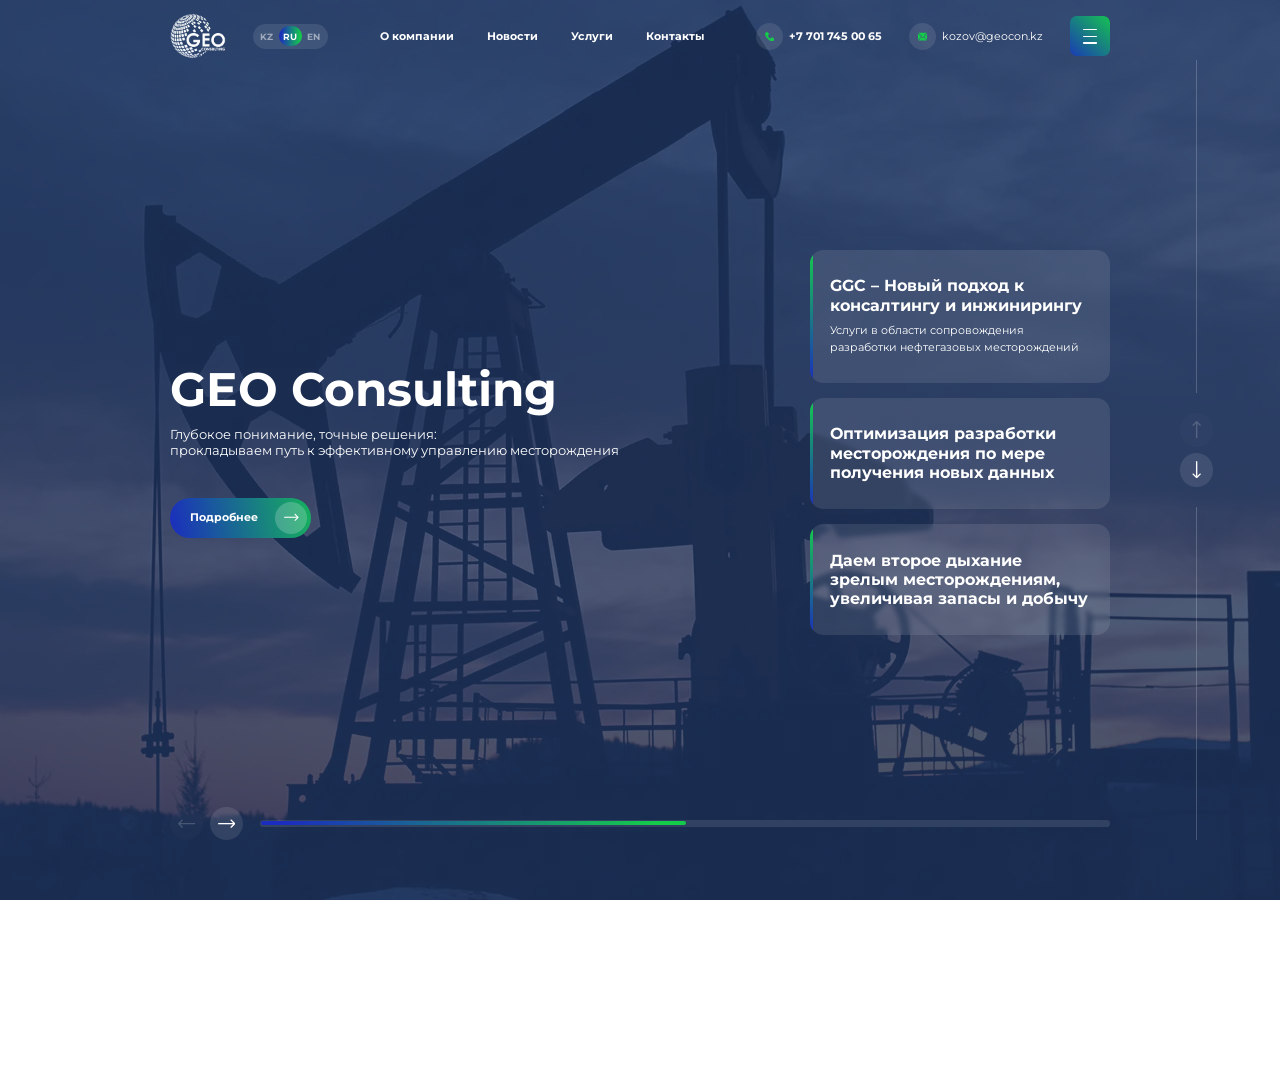
==== index.html @ 9df1c2bf "Add files via upload" ====
<!DOCTYPE html>
<html lang="en">

<head>
    <meta charset="UTF-8">
    <meta http-equiv="X-UA-Compatible" content="IE=edge">
    <meta name="viewport" content="width=device-width, initial-scale=1.0">
    <title>Home</title>
    <link rel="preconnect" href="https://fonts.googleapis.com">
    <link rel="preconnect" href="https://fonts.gstatic.com" crossorigin>
    <link href="https://fonts.googleapis.com/css2?family=Montserrat:ital,wght@0,100..900;1,100..900&display=swap"
        rel="stylesheet">
    <link rel="stylesheet" href="css/aos.css">
    <link rel="stylesheet" href="css/swiper.css">
    <link rel="stylesheet" href="css/fancybox.css">
    <link rel="stylesheet" href="css/style.min.css">
</head>

<body>

    <div class="big-wrapper">
        <header class="header">
            <div class="container">
                <div class="header__inner" data-aos="fade-down">
                    <a class="header__logo logo" href="#">
                        <img src="images/logo.png" alt="logo">
                    </a>
                    <div class="header__langs langs">
                        <ul class="langs__list langs-list">
                            <li class="langs-list__item langs-item">
                                <a class="langs-item__link" href="#">
                                    KZ
                                </a>
                            </li>
                            <li class="langs-list__item langs-item langs-item--active">
                                RU
                            </li>
                            <li class="langs-list__item langs-item">
                                <a class="langs-item__link" href="#">
                                    EN
                                </a>
                            </li>
                        </ul>
                    </div>
                    <nav class="header__nav nav">
                        <ul class="nav__list nav-list">
                            <li class="nav-list__item nav-item">
                                <a class="nav-item__link" href="#">
                                    О компании
                                </a>
                            </li>
                            <li class="nav-list__item nav-item">
                                <a class="nav-item__link" href="#">
                                    Новости
                                </a>
                            </li>
                            <li class="nav-list__item nav-item">
                                <a class="nav-item__link" href="#">
                                    Услуги
                                </a>
                            </li>
                            <li class="nav-list__item nav-item">
                                <a class="nav-item__link" href="#">
                                    Контакты
                                </a>
                            </li>
                        </ul>
                    </nav>
                    <div class="header__network network">
                        <ul class="network__list network-list">
                            <li class="network-list__item network-item network-item--phone">
                                <a class="network-item__link network-link" href="tel:+77017450065">
                                    <div class="network-link__icon">
                                        <svg width="14" height="14" viewBox="0 0 14 14" fill="none"
                                            xmlns="http://www.w3.org/2000/svg">
                                            <path
                                                d="M13.6199 10.2746L11.6661 8.32085C10.9684 7.62308 9.78218 7.90222 9.50307 8.80928C9.29374 9.4373 8.59598 9.78618 7.96799 9.6466C6.57246 9.29772 4.68849 7.48353 4.33961 6.01822C4.13028 5.39021 4.54894 4.69244 5.17693 4.48314C6.08402 4.20403 6.36313 3.01783 5.66536 2.32007L3.71162 0.366327C3.15341 -0.122109 2.31609 -0.122109 1.82766 0.366327L0.501902 1.69208C-0.823851 3.08761 0.641455 6.78576 3.92095 10.0653C7.20045 13.3448 10.8986 14.8799 12.2941 13.4843L13.6199 12.1586C14.1083 11.6003 14.1083 10.763 13.6199 10.2746Z"
                                                fill="#15CC4A" />
                                        </svg>
                                    </div>
                                    <span>
                                        +7 701 745 00 65
                                    </span>
                                </a>
                            </li>
                            <li class="network-list__item network-item">
                                <a class="network-item__link network-link" href="mailto:kozov@geocon.kz">
                                    <div class="network-link__icon">
                                        <svg width="14" height="14" viewBox="0 0 14 14" fill="none"
                                            xmlns="http://www.w3.org/2000/svg">
                                            <path
                                                d="M12.7693 1.07812H1.23029C1.04087 1.07812 0.863551 1.12985 0.703125 1.21512L6.97247 8.17941L8.37764 6.67929C8.37764 6.67929 8.37775 6.67914 8.37778 6.67908C8.3778 6.67902 8.37791 6.67896 8.37791 6.67896L13.2967 1.21524C13.1362 1.12991 12.9588 1.07812 12.7693 1.07812Z"
                                                fill="#15CC4A" />
                                            <path
                                                d="M13.8749 2.15234L9.24609 6.99836L13.8748 11.8445C13.9515 11.6765 13.9981 11.4908 13.9981 11.2925V2.70407C13.9981 2.50587 13.9516 2.32025 13.8749 2.15234Z"
                                                fill="#15CC4A" />
                                            <path
                                                d="M0.12332 2.15234C0.0465664 2.32031 0 2.50596 0 2.70427V11.2927C0 11.4909 0.0465117 11.6766 0.123211 11.8445L4.75204 6.9985L0.12332 2.15234Z"
                                                fill="#15CC4A" />
                                            <path
                                                d="M8.66803 7.64459L7.26267 9.14489C7.18255 9.23389 7.07761 9.27839 6.97269 9.27839C6.86777 9.27839 6.7628 9.23389 6.68271 9.14489L5.33204 7.64453L0.703125 12.7862C0.863578 12.8715 1.04101 12.9233 1.23048 12.9233H12.7695C12.9589 12.9233 13.1363 12.8716 13.2967 12.7863L8.66803 7.64459Z"
                                                fill="#15CC4A" />
                                        </svg>
                                    </div>
                                    <span>
                                        kozov@geocon.kz
                                    </span>
                                </a>
                            </li>
                        </ul>
                    </div>
                    <div class="header__burger burger">
                        <span></span>
                        <span></span>
                        <span></span>
                    </div>
                </div>
            </div>
            <div class="header__menu menu">
                <picture class="menu__background">
                    <img src="images/scroller-img.jpg" alt="img">
                </picture>
                <div class="container">
                    <div class="menu__inner">
                        <nav class="menu__links links">
                            <ul class="links__list links-list">
                                <li class="links-list__item links-item">
                                    <a class="links-item__link" href="#">
                                        Увеличение КИН
                                    </a>
                                </li>
                                <li class="links-list__item links-item">
                                    <a class="links-item__link" href="#">
                                        Построение /обновление модели
                                    </a>
                                </li>
                                <li class="links-list__item links-item">
                                    <a class="links-item__link" href="#">
                                        Проектирование разработки месторождения
                                    </a>
                                </li>
                                <li class="links-list__item links-item">
                                    <div class="menu-item__dropdown dropdown">
                                        <div class="dropdown__head dropdown-head">
                                            <a href="#">
                                                Экономическая модель
                                            </a>
                                            <svg width="10" height="6" viewBox="0 0 10 6" fill="none"
                                                xmlns="http://www.w3.org/2000/svg">
                                                <path
                                                    d="M4.99997 5.84872C4.82075 5.84872 4.64155 5.78029 4.50492 5.64371L0.205141 1.3439C-0.0683805 1.07038 -0.0683805 0.626907 0.205141 0.353496C0.478553 0.0800847 0.921933 0.0800847 1.19548 0.353496L4.99997 4.15821L8.80449 0.353629C9.07801 0.0802176 9.52135 0.0802176 9.79474 0.353629C10.0684 0.62704 10.0684 1.07051 9.79474 1.34403L5.49503 5.64385C5.35832 5.78044 5.17913 5.84872 4.99997 5.84872Z"
                                                    fill="white"></path>
                                            </svg>
                                        </div>
                                        <ul class="dropdown__list dropdown-list">
                                            <li class="dropdown-list__item dropdown-item">
                                                <a class="dropdown-item__link" href="#">
                                                    Бурение скважин
                                                </a>
                                            </li>
                                        </ul>
                                    </div>
                                </li>
                                <li class="links-list__item links-item">
                                    <a class="links-item__link" href="#">
                                        Обустройство месторождения
                                    </a>
                                </li>
                                <li class="links-list__item links-item">
                                    <a class="links-item__link" href="#">
                                        Анализ данных
                                    </a>
                                </li>
                                <li class="links-list__item links-item">
                                    <a class="links-item__link" href="#">
                                        Сопровождение всего цикла разработки месторождения
                                    </a>
                                </li>
                                <li class="links-list__item links-item">
                                    <a class="links-item__link" href="#">
                                        Сопровождение бурения скважин
                                    </a>
                                </li>
                                <li class="links-list__item links-item">
                                    <a class="links-item__link" href="#">
                                        Оптимизация разработки месторождения по мере получения новых данных
                                    </a>
                                </li>
                                <li class="links-list__item links-item">
                                    <a class="links-item__link" href="#">
                                        Работы по повышению коэффициента извлечения нефти
                                    </a>
                                </li>
                                <li class="links-list__item links-item">
                                    <a class="links-item__link" href="#">
                                        Внедрение новых технологий для повышения добычи
                                    </a>
                                </li>
                                <li class="links-list__item links-item">
                                    <a class="links-item__link" href="#">
                                        Составление экономической модели
                                    </a>
                                </li>
                            </ul>
                        </nav>
                        <div class="menu__desc desc">
                            <div class="desc__titling titling">
                                <h2 class="titling__title title title--small title--lighted">
                                    Бурение скважин
                                </h2>
                            </div>
                            <p class="desc__text">
                                Повседневная практика показывает, что дальнейшее развитие различных форм деятельности
                                позволяет
                                оценить значение существенных финансовых и административных условий.
                                Таким образом консультация с широким активом позволяет оценить значение дальнейших
                                направлений
                                развития. Идейные соображения высшего порядка.
                            </p>
                            <p class="desc__text">
                                Повседневная практика показывает, что дальнейшее развитие различных форм деятельности
                                позволяет
                                оценить значение существенных финансовых и административных условий.
                            </p>
                            <a class="desc__link btn btn--short" href="#">
                                <span>
                                    Подробнее
                                </span>
                                <div class="btn__arrow">
                                    <svg width="22" height="22" viewBox="0 0 22 22" fill="none"
                                        xmlns="http://www.w3.org/2000/svg">
                                        <g clip-path="url(#clip0_4950_77403)">
                                            <path
                                                d="M16.0771 16.04C16.3925 16.3566 16.905 16.3572 17.2217 16.042L21.7119 11.5732L21.7148 11.5713C22.028 11.2568 22.0293 10.7456 21.7158 10.4297C21.7145 10.4285 21.7128 10.4277 21.7119 10.4268L17.2217 5.95801C16.905 5.64286 16.3925 5.64337 16.0771 5.95996C15.762 6.27663 15.7627 6.78912 16.0791 7.10449L19.0947 10.1055L19.1807 10.1904L0.859374 10.1904C0.412358 10.1904 0.0498078 10.553 0.0498042 11C0.0498043 11.447 0.412356 11.8096 0.859375 11.8096L19.1807 11.8096L19.0947 11.8945L16.0791 14.8955C15.7627 15.2109 15.762 15.7234 16.0771 16.04Z"
                                                fill="white" stroke="white" stroke-width="0.1"></path>
                                        </g>
                                        <defs>
                                            <clipPath id="clip0_4950_77403">
                                                <rect width="22" height="22" fill="white"
                                                    transform="matrix(1 -8.74228e-08 -8.74228e-08 -1 0 22)"></rect>
                                            </clipPath>
                                        </defs>
                                    </svg>
                                </div>
                            </a>
                        </div>
                        <aside class="menu__aside menu-aside">
                            <div class="menu-aside__connections connections">
                                <div class="connections__titling titling">
                                    <h2 class="titling__title title title--small title--lighted">
                                        Контакты
                                    </h2>
                                </div>
                                <ul class="connections__list connections-list">
                                    <li class="connections-list__item connections-item">
                                        <div class="connections-item__icon">
                                            <svg width="14" height="14" viewBox="0 0 14 14" fill="none"
                                                xmlns="http://www.w3.org/2000/svg">
                                                <g clip-path="url(#clip0_4918_111714)">
                                                    <path
                                                        d="M13.6199 10.2746L11.6661 8.32085C10.9684 7.62308 9.78218 7.90222 9.50307 8.80928C9.29374 9.4373 8.59598 9.78618 7.96799 9.6466C6.57246 9.29772 4.68849 7.48353 4.33961 6.01822C4.13028 5.39021 4.54894 4.69244 5.17693 4.48314C6.08402 4.20403 6.36313 3.01783 5.66536 2.32007L3.71162 0.366327C3.15341 -0.122109 2.31609 -0.122109 1.82766 0.366327L0.501902 1.69208C-0.823851 3.08761 0.641455 6.78576 3.92095 10.0653C7.20045 13.3448 10.8986 14.8799 12.2941 13.4843L13.6199 12.1586C14.1083 11.6003 14.1083 10.763 13.6199 10.2746Z"
                                                        fill="#15CC4A" />
                                                </g>
                                                <defs>
                                                    <clipPath id="clip0_4918_111714">
                                                        <rect width="14" height="14" fill="white" />
                                                    </clipPath>
                                                </defs>
                                            </svg>
                                        </div>
                                        <div class="connections-item__inner">
                                            <a class="connections-item__link" href="tel:+77017450065">
                                                +7 701 745 00 65
                                            </a>
                                        </div>
                                    </li>
                                    <li class="connections-list__item connections-item">
                                        <div class="connections-item__icon">
                                            <svg width="14" height="14" viewBox="0 0 14 14" fill="none"
                                                xmlns="http://www.w3.org/2000/svg">
                                                <path
                                                    d="M12.7693 1.07812H1.23029C1.04087 1.07812 0.863551 1.12985 0.703125 1.21512L6.97247 8.17941L8.37764 6.67929C8.37764 6.67929 8.37775 6.67914 8.37778 6.67908C8.3778 6.67902 8.37791 6.67896 8.37791 6.67896L13.2967 1.21524C13.1362 1.12991 12.9588 1.07812 12.7693 1.07812Z"
                                                    fill="#15CC4A" />
                                                <path
                                                    d="M13.8749 2.15234L9.24609 6.99836L13.8748 11.8445C13.9515 11.6765 13.9981 11.4908 13.9981 11.2925V2.70407C13.9981 2.50587 13.9516 2.32025 13.8749 2.15234Z"
                                                    fill="#15CC4A" />
                                                <path
                                                    d="M0.12332 2.15234C0.0465664 2.32031 0 2.50596 0 2.70427V11.2927C0 11.4909 0.0465117 11.6766 0.123211 11.8445L4.75204 6.9985L0.12332 2.15234Z"
                                                    fill="#15CC4A" />
                                                <path
                                                    d="M8.66803 7.64459L7.26267 9.14489C7.18255 9.23389 7.07761 9.27839 6.97269 9.27839C6.86777 9.27839 6.7628 9.23389 6.68271 9.14489L5.33204 7.64453L0.703125 12.7862C0.863578 12.8715 1.04101 12.9233 1.23048 12.9233H12.7695C12.9589 12.9233 13.1363 12.8716 13.2967 12.7863L8.66803 7.64459Z"
                                                    fill="#15CC4A" />
                                            </svg>
                                        </div>
                                        <div class="connections-item__inner">
                                            <a class="connections-item__link" href="mailto:kozov@geocon.kz">
                                                kozov@geocon.kz
                                            </a>
                                        </div>
                                    </li>
                                    <li class="connections-list__item connections-item">
                                        <div class="connections-item__icon">
                                            <svg width="14" height="14" viewBox="0 0 14 14" fill="none"
                                                xmlns="http://www.w3.org/2000/svg">
                                                <path
                                                    d="M6.99081 0C3.95032 0 1.47656 2.47375 1.47656 5.51436C1.47656 6.77751 2.36449 8.54834 4.11577 10.7775C5.39206 12.4022 6.6472 13.6573 6.69997 13.71L6.99081 14L7.28177 13.71C7.33453 13.6573 8.58968 12.4022 9.86607 10.7775C11.6172 8.54834 12.5052 6.77751 12.5052 5.51425C12.5052 2.47375 10.0314 0 6.99081 0V0ZM6.99081 8.54097C5.14169 8.54097 3.63736 7.03664 3.63736 5.18752C3.63736 3.33839 5.14169 1.83395 6.99081 1.83395C8.83994 1.83395 10.3444 3.33839 10.3444 5.18752C10.3444 7.03664 8.83994 8.54097 6.99081 8.54097Z"
                                                    fill="#15CC4A" />
                                            </svg>
                                        </div>
                                        <div class="connections-item__inner">
                                            <a class="connections-item__link" href="#">
                                                г. Атырау, ул.Кулманова 111, 3 этаж, 302 каб.
                                            </a>
                                        </div>
                                    </li>
                                </ul>
                            </div>
                            <div class="menu-aside__application application">
                                <div class="application__titling titling">
                                    <h2 class="titling__title title title--small title--lighted">
                                        Остались вопросы?
                                    </h2>
                                    <p class="titling__text text text--bold text--small">
                                        Оставляйте заявку и наш менеджер в скором времени свяжется с Вами!
                                    </p>
                                </div>
                                <form class="application__form application-form" action="#" method="post">
                                    <div class="application-form__wrapper">
                                        <input class="application-form__input input" type="text" placeholder="Имя">
                                    </div>
                                    <div class="application-form__wrapper">
                                        <input class="application-form__input input" type="email" placeholder="Email">
                                    </div>
                                    <button class="application-form__button btn btn--short" type="submit">
                                        <span>
                                            Отправить заявку
                                        </span>
                                        <div class="btn__arrow">
                                            <svg width="22" height="22" viewBox="0 0 22 22" fill="none"
                                                xmlns="http://www.w3.org/2000/svg">
                                                <g clip-path="url(#clip0_4950_77403)">
                                                    <path
                                                        d="M16.0771 16.04C16.3925 16.3566 16.905 16.3572 17.2217 16.042L21.7119 11.5732L21.7148 11.5713C22.028 11.2568 22.0293 10.7456 21.7158 10.4297C21.7145 10.4285 21.7128 10.4277 21.7119 10.4268L17.2217 5.95801C16.905 5.64286 16.3925 5.64337 16.0771 5.95996C15.762 6.27663 15.7627 6.78912 16.0791 7.10449L19.0947 10.1055L19.1807 10.1904L0.859374 10.1904C0.412358 10.1904 0.0498078 10.553 0.0498042 11C0.0498043 11.447 0.412356 11.8096 0.859375 11.8096L19.1807 11.8096L19.0947 11.8945L16.0791 14.8955C15.7627 15.2109 15.762 15.7234 16.0771 16.04Z"
                                                        fill="white" stroke="white" stroke-width="0.1" />
                                                </g>
                                                <defs>
                                                    <clipPath id="clip0_4950_77403">
                                                        <rect width="22" height="22" fill="white"
                                                            transform="matrix(1 -8.74228e-08 -8.74228e-08 -1 0 22)" />
                                                    </clipPath>
                                                </defs>
                                            </svg>
                                        </div>
                                    </button>
                                </form>
                            </div>
                        </aside>
                    </div>
                </div>
            </div>
        </header>
        <div class="wrapper">
            <main class="main">
                <section class="main__scroller scroller swiper">
                    <div class="swiper-wrapper">
                        <div class="scroller__slide scroller-slide swiper-slide">
                            <div class="scroller-slide__background scroller-background">
                                <div class="scroller-slide__background scroller-background">
                                    <video class="scroller-background__video" src="videos/scroller-video.mp4" autoplay
                                        loop muted></video>
                                </div>
                                <picture class="scroller-background__img">
                                    <img src="images/scroller-img.jpg" alt="img">
                                </picture>
                            </div>
                            <div class="scroller-slide__heading heading scroller-element">
                                <div class="container">
                                    <div class="documents__inner scroller-element-inner">
                                        <div
                                            class="documents__wrapper scroller-element-wrapper scroller-element-notranslate">
                                            <div
                                                class="heading__heading-swiper heading-swiper scroller-element-swiper swiper">
                                                <div class="swiper-wrapper">
                                                    <div class="heading-swiper__slide heading-slide swiper-slide">
                                                        <div class="heading-slide__inner">
                                                            <div class="heading-slide__body heading-body" data-aos="fade">
                                                                <div class="heading-body__titling heading-titling">
                                                                    <h1 class="heading-titling__title">
                                                                        GEO Consulting
                                                                    </h1>
                                                                    <p class="heading-titling__text">
                                                                        Глубокое понимание, точные решения: <br>
                                                                        прокладываем путь к эффективному управлению
                                                                        месторождения
                                                                    </p>
                                                                </div>
                                                                <a class="heading-body__link btn btn--short" href="#">
                                                                    <span>
                                                                        Подробнее
                                                                    </span>
                                                                    <div class="btn__arrow">
                                                                        <svg width="22" height="12" viewBox="0 0 22 12"
                                                                            fill="none"
                                                                            xmlns="http://www.w3.org/2000/svg">
                                                                            <path
                                                                                d="M16.0771 11.04C16.3925 11.3566 16.905 11.3572 17.2217 11.042L21.7119 6.57324L21.7148 6.57129C22.028 6.25676 22.0293 5.74563 21.7158 5.42969C21.7145 5.42855 21.7128 5.42765 21.7119 5.42676L17.2217 0.958006C16.905 0.642857 16.3925 0.643371 16.0771 0.95996C15.762 1.27663 15.7627 1.78912 16.0791 2.10449L19.0947 5.10547L19.1807 5.19043L0.859374 5.19043C0.412358 5.19043 0.0498078 5.55299 0.0498042 6C0.0498043 6.44702 0.412356 6.80957 0.859375 6.80957L19.1807 6.80957L19.0947 6.89453L16.0791 9.89551C15.7627 10.2109 15.762 10.7234 16.0771 11.04Z"
                                                                                fill="white" stroke="white"
                                                                                stroke-width="0.1">
                                                                            </path>
                                                                        </svg>
                                                                    </div>
                                                                </a>
                                                            </div>
                                                            <div class="heading-slide__description description" data-aos="fade">
                                                                <div
                                                                    class="description__swiper description-swiper swiper">
                                                                    <div class="swiper-wrapper">
                                                                        <div
                                                                            class="description-swiper__slide description-slide swiper-slide">
                                                                            <h5 class="description-slide__title">
                                                                                GGC – Новый подход к консалтингу и
                                                                                инжинирингу
                                                                            </h5>
                                                                            <p class="description-slide__text">
                                                                                Услуги в области сопровождения
                                                                                разработки
                                                                                нефтегазовых
                                                                                месторождений
                                                                            </p>
                                                                        </div>
                                                                        <div
                                                                            class="description-swiper__slide description-slide swiper-slide">
                                                                            <h5 class="description-slide__title">
                                                                                Оптимизация разработки месторождения по
                                                                                мере
                                                                                получения
                                                                                новых
                                                                                данных
                                                                            </h5>
                                                                        </div>
                                                                        <div
                                                                            class="description-swiper__slide description-slide swiper-slide">
                                                                            <h5 class="description-slide__title">
                                                                                Даем второе дыхание зрелым
                                                                                месторождениям,
                                                                                увеличивая
                                                                                запасы
                                                                                и добычу
                                                                            </h5>
                                                                        </div>
                                                                    </div>
                                                                </div>
                                                            </div>
                                                        </div>
                                                    </div>
                                                    <div class="heading-swiper__slide heading-slide swiper-slide">
                                                        <div class="heading-slide__inner">
                                                            <div class="heading-slide__body heading-body">
                                                                <div class="heading-body__titling heading-titling">
                                                                    <h1 class="heading-titling__title">
                                                                        GEO Consulting
                                                                    </h1>
                                                                    <p class="heading-titling__text">
                                                                        Глубокое понимание, точные решения: <br>
                                                                        прокладываем путь к эффективному управлению
                                                                        месторождения
                                                                    </p>
                                                                </div>
                                                                <a class="heading-body__link btn btn--short" href="#">
                                                                    <span>
                                                                        Подробнее
                                                                    </span>
                                                                    <div class="btn__arrow">
                                                                        <svg width="22" height="12" viewBox="0 0 22 12"
                                                                            fill="none"
                                                                            xmlns="http://www.w3.org/2000/svg">
                                                                            <path
                                                                                d="M16.0771 11.04C16.3925 11.3566 16.905 11.3572 17.2217 11.042L21.7119 6.57324L21.7148 6.57129C22.028 6.25676 22.0293 5.74563 21.7158 5.42969C21.7145 5.42855 21.7128 5.42765 21.7119 5.42676L17.2217 0.958006C16.905 0.642857 16.3925 0.643371 16.0771 0.95996C15.762 1.27663 15.7627 1.78912 16.0791 2.10449L19.0947 5.10547L19.1807 5.19043L0.859374 5.19043C0.412358 5.19043 0.0498078 5.55299 0.0498042 6C0.0498043 6.44702 0.412356 6.80957 0.859375 6.80957L19.1807 6.80957L19.0947 6.89453L16.0791 9.89551C15.7627 10.2109 15.762 10.7234 16.0771 11.04Z"
                                                                                fill="white" stroke="white"
                                                                                stroke-width="0.1">
                                                                            </path>
                                                                        </svg>
                                                                    </div>
                                                                </a>
                                                            </div>
                                                            <div class="heading-slide__description description">
                                                                <div
                                                                    class="description__swiper description-swiper swiper">
                                                                    <div class="swiper-wrapper">
                                                                        <div
                                                                            class="description-swiper__slide description-slide swiper-slide">
                                                                            <h5 class="description-slide__title">
                                                                                GGC – Новый подход к консалтингу и
                                                                                инжинирингу
                                                                            </h5>
                                                                            <p class="description-slide__text">
                                                                                Услуги в области сопровождения
                                                                                разработки
                                                                                нефтегазовых
                                                                                месторождений
                                                                            </p>
                                                                        </div>
                                                                        <div
                                                                            class="description-swiper__slide description-slide swiper-slide">
                                                                            <h5 class="description-slide__title">
                                                                                Оптимизация разработки месторождения по
                                                                                мере
                                                                                получения
                                                                                новых
                                                                                данных
                                                                            </h5>
                                                                        </div>
                                                                        <div
                                                                            class="description-swiper__slide description-slide swiper-slide">
                                                                            <h5 class="description-slide__title">
                                                                                Даем второе дыхание зрелым
                                                                                месторождениям,
                                                                                увеличивая
                                                                                запасы
                                                                                и добычу
                                                                            </h5>
                                                                        </div>
                                                                    </div>
                                                                </div>
                                                            </div>
                                                        </div>
                                                    </div>
                                                </div>
                                            </div>
                                        </div>
                                        <div class="heading__navigation navigation" data-aos="fade">
                                            <div class="navigation__arrows arrows">
                                                <div class="arrows__arrow arrow arrow--prev arrow--heading-prev">
                                                    <svg width="26" height="26" viewBox="0 0 26 26" fill="none"
                                                        xmlns="http://www.w3.org/2000/svg">
                                                        <g clip-path="url(#clip0_4958_92263)">
                                                            <path
                                                                d="M7.00684 18.9629C6.63057 19.3408 6.01859 19.3419 5.64063 18.9658L0.333985 13.6846L0.331055 13.6816C-0.0429661 13.3063 -0.0444424 12.6963 0.330079 12.3193C0.331579 12.318 0.333055 12.3164 0.333985 12.3154L5.64063 7.03418C6.01858 6.65806 6.63058 6.66 7.00684 7.03808C7.38264 7.41611 7.38079 8.02725 7.00293 8.40332L3.44043 11.9492L3.35449 12.0342L24.9844 12.0342C25.5177 12.0342 25.9502 12.4667 25.9502 13C25.9502 13.5333 25.5177 13.9658 24.9844 13.9658L3.35449 13.9658L3.44043 14.0508L7.00293 17.5967C7.38092 17.9729 7.38304 18.5849 7.00684 18.9629Z"
                                                                fill="white" stroke="white" stroke-width="0.1" />
                                                        </g>
                                                        <defs>
                                                            <clipPath id="clip0_4958_92263">
                                                                <rect width="26" height="26" fill="white"
                                                                    transform="translate(26 26) rotate(-180)" />
                                                            </clipPath>
                                                        </defs>
                                                    </svg>
                                                </div>
                                                <div class="arrows__arrow arrow arrow--next arrow--heading-next">
                                                    <svg width="26" height="26" viewBox="0 0 26 26" fill="none"
                                                        xmlns="http://www.w3.org/2000/svg">
                                                        <g clip-path="url(#clip0_4958_87689)">
                                                            <path
                                                                d="M18.9932 18.9629C19.3694 19.3408 19.9814 19.3419 20.3594 18.9658L25.666 13.6846L25.6689 13.6816C26.043 13.3063 26.0444 12.6963 25.6699 12.3193C25.6684 12.318 25.6669 12.3164 25.666 12.3154L20.3594 7.03418C19.9814 6.65806 19.3694 6.66 18.9932 7.03808C18.6174 7.41611 18.6192 8.02725 18.9971 8.40332L22.5596 11.9492L22.6455 12.0342L1.01562 12.0342C0.482312 12.0342 0.0498085 12.4667 0.0498041 13C0.0498042 13.5333 0.482309 13.9658 1.01562 13.9658L22.6455 13.9658L22.5596 14.0508L18.9971 17.5967C18.6191 17.9729 18.617 18.5849 18.9932 18.9629Z"
                                                                fill="white" stroke="white" stroke-width="0.1" />
                                                        </g>
                                                        <defs>
                                                            <clipPath id="clip0_4958_87689">
                                                                <rect width="26" height="26" fill="white"
                                                                    transform="matrix(1 -8.74228e-08 -8.74228e-08 -1 0 26)" />
                                                            </clipPath>
                                                        </defs>
                                                    </svg>
                                                </div>
                                            </div>
                                            <div class="navigation__scrollbar scrollbar scrollbar--heading">
                                            </div>
                                        </div>
                                    </div>
                                </div>
                            </div>
                        </div>
                        <div class="scroller__slide scroller-slide swiper-slide">
                            <div class="scroller-slide__background scroller-background">
                                <div class="scroller-slide__background scroller-background">
                                    <video class="scroller-background__video" src="videos/scroller-video.mp4" autoplay
                                        loop muted></video>
                                </div>
                                <picture class="scroller-background__img">
                                    <img src="images/scroller-img.jpg" alt="img">
                                </picture>
                            </div>
                            <div class="scroller-slide__digits digits scroller-element">
                                <div class="container">
                                    <div class="documents__inner scroller-element-inner">
                                        <div class="documents__wrapper scroller-element-wrapper">
                                            <div class="digits__titling titling titling--centered">
                                                <h2 class="titling__title title">
                                                    О компании
                                                </h2>
                                            </div>
                                            <div class="digits__head digits-head">
                                                <div class="digits-head__stats-swiper stats-swiper swiper">
                                                    <div class="swiper-wrapper">
                                                        <div class="stats-swiper__slide stats-slide swiper-slide">
                                                            <div class="stats-slide__item digits-item">
                                                                <div class="digits-item__wrapper">
                                                                    <h5 class="digits-item__title">
                                                                        13 млн.тн.
                                                                    </h5>
                                                                    <p class="digits-item__text">
                                                                        увеличение запасов нефти
                                                                    </p>
                                                                </div>
                                                                <picture class="digits-item__img">
                                                                    <img src="images/digits-1.svg" alt="img">
                                                                </picture>
                                                            </div>
                                                        </div>
                                                        <div class="stats-swiper__slide stats-slide swiper-slide">
                                                            <div class="stats-slide__item digits-item">
                                                                <div class="digits-item__wrapper">
                                                                    <h5
                                                                        class="digits-item__title digits-item__title--small">
                                                                        Специалисты с уникальным опытом работы
                                                                    </h5>
                                                                </div>
                                                                <picture class="digits-item__img">
                                                                    <img src="images/digits-2.svg" alt="img">
                                                                </picture>
                                                            </div>
                                                        </div>
                                                        <div class="stats-swiper__slide stats-slide swiper-slide">
                                                            <div class="stats-slide__item digits-item">
                                                                <div class="digits-item__wrapper">
                                                                    <h5 class="digits-item__title">
                                                                        1+ млн.тн.
                                                                    </h5>
                                                                    <p class="digits-item__text">
                                                                        прирост добычи нефти
                                                                    </p>
                                                                </div>
                                                                <picture class="digits-item__img">
                                                                    <img src="images/digits-3.svg" alt="img">
                                                                </picture>
                                                            </div>
                                                        </div>
                                                    </div>
                                                </div>
                                            </div>
                                            <div class="digits__body digits-body">
                                                <div class="digits-body__numbers-swiper numbers-swiper swiper">
                                                    <div class="swiper-wrapper">
                                                        <div class="numbers-swiper__slide numbers-slide swiper-slide">
                                                            <div class="numbers-slide__numbers digits-numbers">
                                                                <div class="digits-numbers__digit">
                                                                    40+
                                                                </div>
                                                                <p class="digits-numbers__text">
                                                                    месторождений в Казахстане
                                                                </p>
                                                            </div>
                                                        </div>
                                                        <div class="numbers-swiper__slide numbers-slide swiper-slide">
                                                            <div class="numbers-slide__numbers digits-numbers">
                                                                <div class="digits-numbers__digit">
                                                                    80+
                                                                </div>
                                                                <p class="digits-numbers__text">
                                                                    горизонтальных скважин
                                                                </p>
                                                            </div>
                                                        </div>
                                                        <div class="numbers-swiper__slide numbers-slide swiper-slide">
                                                            <div class="numbers-slide__numbers digits-numbers">
                                                                <div class="digits-numbers__digit">
                                                                    1000+
                                                                </div>
                                                                <p class="digits-numbers__text">
                                                                    различных КРС
                                                                </p>
                                                            </div>
                                                        </div>
                                                        <div class="numbers-swiper__slide numbers-slide swiper-slide">
                                                            <div class="numbers-slide__numbers digits-numbers">
                                                                <div class="digits-numbers__digit">
                                                                    200+
                                                                </div>
                                                                <p class="digits-numbers__text">
                                                                    ГРПи МГРПна 15 месторождениях
                                                                </p>
                                                            </div>
                                                        </div>
                                                        <div class="numbers-swiper__slide numbers-slide swiper-slide">
                                                            <div class="numbers-slide__numbers digits-numbers">
                                                                <div class="digits-numbers__digit">
                                                                    50+
                                                                </div>
                                                                <p class="digits-numbers__text">
                                                                    проектных работ по ПЗ и ПР
                                                                </p>
                                                            </div>
                                                        </div>
                                                        <div class="numbers-swiper__slide numbers-slide swiper-slide">
                                                            <div class="numbers-slide__numbers digits-numbers">
                                                                <div class="digits-numbers__digit">
                                                                    50+
                                                                </div>
                                                                <p class="digits-numbers__text">
                                                                    геолого-гидродинамических моделей
                                                                </p>
                                                            </div>
                                                        </div>
                                                    </div>
                                                </div>
                                            </div>
                                        </div>
                                        <div class="digits__navigation navigation">
                                            <div class="navigation__arrow arrow arrow--prev arrow--digits-prev">
                                                <svg width="26" height="26" viewBox="0 0 26 26" fill="none"
                                                    xmlns="http://www.w3.org/2000/svg">
                                                    <g clip-path="url(#clip0_4958_92263)">
                                                        <path
                                                            d="M7.00684 18.9629C6.63057 19.3408 6.01859 19.3419 5.64063 18.9658L0.333985 13.6846L0.331055 13.6816C-0.0429661 13.3063 -0.0444424 12.6963 0.330079 12.3193C0.331579 12.318 0.333055 12.3164 0.333985 12.3154L5.64063 7.03418C6.01858 6.65806 6.63058 6.66 7.00684 7.03808C7.38264 7.41611 7.38079 8.02725 7.00293 8.40332L3.44043 11.9492L3.35449 12.0342L24.9844 12.0342C25.5177 12.0342 25.9502 12.4667 25.9502 13C25.9502 13.5333 25.5177 13.9658 24.9844 13.9658L3.35449 13.9658L3.44043 14.0508L7.00293 17.5967C7.38092 17.9729 7.38304 18.5849 7.00684 18.9629Z"
                                                            fill="white" stroke="white" stroke-width="0.1" />
                                                    </g>
                                                    <defs>
                                                        <clipPath id="clip0_4958_92263">
                                                            <rect width="26" height="26" fill="white"
                                                                transform="translate(26 26) rotate(-180)" />
                                                        </clipPath>
                                                    </defs>
                                                </svg>
                                            </div>
                                            <div class="navigation__scrollbar scrollbar scrollbar--digits">
                                            </div>
                                            <div class="navigation__arrow arrow arrow--next arrow--digits-next">
                                                <svg width="26" height="26" viewBox="0 0 26 26" fill="none"
                                                    xmlns="http://www.w3.org/2000/svg">
                                                    <g clip-path="url(#clip0_4958_87689)">
                                                        <path
                                                            d="M18.9932 18.9629C19.3694 19.3408 19.9814 19.3419 20.3594 18.9658L25.666 13.6846L25.6689 13.6816C26.043 13.3063 26.0444 12.6963 25.6699 12.3193C25.6684 12.318 25.6669 12.3164 25.666 12.3154L20.3594 7.03418C19.9814 6.65806 19.3694 6.66 18.9932 7.03808C18.6174 7.41611 18.6192 8.02725 18.9971 8.40332L22.5596 11.9492L22.6455 12.0342L1.01562 12.0342C0.482312 12.0342 0.0498085 12.4667 0.0498041 13C0.0498042 13.5333 0.482309 13.9658 1.01562 13.9658L22.6455 13.9658L22.5596 14.0508L18.9971 17.5967C18.6191 17.9729 18.617 18.5849 18.9932 18.9629Z"
                                                            fill="white" stroke="white" stroke-width="0.1" />
                                                    </g>
                                                    <defs>
                                                        <clipPath id="clip0_4958_87689">
                                                            <rect width="26" height="26" fill="white"
                                                                transform="matrix(1 -8.74228e-08 -8.74228e-08 -1 0 26)" />
                                                        </clipPath>
                                                    </defs>
                                                </svg>
                                            </div>
                                        </div>
                                    </div>
                                </div>
                            </div>
                        </div>
                        <div class="scroller__slide scroller-slide swiper-slide">
                            <div class="scroller-slide__background scroller-background">
                                <div class="scroller-slide__background scroller-background">
                                    <video class="scroller-background__video" src="videos/scroller-video.mp4" autoplay
                                        loop muted></video>
                                </div>
                                <picture class="scroller-background__img">
                                    <img src="images/scroller-img.jpg" alt="img">
                                </picture>
                            </div>
                            <div class="scroller-slide__technologies technologies scroller-element">
                                <div class="container">
                                    <div class="technologies__inner scroller-element-inner">
                                        <div class="technologies__wrapper scroller-element-wrapper">
                                            <div class="technologies__titling titling titling--centered">
                                                <h2 class="titling__title title">
                                                    Подбор эффективных технологий
                                                </h2>
                                            </div>
                                            <div class="technologies__swiper technologies-swiper swiper">
                                                <div class="swiper-wrapper">
                                                    <div
                                                        class="technologies-swiper__slide technologies-slide swiper-slide">
                                                        <div class="technologies-slide__item technologies-item">
                                                            <picture class="technologies-item__img">
                                                                <img src="images/technologies-img-1.jpg" alt="img">
                                                            </picture>
                                                            <div class="technologies-item__body technologies-body">
                                                                <h5 class="technologies-body__title">
                                                                    Горизонтальные скважины
                                                                </h5>
                                                                <ul class="technologies-body__list technologies-list">
                                                                    <li class="technologies-list__item">
                                                                        Подбор участков и прогноз дебитов
                                                                    </li>
                                                                    <li class="technologies-list__item">
                                                                        Расчет траектории и конструкции скважины
                                                                    </li>
                                                                    <li class="technologies-list__item">
                                                                        Схема заканчивания скважины
                                                                    </li>
                                                                    <li class="technologies-list__item">
                                                                        Подбороборудования для бурения и геологического
                                                                        сопровождения
                                                                    </li>
                                                                </ul>
                                                            </div>
                                                        </div>
                                                    </div>
                                                    <div
                                                        class="technologies-swiper__slide technologies-slide swiper-slide">
                                                        <div class="technologies-slide__item technologies-item">
                                                            <picture class="technologies-item__img">
                                                                <img src="images/technologies-img-2.jpg" alt="img">
                                                            </picture>
                                                            <div class="technologies-item__body technologies-body">
                                                                <h5 class="technologies-body__title">
                                                                    Зарезка боковых горизонтальных стволов
                                                                </h5>
                                                                <ul class="technologies-body__list technologies-list">
                                                                    <li class="technologies-list__item">
                                                                        Подбор скважин и участков
                                                                    </li>
                                                                    <li class="technologies-list__item">
                                                                        Расчет траектории и конструкции
                                                                    </li>
                                                                    <li class="technologies-list__item">
                                                                        Схема заканчивания скважины
                                                                    </li>
                                                                    <li class="technologies-list__item">
                                                                        Подбор оборудования для бурения и геологического
                                                                        сопровождения
                                                                    </li>
                                                                </ul>
                                                            </div>
                                                        </div>
                                                    </div>
                                                    <div
                                                        class="technologies-swiper__slide technologies-slide swiper-slide">
                                                        <div class="technologies-slide__item technologies-item">
                                                            <picture class="technologies-item__img">
                                                                <img src="images/technologies-img-3.jpg" alt="img">
                                                            </picture>
                                                            <div class="technologies-item__body technologies-body">
                                                                <h5 class="technologies-body__title">
                                                                    Гидроразрыв пласта
                                                                </h5>
                                                                <ul class="technologies-body__list technologies-list">
                                                                    <li class="technologies-list__item">
                                                                        Подбор скважин
                                                                    </li>
                                                                    <li class="technologies-list__item">
                                                                        Дизайн
                                                                    </li>
                                                                    <li class="technologies-list__item">
                                                                        Подбор оборудования заканчивания при МГРП
                                                                    </li>
                                                                    <li class="technologies-list__item">
                                                                        Супервайзинг
                                                                    </li>
                                                                </ul>
                                                            </div>
                                                        </div>
                                                    </div>
                                                    <div
                                                        class="technologies-swiper__slide technologies-slide swiper-slide">
                                                        <div class="technologies-slide__item technologies-item">
                                                            <picture class="technologies-item__img">
                                                                <img src="images/technologies-img-4.jpg" alt="img">
                                                            </picture>
                                                            <div class="technologies-item__body technologies-body">
                                                                <h5 class="technologies-body__title">
                                                                    Оптимизация системы разработки
                                                                </h5>
                                                                <ul class="technologies-body__list technologies-list">
                                                                    <li class="technologies-list__item">
                                                                        Оптимизация фонда скважин
                                                                    </li>
                                                                    <li class="technologies-list__item">
                                                                        Система заводнения
                                                                    </li>
                                                                    <li class="technologies-list__item">
                                                                        Подбор скважин для ГТМ
                                                                    </li>
                                                                    <li class="technologies-list__item">
                                                                        Геохимический анализ
                                                                    </li>
                                                                    <li class="technologies-list__item">
                                                                        Исследования
                                                                    </li>
                                                                </ul>
                                                            </div>
                                                        </div>
                                                    </div>
                                                </div>
                                            </div>
                                        </div>
                                        <div class="heading__navigation navigation">
                                            <div class="navigation__arrow arrow arrow--prev arrow--technologies-prev">
                                                <svg width="26" height="26" viewBox="0 0 26 26" fill="none"
                                                    xmlns="http://www.w3.org/2000/svg">
                                                    <g clip-path="url(#clip0_4958_92263)">
                                                        <path
                                                            d="M7.00684 18.9629C6.63057 19.3408 6.01859 19.3419 5.64063 18.9658L0.333985 13.6846L0.331055 13.6816C-0.0429661 13.3063 -0.0444424 12.6963 0.330079 12.3193C0.331579 12.318 0.333055 12.3164 0.333985 12.3154L5.64063 7.03418C6.01858 6.65806 6.63058 6.66 7.00684 7.03808C7.38264 7.41611 7.38079 8.02725 7.00293 8.40332L3.44043 11.9492L3.35449 12.0342L24.9844 12.0342C25.5177 12.0342 25.9502 12.4667 25.9502 13C25.9502 13.5333 25.5177 13.9658 24.9844 13.9658L3.35449 13.9658L3.44043 14.0508L7.00293 17.5967C7.38092 17.9729 7.38304 18.5849 7.00684 18.9629Z"
                                                            fill="white" stroke="white" stroke-width="0.1" />
                                                    </g>
                                                    <defs>
                                                        <clipPath id="clip0_4958_92263">
                                                            <rect width="26" height="26" fill="white"
                                                                transform="translate(26 26) rotate(-180)" />
                                                        </clipPath>
                                                    </defs>
                                                </svg>
                                            </div>
                                            <div class="navigation__scrollbar scrollbar scrollbar--technologies">
                                            </div>
                                            <div class="navigation__arrow arrow arrow--next arrow--technologies-next">
                                                <svg width="26" height="26" viewBox="0 0 26 26" fill="none"
                                                    xmlns="http://www.w3.org/2000/svg">
                                                    <g clip-path="url(#clip0_4958_87689)">
                                                        <path
                                                            d="M18.9932 18.9629C19.3694 19.3408 19.9814 19.3419 20.3594 18.9658L25.666 13.6846L25.6689 13.6816C26.043 13.3063 26.0444 12.6963 25.6699 12.3193C25.6684 12.318 25.6669 12.3164 25.666 12.3154L20.3594 7.03418C19.9814 6.65806 19.3694 6.66 18.9932 7.03808C18.6174 7.41611 18.6192 8.02725 18.9971 8.40332L22.5596 11.9492L22.6455 12.0342L1.01562 12.0342C0.482312 12.0342 0.0498085 12.4667 0.0498041 13C0.0498042 13.5333 0.482309 13.9658 1.01562 13.9658L22.6455 13.9658L22.5596 14.0508L18.9971 17.5967C18.6191 17.9729 18.617 18.5849 18.9932 18.9629Z"
                                                            fill="white" stroke="white" stroke-width="0.1" />
                                                    </g>
                                                    <defs>
                                                        <clipPath id="clip0_4958_87689">
                                                            <rect width="26" height="26" fill="white"
                                                                transform="matrix(1 -8.74228e-08 -8.74228e-08 -1 0 26)" />
                                                        </clipPath>
                                                    </defs>
                                                </svg>
                                            </div>
                                        </div>
                                    </div>
                                </div>
                            </div>
                        </div>
                        <div class="scroller__slide scroller-slide swiper-slide">
                            <div class="scroller-slide__background scroller-background">
                                <div class="scroller-slide__background scroller-background">
                                    <video class="scroller-background__video" src="videos/scroller-video.mp4" autoplay
                                        loop muted></video>
                                </div>
                                <picture class="scroller-background__img">
                                    <img src="images/scroller-img.jpg" alt="img">
                                </picture>
                            </div>
                            <div class="scroller-slide__documents documents scroller-slide__element scroller-element">
                                <div class="container">
                                    <div class="documents__inner scroller-element-inner">
                                        <div class="documents__wrapper scroller-element-wrapper">
                                            <div class="documents__titling titling titling--centered">
                                                <h2 class="titling__title title">
                                                    Документы и сертификаты
                                                </h2>
                                            </div>
                                            <div
                                                class="documents__swiper documents-swiper scroller-element-swiper swiper">
                                                <div class="swiper-wrapper">
                                                    <div class="documents-swiper__slide document swiper-slide">
                                                        <a class="document__inner" href="images/document-img-1.jpg"
                                                            data-fancybox="documents">
                                                            <picture class="document__img">
                                                                <img src="images/document-img-1.jpg" alt="img">
                                                            </picture>
                                                            <svg fill="#fff" height="50rem" width="50rem"
                                                                xmlns="http://www.w3.org/2000/svg"
                                                                xmlns:xlink="http://www.w3.org/1999/xlink"
                                                                viewBox="0 0 176.292 176.292" xml:space="preserve">
                                                                <path
                                                                    d="M144.768,78.685c4.321-16.125,2.103-32.968-6.244-47.426C127.392,11.978,106.633,0,84.347,0
            c-10.912,0-21.7,2.899-31.199,8.383c-14.458,8.347-24.8,21.825-29.121,37.951c-4.321,16.125-2.104,32.968,6.244,47.426
            c11.132,19.281,31.892,31.259,54.178,31.259c8.41,0,16.745-1.729,24.474-5.03l32.507,56.303l12.99-7.5l-32.508-56.305
            C133.087,104.133,141.102,92.37,144.768,78.685z M108.148,103.646c-7.221,4.169-15.417,6.373-23.699,6.373
            c-16.944,0-32.727-9.104-41.188-23.759c-6.344-10.988-8.029-23.789-4.745-36.043C41.8,37.96,49.66,27.717,60.648,21.373
            C67.87,17.204,76.064,15,84.347,15c16.944,0,32.726,9.104,41.187,23.759c6.344,10.988,8.029,23.789,4.746,36.044
            C126.996,87.059,119.136,97.302,108.148,103.646z M91.898,55.009h17.5v15h-17.5v17.5h-15v-17.5h-17.5v-15h17.5v-17.5h15V55.009z" />
                                                            </svg>
                                                        </a>
                                                    </div>
                                                    <div class="documents-swiper__slide document swiper-slide">
                                                        <a class="document__inner" href="images/document-img-2.jpg"
                                                            data-fancybox="documents">
                                                            <picture class="document__img">
                                                                <img src="images/document-img-2.jpg" alt="img">
                                                            </picture>
                                                            <svg fill="#fff" height="50px" width="50px"
                                                                xmlns="http://www.w3.org/2000/svg"
                                                                xmlns:xlink="http://www.w3.org/1999/xlink"
                                                                viewBox="0 0 176.292 176.292" xml:space="preserve">
                                                                <path
                                                                    d="M144.768,78.685c4.321-16.125,2.103-32.968-6.244-47.426C127.392,11.978,106.633,0,84.347,0
            c-10.912,0-21.7,2.899-31.199,8.383c-14.458,8.347-24.8,21.825-29.121,37.951c-4.321,16.125-2.104,32.968,6.244,47.426
            c11.132,19.281,31.892,31.259,54.178,31.259c8.41,0,16.745-1.729,24.474-5.03l32.507,56.303l12.99-7.5l-32.508-56.305
            C133.087,104.133,141.102,92.37,144.768,78.685z M108.148,103.646c-7.221,4.169-15.417,6.373-23.699,6.373
            c-16.944,0-32.727-9.104-41.188-23.759c-6.344-10.988-8.029-23.789-4.745-36.043C41.8,37.96,49.66,27.717,60.648,21.373
            C67.87,17.204,76.064,15,84.347,15c16.944,0,32.726,9.104,41.187,23.759c6.344,10.988,8.029,23.789,4.746,36.044
            C126.996,87.059,119.136,97.302,108.148,103.646z M91.898,55.009h17.5v15h-17.5v17.5h-15v-17.5h-17.5v-15h17.5v-17.5h15V55.009z" />
                                                            </svg>
                                                        </a>
                                                    </div>
                                                    <div class="documents-swiper__slide document swiper-slide">
                                                        <a class="document__inner" href="images/document-img-1.jpg"
                                                            data-fancybox="documents">
                                                            <picture class="document__img">
                                                                <img src="images/document-img-1.jpg" alt="img">
                                                            </picture>
                                                            <svg fill="#fff" height="50rem" width="50rem"
                                                                xmlns="http://www.w3.org/2000/svg"
                                                                xmlns:xlink="http://www.w3.org/1999/xlink"
                                                                viewBox="0 0 176.292 176.292" xml:space="preserve">
                                                                <path
                                                                    d="M144.768,78.685c4.321-16.125,2.103-32.968-6.244-47.426C127.392,11.978,106.633,0,84.347,0
            c-10.912,0-21.7,2.899-31.199,8.383c-14.458,8.347-24.8,21.825-29.121,37.951c-4.321,16.125-2.104,32.968,6.244,47.426
            c11.132,19.281,31.892,31.259,54.178,31.259c8.41,0,16.745-1.729,24.474-5.03l32.507,56.303l12.99-7.5l-32.508-56.305
            C133.087,104.133,141.102,92.37,144.768,78.685z M108.148,103.646c-7.221,4.169-15.417,6.373-23.699,6.373
            c-16.944,0-32.727-9.104-41.188-23.759c-6.344-10.988-8.029-23.789-4.745-36.043C41.8,37.96,49.66,27.717,60.648,21.373
            C67.87,17.204,76.064,15,84.347,15c16.944,0,32.726,9.104,41.187,23.759c6.344,10.988,8.029,23.789,4.746,36.044
            C126.996,87.059,119.136,97.302,108.148,103.646z M91.898,55.009h17.5v15h-17.5v17.5h-15v-17.5h-17.5v-15h17.5v-17.5h15V55.009z" />
                                                            </svg>
                                                        </a>
                                                    </div>
                                                    <div class="documents-swiper__slide document swiper-slide">
                                                        <a class="document__inner" href="images/document-img-2.jpg"
                                                            data-fancybox="documents">
                                                            <picture class="document__img">
                                                                <img src="images/document-img-2.jpg" alt="img">
                                                            </picture>
                                                            <svg fill="#fff" height="50px" width="50px"
                                                                xmlns="http://www.w3.org/2000/svg"
                                                                xmlns:xlink="http://www.w3.org/1999/xlink"
                                                                viewBox="0 0 176.292 176.292" xml:space="preserve">
                                                                <path
                                                                    d="M144.768,78.685c4.321-16.125,2.103-32.968-6.244-47.426C127.392,11.978,106.633,0,84.347,0
            c-10.912,0-21.7,2.899-31.199,8.383c-14.458,8.347-24.8,21.825-29.121,37.951c-4.321,16.125-2.104,32.968,6.244,47.426
            c11.132,19.281,31.892,31.259,54.178,31.259c8.41,0,16.745-1.729,24.474-5.03l32.507,56.303l12.99-7.5l-32.508-56.305
            C133.087,104.133,141.102,92.37,144.768,78.685z M108.148,103.646c-7.221,4.169-15.417,6.373-23.699,6.373
            c-16.944,0-32.727-9.104-41.188-23.759c-6.344-10.988-8.029-23.789-4.745-36.043C41.8,37.96,49.66,27.717,60.648,21.373
            C67.87,17.204,76.064,15,84.347,15c16.944,0,32.726,9.104,41.187,23.759c6.344,10.988,8.029,23.789,4.746,36.044
            C126.996,87.059,119.136,97.302,108.148,103.646z M91.898,55.009h17.5v15h-17.5v17.5h-15v-17.5h-17.5v-15h17.5v-17.5h15V55.009z" />
                                                            </svg>
                                                        </a>
                                                    </div>
                                                    <div class="documents-swiper__slide document swiper-slide">
                                                        <a class="document__inner" href="images/document-img-1.jpg"
                                                            data-fancybox="documents">
                                                            <picture class="document__img">
                                                                <img src="images/document-img-1.jpg" alt="img">
                                                            </picture>
                                                            <svg fill="#fff" height="50rem" width="50rem"
                                                                xmlns="http://www.w3.org/2000/svg"
                                                                xmlns:xlink="http://www.w3.org/1999/xlink"
                                                                viewBox="0 0 176.292 176.292" xml:space="preserve">
                                                                <path
                                                                    d="M144.768,78.685c4.321-16.125,2.103-32.968-6.244-47.426C127.392,11.978,106.633,0,84.347,0
            c-10.912,0-21.7,2.899-31.199,8.383c-14.458,8.347-24.8,21.825-29.121,37.951c-4.321,16.125-2.104,32.968,6.244,47.426
            c11.132,19.281,31.892,31.259,54.178,31.259c8.41,0,16.745-1.729,24.474-5.03l32.507,56.303l12.99-7.5l-32.508-56.305
            C133.087,104.133,141.102,92.37,144.768,78.685z M108.148,103.646c-7.221,4.169-15.417,6.373-23.699,6.373
            c-16.944,0-32.727-9.104-41.188-23.759c-6.344-10.988-8.029-23.789-4.745-36.043C41.8,37.96,49.66,27.717,60.648,21.373
            C67.87,17.204,76.064,15,84.347,15c16.944,0,32.726,9.104,41.187,23.759c6.344,10.988,8.029,23.789,4.746,36.044
            C126.996,87.059,119.136,97.302,108.148,103.646z M91.898,55.009h17.5v15h-17.5v17.5h-15v-17.5h-17.5v-15h17.5v-17.5h15V55.009z" />
                                                            </svg>
                                                        </a>
                                                    </div>
                                                    <div class="documents-swiper__slide document swiper-slide">
                                                        <a class="document__inner" href="images/document-img-2.jpg"
                                                            data-fancybox="documents">
                                                            <picture class="document__img">
                                                                <img src="images/document-img-2.jpg" alt="img">
                                                            </picture>
                                                            <svg fill="#fff" height="50px" width="50px"
                                                                xmlns="http://www.w3.org/2000/svg"
                                                                xmlns:xlink="http://www.w3.org/1999/xlink"
                                                                viewBox="0 0 176.292 176.292" xml:space="preserve">
                                                                <path
                                                                    d="M144.768,78.685c4.321-16.125,2.103-32.968-6.244-47.426C127.392,11.978,106.633,0,84.347,0
            c-10.912,0-21.7,2.899-31.199,8.383c-14.458,8.347-24.8,21.825-29.121,37.951c-4.321,16.125-2.104,32.968,6.244,47.426
            c11.132,19.281,31.892,31.259,54.178,31.259c8.41,0,16.745-1.729,24.474-5.03l32.507,56.303l12.99-7.5l-32.508-56.305
            C133.087,104.133,141.102,92.37,144.768,78.685z M108.148,103.646c-7.221,4.169-15.417,6.373-23.699,6.373
            c-16.944,0-32.727-9.104-41.188-23.759c-6.344-10.988-8.029-23.789-4.745-36.043C41.8,37.96,49.66,27.717,60.648,21.373
            C67.87,17.204,76.064,15,84.347,15c16.944,0,32.726,9.104,41.187,23.759c6.344,10.988,8.029,23.789,4.746,36.044
            C126.996,87.059,119.136,97.302,108.148,103.646z M91.898,55.009h17.5v15h-17.5v17.5h-15v-17.5h-17.5v-15h17.5v-17.5h15V55.009z" />
                                                            </svg>
                                                        </a>
                                                    </div>
                                                    <div class="documents-swiper__slide document swiper-slide">
                                                        <a class="document__inner" href="images/document-img-1.jpg"
                                                            data-fancybox="documents">
                                                            <picture class="document__img">
                                                                <img src="images/document-img-1.jpg" alt="img">
                                                            </picture>
                                                            <svg fill="#fff" height="50rem" width="50rem"
                                                                xmlns="http://www.w3.org/2000/svg"
                                                                xmlns:xlink="http://www.w3.org/1999/xlink"
                                                                viewBox="0 0 176.292 176.292" xml:space="preserve">
                                                                <path
                                                                    d="M144.768,78.685c4.321-16.125,2.103-32.968-6.244-47.426C127.392,11.978,106.633,0,84.347,0
            c-10.912,0-21.7,2.899-31.199,8.383c-14.458,8.347-24.8,21.825-29.121,37.951c-4.321,16.125-2.104,32.968,6.244,47.426
            c11.132,19.281,31.892,31.259,54.178,31.259c8.41,0,16.745-1.729,24.474-5.03l32.507,56.303l12.99-7.5l-32.508-56.305
            C133.087,104.133,141.102,92.37,144.768,78.685z M108.148,103.646c-7.221,4.169-15.417,6.373-23.699,6.373
            c-16.944,0-32.727-9.104-41.188-23.759c-6.344-10.988-8.029-23.789-4.745-36.043C41.8,37.96,49.66,27.717,60.648,21.373
            C67.87,17.204,76.064,15,84.347,15c16.944,0,32.726,9.104,41.187,23.759c6.344,10.988,8.029,23.789,4.746,36.044
            C126.996,87.059,119.136,97.302,108.148,103.646z M91.898,55.009h17.5v15h-17.5v17.5h-15v-17.5h-17.5v-15h17.5v-17.5h15V55.009z" />
                                                            </svg>
                                                        </a>
                                                    </div>
                                                    <div class="documents-swiper__slide document swiper-slide">
                                                        <a class="document__inner" href="images/document-img-2.jpg"
                                                            data-fancybox="documents">
                                                            <picture class="document__img">
                                                                <img src="images/document-img-2.jpg" alt="img">
                                                            </picture>
                                                            <svg fill="#fff" height="50px" width="50px"
                                                                xmlns="http://www.w3.org/2000/svg"
                                                                xmlns:xlink="http://www.w3.org/1999/xlink"
                                                                viewBox="0 0 176.292 176.292" xml:space="preserve">
                                                                <path
                                                                    d="M144.768,78.685c4.321-16.125,2.103-32.968-6.244-47.426C127.392,11.978,106.633,0,84.347,0
            c-10.912,0-21.7,2.899-31.199,8.383c-14.458,8.347-24.8,21.825-29.121,37.951c-4.321,16.125-2.104,32.968,6.244,47.426
            c11.132,19.281,31.892,31.259,54.178,31.259c8.41,0,16.745-1.729,24.474-5.03l32.507,56.303l12.99-7.5l-32.508-56.305
            C133.087,104.133,141.102,92.37,144.768,78.685z M108.148,103.646c-7.221,4.169-15.417,6.373-23.699,6.373
            c-16.944,0-32.727-9.104-41.188-23.759c-6.344-10.988-8.029-23.789-4.745-36.043C41.8,37.96,49.66,27.717,60.648,21.373
            C67.87,17.204,76.064,15,84.347,15c16.944,0,32.726,9.104,41.187,23.759c6.344,10.988,8.029,23.789,4.746,36.044
            C126.996,87.059,119.136,97.302,108.148,103.646z M91.898,55.009h17.5v15h-17.5v17.5h-15v-17.5h-17.5v-15h17.5v-17.5h15V55.009z" />
                                                            </svg>
                                                        </a>
                                                    </div>
                                                    <div class="documents-swiper__slide document swiper-slide">
                                                        <a class="document__inner" href="images/document-img-1.jpg"
                                                            data-fancybox="documents">
                                                            <picture class="document__img">
                                                                <img src="images/document-img-1.jpg" alt="img">
                                                            </picture>
                                                            <svg fill="#fff" height="50rem" width="50rem"
                                                                xmlns="http://www.w3.org/2000/svg"
                                                                xmlns:xlink="http://www.w3.org/1999/xlink"
                                                                viewBox="0 0 176.292 176.292" xml:space="preserve">
                                                                <path
                                                                    d="M144.768,78.685c4.321-16.125,2.103-32.968-6.244-47.426C127.392,11.978,106.633,0,84.347,0
            c-10.912,0-21.7,2.899-31.199,8.383c-14.458,8.347-24.8,21.825-29.121,37.951c-4.321,16.125-2.104,32.968,6.244,47.426
            c11.132,19.281,31.892,31.259,54.178,31.259c8.41,0,16.745-1.729,24.474-5.03l32.507,56.303l12.99-7.5l-32.508-56.305
            C133.087,104.133,141.102,92.37,144.768,78.685z M108.148,103.646c-7.221,4.169-15.417,6.373-23.699,6.373
            c-16.944,0-32.727-9.104-41.188-23.759c-6.344-10.988-8.029-23.789-4.745-36.043C41.8,37.96,49.66,27.717,60.648,21.373
            C67.87,17.204,76.064,15,84.347,15c16.944,0,32.726,9.104,41.187,23.759c6.344,10.988,8.029,23.789,4.746,36.044
            C126.996,87.059,119.136,97.302,108.148,103.646z M91.898,55.009h17.5v15h-17.5v17.5h-15v-17.5h-17.5v-15h17.5v-17.5h15V55.009z" />
                                                            </svg>
                                                        </a>
                                                    </div>
                                                    <div class="documents-swiper__slide document swiper-slide">
                                                        <a class="document__inner" href="images/document-img-2.jpg"
                                                            data-fancybox="documents">
                                                            <picture class="document__img">
                                                                <img src="images/document-img-2.jpg" alt="img">
                                                            </picture>
                                                            <svg fill="#fff" height="50px" width="50px"
                                                                xmlns="http://www.w3.org/2000/svg"
                                                                xmlns:xlink="http://www.w3.org/1999/xlink"
                                                                viewBox="0 0 176.292 176.292" xml:space="preserve">
                                                                <path
                                                                    d="M144.768,78.685c4.321-16.125,2.103-32.968-6.244-47.426C127.392,11.978,106.633,0,84.347,0
            c-10.912,0-21.7,2.899-31.199,8.383c-14.458,8.347-24.8,21.825-29.121,37.951c-4.321,16.125-2.104,32.968,6.244,47.426
            c11.132,19.281,31.892,31.259,54.178,31.259c8.41,0,16.745-1.729,24.474-5.03l32.507,56.303l12.99-7.5l-32.508-56.305
            C133.087,104.133,141.102,92.37,144.768,78.685z M108.148,103.646c-7.221,4.169-15.417,6.373-23.699,6.373
            c-16.944,0-32.727-9.104-41.188-23.759c-6.344-10.988-8.029-23.789-4.745-36.043C41.8,37.96,49.66,27.717,60.648,21.373
            C67.87,17.204,76.064,15,84.347,15c16.944,0,32.726,9.104,41.187,23.759c6.344,10.988,8.029,23.789,4.746,36.044
            C126.996,87.059,119.136,97.302,108.148,103.646z M91.898,55.009h17.5v15h-17.5v17.5h-15v-17.5h-17.5v-15h17.5v-17.5h15V55.009z" />
                                                            </svg>
                                                        </a>
                                                    </div>
                                                </div>
                                            </div>
                                        </div>
                                        <div class="documents__navigation navigation">
                                            <div class="navigation__arrow arrow arrow--prev arrow--documents-prev">
                                                <svg width="26" height="26" viewBox="0 0 26 26" fill="none"
                                                    xmlns="http://www.w3.org/2000/svg">
                                                    <g clip-path="url(#clip0_4958_40373)">
                                                        <path
                                                            d="M7.00684 18.9629C6.63057 19.3408 6.01859 19.3419 5.64063 18.9658L0.333985 13.6846L0.331055 13.6816C-0.0429661 13.3063 -0.0444424 12.6963 0.330079 12.3193C0.331579 12.318 0.333055 12.3164 0.333985 12.3154L5.64063 7.03418C6.01858 6.65806 6.63058 6.66 7.00684 7.03808C7.38264 7.41611 7.38079 8.02725 7.00293 8.40332L3.44043 11.9492L3.35449 12.0342L24.9844 12.0342C25.5177 12.0342 25.9502 12.4667 25.9502 13C25.9502 13.5333 25.5177 13.9658 24.9844 13.9658L3.35449 13.9658L3.44043 14.0508L7.00293 17.5967C7.38092 17.9729 7.38304 18.5849 7.00684 18.9629Z"
                                                            fill="white" stroke="white" stroke-width="0.1" />
                                                    </g>
                                                    <defs>
                                                        <clipPath id="clip0_4958_40373">
                                                            <rect width="26" height="26" fill="white"
                                                                transform="translate(26 26) rotate(-180)" />
                                                        </clipPath>
                                                    </defs>
                                                </svg>
                                            </div>
                                            <div class="navigation__scrollbar scrollbar scrollbar--documents">
                                            </div>
                                            <div class="navigation__arrow arrow arrow--next arrow--documents-next">
                                                <svg width="26" height="26" viewBox="0 0 26 26" fill="none"
                                                    xmlns="http://www.w3.org/2000/svg">
                                                    <g clip-path="url(#clip0_4958_98415)">
                                                        <path
                                                            d="M18.9932 18.9629C19.3694 19.3408 19.9814 19.3419 20.3594 18.9658L25.666 13.6846L25.6689 13.6816C26.043 13.3063 26.0444 12.6963 25.6699 12.3193C25.6684 12.318 25.6669 12.3164 25.666 12.3154L20.3594 7.03418C19.9814 6.65806 19.3694 6.66 18.9932 7.03808C18.6174 7.41611 18.6192 8.02725 18.9971 8.40332L22.5596 11.9492L22.6455 12.0342L1.01562 12.0342C0.482312 12.0342 0.0498085 12.4667 0.0498041 13C0.0498042 13.5333 0.482309 13.9658 1.01562 13.9658L22.6455 13.9658L22.5596 14.0508L18.9971 17.5967C18.6191 17.9729 18.617 18.5849 18.9932 18.9629Z"
                                                            fill="white" stroke="white" stroke-width="0.1" />
                                                    </g>
                                                    <defs>
                                                        <clipPath id="clip0_4958_98415">
                                                            <rect width="26" height="26" fill="white"
                                                                transform="matrix(1 -8.74228e-08 -8.74228e-08 -1 0 26)" />
                                                        </clipPath>
                                                    </defs>
                                                </svg>
                                            </div>
                                        </div>
                                    </div>
                                </div>
                            </div>
                        </div>
                        <div class="scroller__slide scroller-slide swiper-slide">
                            <div class="scroller-slide__background scroller-background">
                                <div class="scroller-slide__background scroller-background">
                                    <video class="scroller-background__video" src="videos/scroller-video.mp4" autoplay
                                        loop muted></video>
                                </div>
                                <picture class="scroller-background__img">
                                    <img src="images/scroller-img.jpg" alt="img">
                                </picture>
                            </div>
                            <div class="scroller-slide__partners partners scroller-element">
                                <div class="container">
                                    <div class="partners__inner scroller-element-inner">
                                        <div class="partners__wrapper scroller-element-wrapper">
                                            <div class="partners__titiling titling titling--centered">
                                                <h2 class="titling__title title">
                                                    Наши партнеры
                                                </h2>
                                            </div>
                                            <div
                                                class="scroller-slide__partners-swiper partners-swiper scroller-element-swiper swiper">
                                                <div class="swiper-wrapper">
                                                    <div class="partners-swiper__slide partners-slide swiper-slide">
                                                        <picture class="partners-slide__img">
                                                            <img src="images/partners-img-1.png" alt="img">
                                                        </picture>
                                                    </div>
                                                    <div class="partners-swiper__slide partners-slide swiper-slide">
                                                        <picture class="partners-slide__img">
                                                            <img src="images/partners-img-2.png" alt="img">
                                                        </picture>
                                                    </div>
                                                    <div class="partners-swiper__slide partners-slide swiper-slide">
                                                        <picture class="partners-slide__img">
                                                            <img src="images/partners-img-3.png" alt="img">
                                                        </picture>
                                                    </div>
                                                    <div class="partners-swiper__slide partners-slide swiper-slide">
                                                        <picture class="partners-slide__img">
                                                            <img src="images/partners-img-4.png" alt="img">
                                                        </picture>
                                                    </div>
                                                    <div class="partners-swiper__slide partners-slide swiper-slide">
                                                        <picture class="partners-slide__img">
                                                            <img src="images/partners-img-5.png" alt="img">
                                                        </picture>
                                                    </div>
                                                    <div class="partners-swiper__slide partners-slide swiper-slide">
                                                        <picture class="partners-slide__img">
                                                            <img src="images/partners-img-6.png" alt="img">
                                                        </picture>
                                                    </div>
                                                    <div class="partners-swiper__slide partners-slide swiper-slide">
                                                        <picture class="partners-slide__img">
                                                            <img src="images/partners-img-7.png" alt="img">
                                                        </picture>
                                                    </div>
                                                    <div class="partners-swiper__slide partners-slide swiper-slide">
                                                        <picture class="partners-slide__img">
                                                            <img src="images/partners-img-8.png" alt="img">
                                                        </picture>
                                                    </div>
                                                    <div class="partners-swiper__slide partners-slide swiper-slide">
                                                        <picture class="partners-slide__img">
                                                            <img src="images/partners-img-9.png" alt="img">
                                                        </picture>
                                                    </div>
                                                    <div class="partners-swiper__slide partners-slide swiper-slide">
                                                        <picture class="partners-slide__img">
                                                            <img src="images/partners-img-10.png" alt="img">
                                                        </picture>
                                                    </div>
                                                    <div class="partners-swiper__slide partners-slide swiper-slide">
                                                        <picture class="partners-slide__img">
                                                            <img src="images/partners-img-11.png" alt="img">
                                                        </picture>
                                                    </div>
                                                    <div class="partners-swiper__slide partners-slide swiper-slide">
                                                        <picture class="partners-slide__img">
                                                            <img src="images/partners-img-12.png" alt="img">
                                                        </picture>
                                                    </div>
                                                    <div class="partners-swiper__slide partners-slide swiper-slide">
                                                        <picture class="partners-slide__img">
                                                            <img src="images/partners-img-13.png" alt="img">
                                                        </picture>
                                                    </div>
                                                    <div class="partners-swiper__slide partners-slide swiper-slide">
                                                        <picture class="partners-slide__img">
                                                            <img src="images/partners-img-14.png" alt="img">
                                                        </picture>
                                                    </div>
                                                    <div class="partners-swiper__slide partners-slide swiper-slide">
                                                        <picture class="partners-slide__img">
                                                            <img src="images/partners-img-15.png" alt="img">
                                                        </picture>
                                                    </div>
                                                    <div class="partners-swiper__slide partners-slide swiper-slide">
                                                        <picture class="partners-slide__img">
                                                            <img src="images/partners-img-16.png" alt="img">
                                                        </picture>
                                                    </div>
                                                    <div class="partners-swiper__slide partners-slide swiper-slide">
                                                        <picture class="partners-slide__img">
                                                            <img src="images/partners-img-17.png" alt="img">
                                                        </picture>
                                                    </div>
                                                    <div class="partners-swiper__slide partners-slide swiper-slide">
                                                        <picture class="partners-slide__img">
                                                            <img src="images/partners-img-18.png" alt="img">
                                                        </picture>
                                                    </div>
                                                    <div class="partners-swiper__slide partners-slide swiper-slide">
                                                        <picture class="partners-slide__img">
                                                            <img src="images/partners-img-14.png" alt="img">
                                                        </picture>
                                                    </div>
                                                    <div class="partners-swiper__slide partners-slide swiper-slide">
                                                        <picture class="partners-slide__img">
                                                            <img src="images/partners-img-15.png" alt="img">
                                                        </picture>
                                                    </div>
                                                    <div class="partners-swiper__slide partners-slide swiper-slide">
                                                        <picture class="partners-slide__img">
                                                            <img src="images/partners-img-16.png" alt="img">
                                                        </picture>
                                                    </div>
                                                    <div class="partners-swiper__slide partners-slide swiper-slide">
                                                        <picture class="partners-slide__img">
                                                            <img src="images/partners-img-17.png" alt="img">
                                                        </picture>
                                                    </div>
                                                    <div class="partners-swiper__slide partners-slide swiper-slide">
                                                        <picture class="partners-slide__img">
                                                            <img src="images/partners-img-18.png" alt="img">
                                                        </picture>
                                                    </div>
                                                </div>
                                            </div>
                                        </div>
                                        <div class="partners__navigation navigation">
                                            <div class="navigation__arrow arrow arrow--prev arrow--partners-prev">
                                                <svg width="26" height="26" viewBox="0 0 26 26" fill="none"
                                                    xmlns="http://www.w3.org/2000/svg">
                                                    <g clip-path="url(#clip0_4958_40373)">
                                                        <path
                                                            d="M7.00684 18.9629C6.63057 19.3408 6.01859 19.3419 5.64063 18.9658L0.333985 13.6846L0.331055 13.6816C-0.0429661 13.3063 -0.0444424 12.6963 0.330079 12.3193C0.331579 12.318 0.333055 12.3164 0.333985 12.3154L5.64063 7.03418C6.01858 6.65806 6.63058 6.66 7.00684 7.03808C7.38264 7.41611 7.38079 8.02725 7.00293 8.40332L3.44043 11.9492L3.35449 12.0342L24.9844 12.0342C25.5177 12.0342 25.9502 12.4667 25.9502 13C25.9502 13.5333 25.5177 13.9658 24.9844 13.9658L3.35449 13.9658L3.44043 14.0508L7.00293 17.5967C7.38092 17.9729 7.38304 18.5849 7.00684 18.9629Z"
                                                            fill="white" stroke="white" stroke-width="0.1" />
                                                    </g>
                                                    <defs>
                                                        <clipPath id="clip0_4958_40373">
                                                            <rect width="26" height="26" fill="white"
                                                                transform="translate(26 26) rotate(-180)" />
                                                        </clipPath>
                                                    </defs>
                                                </svg>
                                            </div>
                                            <div class="navigation__scrollbar scrollbar scrollbar--partners">
                                            </div>
                                            <div class="navigation__arrow arrow arrow--next arrow--partners-next">
                                                <svg width="26" height="26" viewBox="0 0 26 26" fill="none"
                                                    xmlns="http://www.w3.org/2000/svg">
                                                    <g clip-path="url(#clip0_4958_98415)">
                                                        <path
                                                            d="M18.9932 18.9629C19.3694 19.3408 19.9814 19.3419 20.3594 18.9658L25.666 13.6846L25.6689 13.6816C26.043 13.3063 26.0444 12.6963 25.6699 12.3193C25.6684 12.318 25.6669 12.3164 25.666 12.3154L20.3594 7.03418C19.9814 6.65806 19.3694 6.66 18.9932 7.03808C18.6174 7.41611 18.6192 8.02725 18.9971 8.40332L22.5596 11.9492L22.6455 12.0342L1.01562 12.0342C0.482312 12.0342 0.0498085 12.4667 0.0498041 13C0.0498042 13.5333 0.482309 13.9658 1.01562 13.9658L22.6455 13.9658L22.5596 14.0508L18.9971 17.5967C18.6191 17.9729 18.617 18.5849 18.9932 18.9629Z"
                                                            fill="white" stroke="white" stroke-width="0.1" />
                                                    </g>
                                                    <defs>
                                                        <clipPath id="clip0_4958_98415">
                                                            <rect width="26" height="26" fill="white"
                                                                transform="matrix(1 -8.74228e-08 -8.74228e-08 -1 0 26)" />
                                                        </clipPath>
                                                    </defs>
                                                </svg>
                                            </div>
                                        </div>
                                    </div>
                                </div>
                            </div>
                        </div>
                        <div class="scroller__slide scroller-slide swiper-slide">
                            <div class="scroller-slide__background scroller-background">
                                <div class="scroller-slide__background scroller-background">
                                    <video class="scroller-background__video" src="videos/scroller-video.mp4" autoplay
                                        loop muted></video>
                                </div>
                                <picture class="scroller-background__img">
                                    <img src="images/scroller-img.jpg" alt="img">
                                </picture>
                            </div>
                            <div class="scroller-slide__news news scroller-element">
                                <div class="container">
                                    <div class="news__inner scroller-element-inner">
                                        <div class="news__wrapper scroller-element-wrapper">
                                            <div class="news__titling titling titling--centered">
                                                <h2 class="titling__title title">
                                                    Новости
                                                </h2>
                                            </div>
                                            <div class="news__swiper news-swiper swiper">
                                                <div class="swiper-wrapper">
                                                    <div class="news-swiper__slide news-slide swiper-slide">
                                                        <a class="news-slide__item news-item" href="#">
                                                            <div class="news-item__head news-head">
                                                                <div class="news-head__tag tag tag--orange">
                                                                    Свежие новости
                                                                </div>
                                                                <picture class="news-head__img">
                                                                    <img src="images/news-img-1.jpg" alt="img">
                                                                </picture>
                                                            </div>
                                                            <div class="news-item__body news-body">
                                                                <h5 class="news-body__title">
                                                                    Подбор оборудования для бурения и
                                                                    геологического
                                                                    сопровождения
                                                                </h5>
                                                                <p class="news-body__text">
                                                                    Повседневная практика показывает, что
                                                                    дальнейшее
                                                                    развитие
                                                                    различных
                                                                    форм деятельности позволяет оценить значение
                                                                    существенных
                                                                    финансовых
                                                                    ...
                                                                </p>
                                                                <div class="news-body__link">
                                                                    Читать далее
                                                                </div>
                                                            </div>
                                                        </a>
                                                    </div>
                                                    <div class="news-swiper__slide news-slide swiper-slide">
                                                        <a class="news-slide__item news-item" href="#">
                                                            <div class="news-item__head news-head">
                                                                <div class="news-head__tag tag tag--orange">
                                                                    Свежие новости
                                                                </div>
                                                                <picture class="news-head__img">
                                                                    <img src="images/news-img-2.jpg" alt="img">
                                                                </picture>
                                                            </div>
                                                            <div class="news-item__body news-body">
                                                                <h5 class="news-body__title">
                                                                    Подбор оборудования для бурения и
                                                                    геологического
                                                                    сопровождения
                                                                </h5>
                                                                <p class="news-body__text">
                                                                    Повседневная практика показывает, что
                                                                    дальнейшее
                                                                    развитие
                                                                    различных
                                                                    форм деятельности позволяет оценить значение
                                                                    существенных
                                                                    финансовых
                                                                    ...
                                                                </p>
                                                                <div class="news-body__link">
                                                                    Читать далее
                                                                </div>
                                                            </div>
                                                        </a>
                                                    </div>
                                                    <div class="news-swiper__slide news-slide swiper-slide">
                                                        <a class="news-slide__item news-item" href="#">
                                                            <div class="news-item__head news-head">
                                                                <div class="news-head__tag tag tag--orange">
                                                                    Свежие новости
                                                                </div>
                                                                <picture class="news-head__img">
                                                                    <img src="images/news-img-3.jpg" alt="img">
                                                                </picture>
                                                            </div>
                                                            <div class="news-item__body news-body">
                                                                <h5 class="news-body__title">
                                                                    Подбор оборудования для бурения и
                                                                    геологического
                                                                    сопровождения
                                                                </h5>
                                                                <p class="news-body__text">
                                                                    Повседневная практика показывает, что
                                                                    дальнейшее
                                                                    развитие
                                                                    различных
                                                                    форм деятельности позволяет оценить значение
                                                                    существенных
                                                                    финансовых
                                                                    ...
                                                                </p>
                                                                <div class="news-body__link">
                                                                    Читать далее
                                                                </div>
                                                            </div>
                                                        </a>
                                                    </div>
                                                    <div class="news-swiper__slide news-slide swiper-slide">
                                                        <a class="news-slide__item news-item" href="#">
                                                            <div class="news-item__head news-head">
                                                                <div class="news-head__tag tag tag--orange">
                                                                    Свежие новости
                                                                </div>
                                                                <picture class="news-head__img">
                                                                    <img src="images/news-img-1.jpg" alt="img">
                                                                </picture>
                                                            </div>
                                                            <div class="news-item__body news-body">
                                                                <h5 class="news-body__title">
                                                                    Подбор оборудования для бурения и
                                                                    геологического
                                                                    сопровождения
                                                                </h5>
                                                                <p class="news-body__text">
                                                                    Повседневная практика показывает, что
                                                                    дальнейшее
                                                                    развитие
                                                                    различных
                                                                    форм деятельности позволяет оценить значение
                                                                    существенных
                                                                    финансовых
                                                                    ...
                                                                </p>
                                                                <div class="news-body__link">
                                                                    Читать далее
                                                                </div>
                                                            </div>
                                                        </a>
                                                    </div>
                                                    <div class="news-swiper__slide news-slide swiper-slide">
                                                        <a class="news-slide__item news-item" href="#">
                                                            <div class="news-item__head news-head">
                                                                <div class="news-head__tag tag tag--orange">
                                                                    Свежие новости
                                                                </div>
                                                                <picture class="news-head__img">
                                                                    <img src="images/news-img-2.jpg" alt="img">
                                                                </picture>
                                                            </div>
                                                            <div class="news-item__body news-body">
                                                                <h5 class="news-body__title">
                                                                    Подбор оборудования для бурения и
                                                                    геологического
                                                                    сопровождения
                                                                </h5>
                                                                <p class="news-body__text">
                                                                    Повседневная практика показывает, что
                                                                    дальнейшее
                                                                    развитие
                                                                    различных
                                                                    форм деятельности позволяет оценить значение
                                                                    существенных
                                                                    финансовых
                                                                    ...
                                                                </p>
                                                                <div class="news-body__link">
                                                                    Читать далее
                                                                </div>
                                                            </div>
                                                        </a>
                                                    </div>
                                                    <div class="news-swiper__slide news-slide swiper-slide">
                                                        <a class="news-slide__item news-item" href="#">
                                                            <div class="news-item__head news-head">
                                                                <div class="news-head__tag tag tag--orange">
                                                                    Свежие новости
                                                                </div>
                                                                <picture class="news-head__img">
                                                                    <img src="images/news-img-3.jpg" alt="img">
                                                                </picture>
                                                            </div>
                                                            <div class="news-item__body news-body">
                                                                <h5 class="news-body__title">
                                                                    Подбор оборудования для бурения и
                                                                    геологического
                                                                    сопровождения
                                                                </h5>
                                                                <p class="news-body__text">
                                                                    Повседневная практика показывает, что
                                                                    дальнейшее
                                                                    развитие
                                                                    различных
                                                                    форм деятельности позволяет оценить значение
                                                                    существенных
                                                                    финансовых
                                                                    ...
                                                                </p>
                                                                <div class="news-body__link">
                                                                    Читать далее
                                                                </div>
                                                            </div>
                                                        </a>
                                                    </div>
                                                </div>
                                            </div>
                                        </div>
                                        <div class="news__navigation navigation">
                                            <div class="navigation__arrow arrow arrow--prev arrow--news-prev">
                                                <svg width="26" height="26" viewBox="0 0 26 26" fill="none"
                                                    xmlns="http://www.w3.org/2000/svg">
                                                    <g clip-path="url(#clip0_4958_40373)">
                                                        <path
                                                            d="M7.00684 18.9629C6.63057 19.3408 6.01859 19.3419 5.64063 18.9658L0.333985 13.6846L0.331055 13.6816C-0.0429661 13.3063 -0.0444424 12.6963 0.330079 12.3193C0.331579 12.318 0.333055 12.3164 0.333985 12.3154L5.64063 7.03418C6.01858 6.65806 6.63058 6.66 7.00684 7.03808C7.38264 7.41611 7.38079 8.02725 7.00293 8.40332L3.44043 11.9492L3.35449 12.0342L24.9844 12.0342C25.5177 12.0342 25.9502 12.4667 25.9502 13C25.9502 13.5333 25.5177 13.9658 24.9844 13.9658L3.35449 13.9658L3.44043 14.0508L7.00293 17.5967C7.38092 17.9729 7.38304 18.5849 7.00684 18.9629Z"
                                                            fill="white" stroke="white" stroke-width="0.1" />
                                                    </g>
                                                    <defs>
                                                        <clipPath id="clip0_4958_40373">
                                                            <rect width="26" height="26" fill="white"
                                                                transform="translate(26 26) rotate(-180)" />
                                                        </clipPath>
                                                    </defs>
                                                </svg>
                                            </div>
                                            <div class="navigation__scrollbar scrollbar scrollbar--news">
                                            </div>
                                            <div class="navigation__arrow arrow arrow--next arrow--news-next">
                                                <svg width="26" height="26" viewBox="0 0 26 26" fill="none"
                                                    xmlns="http://www.w3.org/2000/svg">
                                                    <g clip-path="url(#clip0_4958_98415)">
                                                        <path
                                                            d="M18.9932 18.9629C19.3694 19.3408 19.9814 19.3419 20.3594 18.9658L25.666 13.6846L25.6689 13.6816C26.043 13.3063 26.0444 12.6963 25.6699 12.3193C25.6684 12.318 25.6669 12.3164 25.666 12.3154L20.3594 7.03418C19.9814 6.65806 19.3694 6.66 18.9932 7.03808C18.6174 7.41611 18.6192 8.02725 18.9971 8.40332L22.5596 11.9492L22.6455 12.0342L1.01562 12.0342C0.482312 12.0342 0.0498085 12.4667 0.0498041 13C0.0498042 13.5333 0.482309 13.9658 1.01562 13.9658L22.6455 13.9658L22.5596 14.0508L18.9971 17.5967C18.6191 17.9729 18.617 18.5849 18.9932 18.9629Z"
                                                            fill="white" stroke="white" stroke-width="0.1" />
                                                    </g>
                                                    <defs>
                                                        <clipPath id="clip0_4958_98415">
                                                            <rect width="26" height="26" fill="white"
                                                                transform="matrix(1 -8.74228e-08 -8.74228e-08 -1 0 26)" />
                                                        </clipPath>
                                                    </defs>
                                                </svg>
                                            </div>
                                        </div>
                                    </div>
                                </div>
                            </div>
                        </div>
                        <div class="scroller__slide scroller-slide swiper-slide">
                            <div class="scroller-slide__background scroller-background">
                                <div class="scroller-slide__background scroller-background">
                                    <video class="scroller-background__video" src="videos/scroller-video.mp4" autoplay
                                        loop muted></video>
                                </div>
                                <picture class="scroller-background__img">
                                    <img src="images/scroller-img.jpg" alt="img">
                                </picture>
                            </div>
                            <div class="scroller-slide__contacts contacts">
                                <div class="container">
                                    <div class="contacts__inner">
                                        <picture class="contacts__img">
                                            <img src="images/contacts-img-1.jpg" alt="img">
                                        </picture>
                                        <div class="contacts__body contacts-body">
                                            <div class="contacts-body__titling titling">
                                                <h2 class="titling__title title title--small title--colored">
                                                    Контактная информация
                                                </h2>
                                            </div>
                                            <ul class="contacts-body__list contacts-list">
                                                <li class="contacts-list__item contacts-item">
                                                    <div class="contacts-item__icon">
                                                        <svg width="14" height="14" viewBox="0 0 14 14" fill="none"
                                                            xmlns="http://www.w3.org/2000/svg">
                                                            <path
                                                                d="M6.99081 0C3.95032 0 1.47656 2.47375 1.47656 5.51436C1.47656 6.77751 2.36449 8.54834 4.11577 10.7775C5.39206 12.4022 6.6472 13.6573 6.69997 13.71L6.99081 14L7.28177 13.71C7.33453 13.6573 8.58968 12.4022 9.86607 10.7775C11.6172 8.54834 12.5052 6.77751 12.5052 5.51425C12.5052 2.47375 10.0314 0 6.99081 0V0ZM6.99081 8.54097C5.14169 8.54097 3.63736 7.03664 3.63736 5.18752C3.63736 3.33839 5.14169 1.83395 6.99081 1.83395C8.83994 1.83395 10.3444 3.33839 10.3444 5.18752C10.3444 7.03664 8.83994 8.54097 6.99081 8.54097Z"
                                                                fill="url(#paint0_linear_4918_111992)" />
                                                            <defs>
                                                                <linearGradient id="paint0_linear_4918_111992"
                                                                    x1="6.99087" y1="0" x2="6.99087" y2="14"
                                                                    gradientUnits="userSpaceOnUse">
                                                                    <stop stop-color="#15CC4A" />
                                                                    <stop offset="1" stop-color="#1B2DBE" />
                                                                </linearGradient>
                                                            </defs>
                                                        </svg>
                                                    </div>
                                                    <div class="contacts-item__inner">
                                                        <a class="contacts-item__link" href="#">
                                                            г. Атырау, ул.Кулманова 111, 3 этаж, 302 каб.
                                                        </a>
                                                    </div>
                                                </li>
                                                <li class="contacts-list__item contacts-item">
                                                    <div class="contacts-item__icon">
                                                        <svg width="14" height="14" viewBox="0 0 14 14" fill="none"
                                                            xmlns="http://www.w3.org/2000/svg">
                                                            <path
                                                                d="M12.7693 1.07812H1.23029C1.04087 1.07812 0.863551 1.12985 0.703125 1.21512L6.97247 8.17941L8.37764 6.67929C8.37764 6.67929 8.37775 6.67914 8.37778 6.67908C8.3778 6.67902 8.37791 6.67896 8.37791 6.67896L13.2967 1.21524C13.1362 1.12991 12.9588 1.07812 12.7693 1.07812Z"
                                                                fill="url(#paint0_linear_4918_111976)" />
                                                            <path
                                                                d="M13.8749 2.15234L9.24609 6.99836L13.8748 11.8445C13.9515 11.6765 13.9981 11.4908 13.9981 11.2925V2.70407C13.9981 2.50587 13.9516 2.32025 13.8749 2.15234Z"
                                                                fill="url(#paint1_linear_4918_111976)" />
                                                            <path
                                                                d="M0.12332 2.15234C0.0465664 2.32031 0 2.50596 0 2.70427V11.2927C0 11.4909 0.0465117 11.6766 0.123211 11.8445L4.75204 6.9985L0.12332 2.15234Z"
                                                                fill="url(#paint2_linear_4918_111976)" />
                                                            <path
                                                                d="M8.66803 7.64459L7.26267 9.14489C7.18255 9.23389 7.07761 9.27839 6.97269 9.27839C6.86777 9.27839 6.7628 9.23389 6.68271 9.14489L5.33204 7.64453L0.703125 12.7862C0.863578 12.8715 1.04101 12.9233 1.23048 12.9233H12.7695C12.9589 12.9233 13.1363 12.8716 13.2967 12.7863L8.66803 7.64459Z"
                                                                fill="url(#paint3_linear_4918_111976)" />
                                                            <defs>
                                                                <linearGradient id="paint0_linear_4918_111976"
                                                                    x1="6.99991" y1="1.07812" x2="6.99991" y2="8.17941"
                                                                    gradientUnits="userSpaceOnUse">
                                                                    <stop stop-color="#15CC4A" />
                                                                    <stop offset="1" stop-color="#1B2DBE" />
                                                                </linearGradient>
                                                                <linearGradient id="paint1_linear_4918_111976"
                                                                    x1="11.6221" y1="2.15234" x2="11.6221" y2="11.8445"
                                                                    gradientUnits="userSpaceOnUse">
                                                                    <stop stop-color="#15CC4A" />
                                                                    <stop offset="1" stop-color="#1B2DBE" />
                                                                </linearGradient>
                                                                <linearGradient id="paint2_linear_4918_111976"
                                                                    x1="2.37602" y1="2.15234" x2="2.37602" y2="11.8445"
                                                                    gradientUnits="userSpaceOnUse">
                                                                    <stop stop-color="#15CC4A" />
                                                                    <stop offset="1" stop-color="#1B2DBE" />
                                                                </linearGradient>
                                                                <linearGradient id="paint3_linear_4918_111976"
                                                                    x1="6.99991" y1="7.64453" x2="6.99991" y2="12.9233"
                                                                    gradientUnits="userSpaceOnUse">
                                                                    <stop stop-color="#15CC4A" />
                                                                    <stop offset="1" stop-color="#1B2DBE" />
                                                                </linearGradient>
                                                            </defs>
                                                        </svg>
                                                    </div>
                                                    <div class="contacts-item__inner">
                                                        <a class="contacts-item__link" href="mailto:kozov@geocon.kz">
                                                            kozov@geocon.kz
                                                        </a>
                                                    </div>
                                                </li>
                                                <li class="contacts-list__item contacts-item">
                                                    <div class="contacts-item__icon">
                                                        <svg width="14" height="14" viewBox="0 0 14 14" fill="none"
                                                            xmlns="http://www.w3.org/2000/svg">
                                                            <g clip-path="url(#clip0_4918_111969)">
                                                                <path
                                                                    d="M13.6199 10.2746L11.6661 8.32085C10.9684 7.62308 9.78218 7.90222 9.50307 8.80928C9.29374 9.4373 8.59598 9.78618 7.96799 9.6466C6.57246 9.29772 4.68849 7.48353 4.33961 6.01822C4.13028 5.39021 4.54894 4.69244 5.17693 4.48314C6.08402 4.20403 6.36313 3.01783 5.66536 2.32007L3.71162 0.366327C3.15341 -0.122109 2.31609 -0.122109 1.82766 0.366327L0.501902 1.69208C-0.823851 3.08761 0.641455 6.78576 3.92095 10.0653C7.20045 13.3448 10.8986 14.8799 12.2941 13.4843L13.6199 12.1586C14.1083 11.6003 14.1083 10.763 13.6199 10.2746Z"
                                                                    fill="url(#paint0_linear_4918_111969)" />
                                                            </g>
                                                            <defs>
                                                                <linearGradient id="paint0_linear_4918_111969"
                                                                    x1="7.00093" y1="0" x2="7.00093" y2="14"
                                                                    gradientUnits="userSpaceOnUse">
                                                                    <stop stop-color="#15CC4A" />
                                                                    <stop offset="1" stop-color="#1B2DBE" />
                                                                </linearGradient>
                                                                <clipPath id="clip0_4918_111969">
                                                                    <rect width="14" height="14" fill="white" />
                                                                </clipPath>
                                                            </defs>
                                                        </svg>
                                                    </div>
                                                    <div class="contacts-item__inner">
                                                        <a class="contacts-item__link" href="tel:+77017450065">
                                                            +7 701 745 00 65
                                                        </a>
                                                    </div>
                                                </li>
                                            </ul>
                                        </div>
                                    </div>
                                    <div class="contacts__questions questions questions--lining">
                                        <div class="questions__inner">
                                            <div class="questions__titling titling">
                                                <h2 class="titling__title title title--small title--lighted">
                                                    Остались вопросы?
                                                </h2>
                                                <p class="titling__text text text--bold">
                                                    Оставляйте заявку и наш менеджер в скором времени <br>
                                                    свяжется с
                                                    Вами!
                                                </p>
                                            </div>
                                            <form action="#" class="questions__form questions-form">
                                                <div class="questions-form__wrapper">
                                                    <input type="text" class="questions-form__input input"
                                                        placeholder="Имя">
                                                </div>
                                                <div class="questions-form__wrapper">
                                                    <input type="email" class="questions-form__input input"
                                                        placeholder="Email">
                                                </div>
                                                <button class="questions-form__btn btn btn--short" type="submit">
                                                    <span>Отправить заявку</span>
                                                    <div class="btn__arrow">
                                                        <svg width="22" height="12" viewBox="0 0 22 12" fill="none"
                                                            xmlns="http://www.w3.org/2000/svg">
                                                            <path
                                                                d="M16.0771 11.04C16.3925 11.3566 16.905 11.3572 17.2217 11.042L21.7119 6.57324L21.7148 6.57129C22.028 6.25676 22.0293 5.74563 21.7158 5.42969C21.7145 5.42855 21.7128 5.42765 21.7119 5.42676L17.2217 0.958006C16.905 0.642857 16.3925 0.643371 16.0771 0.95996C15.762 1.27663 15.7627 1.78912 16.0791 2.10449L19.0947 5.10547L19.1807 5.19043L0.859374 5.19043C0.412358 5.19043 0.0498078 5.55299 0.0498042 6C0.0498043 6.44702 0.412356 6.80957 0.859375 6.80957L19.1807 6.80957L19.0947 6.89453L16.0791 9.89551C15.7627 10.2109 15.762 10.7234 16.0771 11.04Z"
                                                                fill="white" stroke="white" stroke-width="0.1" />
                                                        </svg>
                                                    </div>
                                                </button>
                                            </form>
                                        </div>
                                    </div>
                                </div>
                            </div>
                        </div>
                    </div>
                    <div class="scroller__navigation navigation navigation--vertical">
                        <div class="navigation__line" data-aos="fade"></div>
                        <div class="navigation__arrows arrows arrows--vertical" data-aos="fade">
                            <div class="arrows__arrow arrow arrow--prev arrow--scroller-prev">
                                <svg width="26" height="26" viewBox="0 0 26 26" fill="none"
                                    xmlns="http://www.w3.org/2000/svg">
                                    <g clip-path="url(#clip0_4958_91449)">
                                        <path
                                            d="M7.03711 7.00684C6.65917 6.63057 6.65806 6.01859 7.03418 5.64063L12.3154 0.333985L12.3184 0.331055C12.6937 -0.0429658 13.3037 -0.0444421 13.6807 0.330079C13.682 0.33158 13.6836 0.333055 13.6846 0.333985L18.9658 5.64063C19.3419 6.01858 19.34 6.63059 18.9619 7.00684C18.5839 7.38264 17.9728 7.38079 17.5967 7.00293L14.0508 3.44043L13.9658 3.35449L13.9658 24.9844C13.9658 25.5177 13.5333 25.9502 13 25.9502C12.4667 25.9502 12.0342 25.5177 12.0342 24.9844L12.0342 3.35449L11.9492 3.44043L8.40332 7.00293C8.02712 7.38092 7.41511 7.38304 7.03711 7.00684Z"
                                            fill="white" stroke="white" stroke-width="0.1" />
                                    </g>
                                    <defs>
                                        <clipPath id="clip0_4958_91449">
                                            <rect width="26" height="26" fill="white"
                                                transform="translate(0 26) rotate(-90)" />
                                        </clipPath>
                                    </defs>
                                </svg>
                            </div>
                            <div class="arrows__arrow arrow arrow--next arrow--scroller-next">
                                <svg width="26" height="26" viewBox="0 0 26 26" fill="none"
                                    xmlns="http://www.w3.org/2000/svg">
                                    <g clip-path="url(#clip0_4958_91455)">
                                        <path
                                            d="M7.03711 18.9932C6.65917 19.3694 6.65805 19.9814 7.03418 20.3594L12.3154 25.666L12.3184 25.6689C12.6937 26.043 13.3037 26.0444 13.6807 25.6699C13.682 25.6684 13.6836 25.6669 13.6846 25.666L18.9658 20.3594C19.3419 19.9814 19.34 19.3694 18.9619 18.9932C18.5839 18.6174 17.9728 18.6192 17.5967 18.9971L14.0508 22.5596L13.9658 22.6455L13.9658 1.01562C13.9658 0.482312 13.5333 0.0498088 13 0.0498044C12.4667 0.0498044 12.0342 0.482309 12.0342 1.01562L12.0342 22.6455L11.9492 22.5596L8.40332 18.9971C8.02711 18.6191 7.4151 18.617 7.03711 18.9932Z"
                                            fill="white" stroke="white" stroke-width="0.1" />
                                    </g>
                                    <defs>
                                        <clipPath id="clip0_4958_91455">
                                            <rect width="26" height="26" fill="white"
                                                transform="matrix(4.37114e-08 1 1 -4.37114e-08 0 0)" />
                                        </clipPath>
                                    </defs>
                                </svg>
                            </div>
                        </div>
                        <div class="navigation__line" data-aos="fade"></div>
                    </div>
                </section>
            </main>
            <footer class="footer" data-aos="fade">
                <div class="container">
                    <div class="footer__top footer-top">
                        <a href="#" class="footer-top__logo logo">
                            <img src="images/logo.png" alt="logo">
                        </a>
                        <div class="footer-top__box footer-box">
                            <h5 class="footer-box__title">
                                Меню
                            </h5>
                            <nav class="footer-box__sitemap">
                                <ul class="sitemap__list sitemap-list">
                                    <li class="sitemap-list__item sitemap-item">
                                        <a class="sitemap-item__link" href="#">
                                            О компании
                                        </a>
                                    </li>
                                    <li class="sitemap-list__item sitemap-item">
                                        <a class="sitemap-item__link" href="#">
                                            Услуги
                                        </a>
                                    </li>
                                    <li class="sitemap-list__item sitemap-item">
                                        <a class="sitemap-item__link" href="#">
                                            Новости
                                        </a>
                                    </li>
                                    <li class="sitemap-list__item sitemap-item">
                                        <a class="sitemap-item__link" href="#">
                                            Контакты
                                        </a>
                                    </li>
                                </ul>
                            </nav>
                        </div>
                        <div class="footer-top__box footer-box">
                            <h5 class="footer-box__title">
                                Social Media
                            </h5>
                            <div class="footer-box__socials socials">
                                <ul class="socials__list socials-list">
                                    <li class="socials-list__item socials-item">
                                        <a class="socials-item__link" href="#">
                                            <svg width="10" height="16" viewBox="0 0 10 16" fill="none"
                                                xmlns="http://www.w3.org/2000/svg">
                                                <path opacity="0.5"
                                                    d="M6.237 16V8.70218H8.68559L9.05296 5.85725H6.237V4.04118C6.237 3.21776 6.46472 2.65661 7.64684 2.65661L9.15207 2.65599V0.111384C8.89176 0.0775563 7.99821 0 6.95822 0C4.78654 0 3.29977 1.32557 3.29977 3.75942V5.85725H0.84375V8.70218H3.29977V16H6.237Z"
                                                    fill="white" />
                                            </svg>
                                        </a>
                                    </li>
                                    <li class="socials-list__item socials-item">
                                        <a class="socials-item__link" href="#">
                                            <svg width="16" height="10" viewBox="0 0 16 10" fill="none"
                                                xmlns="http://www.w3.org/2000/svg">
                                                <path opacity="0.5"
                                                    d="M15.9152 8.68174C15.8958 8.63998 15.8777 8.60535 15.861 8.5776C15.5834 8.07764 15.0529 7.46396 14.2698 6.73641L14.2533 6.71975L14.245 6.71158L14.2366 6.70321H14.2282C13.8728 6.36442 13.6478 6.13663 13.5535 6.02C13.3811 5.79784 13.3425 5.57297 13.4367 5.34512C13.5033 5.17296 13.7534 4.80941 14.1865 4.25394C14.4143 3.95957 14.5947 3.72363 14.7279 3.54588C15.6888 2.26847 16.1053 1.45218 15.9775 1.09671L15.9279 1.01364C15.8946 0.963627 15.8085 0.917876 15.6698 0.876151C15.5308 0.834514 15.3531 0.827628 15.1365 0.855377L12.7373 0.87195C12.6985 0.858178 12.643 0.859461 12.5707 0.876151C12.4985 0.892841 12.4623 0.901215 12.4623 0.901215L12.4206 0.922078L12.3874 0.947141C12.3597 0.963714 12.3291 0.992864 12.2958 1.03453C12.2626 1.07605 12.2348 1.12478 12.2127 1.1803C11.9515 1.8523 11.6545 2.47709 11.3212 3.05464C11.1157 3.39903 10.927 3.69749 10.7546 3.9502C10.5825 4.20282 10.4381 4.38895 10.3215 4.50826C10.2048 4.62769 10.0995 4.72336 10.0049 4.79563C9.91046 4.86794 9.83836 4.89849 9.78844 4.88731C9.7384 4.87614 9.69128 4.86505 9.64666 4.85396C9.56896 4.80395 9.50646 4.73594 9.45934 4.64986C9.41201 4.56379 9.38015 4.45545 9.36349 4.32493C9.34692 4.19433 9.33711 4.082 9.33431 3.98755C9.33171 3.89322 9.33291 3.75979 9.33854 3.58764C9.34432 3.4154 9.34692 3.29886 9.34692 3.23776C9.34692 3.02669 9.35103 2.79761 9.35929 2.55047C9.36769 2.30334 9.37449 2.10752 9.38018 1.96327C9.38584 1.81886 9.38847 1.66609 9.38847 1.50503C9.38847 1.34396 9.37866 1.21765 9.35929 1.12597C9.34015 1.03441 9.31076 0.945537 9.27205 0.859374C9.23309 0.773299 9.17608 0.706715 9.10127 0.659446C9.02631 0.612236 8.93311 0.574772 8.82221 0.546936C8.52783 0.480322 8.15298 0.444288 7.69748 0.438685C6.66455 0.427598 6.00084 0.494299 5.70649 0.638701C5.58987 0.699712 5.48433 0.783073 5.38997 0.888523C5.28998 1.01075 5.27603 1.07745 5.34821 1.08842C5.68149 1.13835 5.91742 1.25777 6.05628 1.44658L6.10632 1.54663C6.14524 1.61882 6.18411 1.74662 6.223 1.92986C6.26184 2.1131 6.2869 2.31579 6.29793 2.53784C6.32565 2.94333 6.32565 3.29043 6.29793 3.57917C6.27012 3.86804 6.24386 4.09291 6.2188 4.25397C6.19374 4.41504 6.15627 4.54555 6.10632 4.64548C6.05628 4.74545 6.02299 4.80655 6.0063 4.82872C5.98964 4.8509 5.97575 4.86487 5.96472 4.87036C5.89253 4.89802 5.81746 4.91211 5.73975 4.91211C5.66194 4.91211 5.56757 4.87319 5.45652 4.7954C5.3455 4.71761 5.23028 4.61076 5.11085 4.47468C4.99143 4.33856 4.85674 4.14835 4.70674 3.90401C4.55685 3.65968 4.40133 3.3709 4.24027 3.03769L4.10701 2.79604C4.02371 2.64058 3.90991 2.41421 3.76551 2.11715C3.62102 1.81997 3.49331 1.53251 3.38229 1.25482C3.33791 1.1382 3.27124 1.04941 3.18239 0.988312L3.14069 0.963248C3.11297 0.941072 3.06848 0.917526 3.00744 0.892433C2.94631 0.867369 2.88253 0.849395 2.81582 0.838336L0.533257 0.85491C0.300008 0.85491 0.141747 0.907751 0.0584144 1.01329L0.0250639 1.06321C0.00840327 1.09102 0 1.13543 0 1.19656C0 1.25765 0.0166606 1.33264 0.0500111 1.42143C0.383224 2.20457 0.745586 2.95984 1.1371 3.68737C1.52861 4.41489 1.86882 5.00093 2.15754 5.44496C2.44631 5.88931 2.74066 6.30869 3.04058 6.70288C3.3405 7.09723 3.53903 7.34994 3.63617 7.46096C3.73342 7.57219 3.8098 7.65534 3.86533 7.71087L4.07363 7.91077C4.20692 8.04408 4.40264 8.20374 4.6609 8.38975C4.91921 8.57588 5.20518 8.75912 5.51896 8.93976C5.8328 9.12011 6.19791 9.26728 6.61448 9.38111C7.031 9.49505 7.4364 9.54077 7.83074 9.51871H8.78877C8.98307 9.50193 9.13027 9.44083 9.23032 9.33538L9.26347 9.29363C9.28576 9.26048 9.30662 9.20899 9.32588 9.13969C9.34537 9.07027 9.35506 8.9938 9.35506 8.91061C9.34937 8.67185 9.36754 8.45666 9.40909 8.26508C9.45061 8.07355 9.49794 7.92915 9.55087 7.8319C9.60377 7.73474 9.66347 7.65275 9.72991 7.58628C9.79649 7.51967 9.84394 7.47931 9.87177 7.46542C9.89943 7.45145 9.92152 7.44196 9.93818 7.43627C10.0715 7.39187 10.2283 7.43487 10.409 7.5655C10.5895 7.69602 10.7588 7.85717 10.9172 8.04869C11.0755 8.24039 11.2657 8.45546 11.4878 8.69423C11.71 8.93308 11.9044 9.11063 12.0709 9.22743L12.2375 9.32739C12.3487 9.39409 12.4931 9.45519 12.6708 9.51072C12.8483 9.56621 13.0037 9.5801 13.1372 9.55235L15.2698 9.51909C15.4807 9.51909 15.6448 9.48416 15.7612 9.41487C15.8779 9.34545 15.9472 9.26898 15.9695 9.18579C15.9918 9.10251 15.993 9.00804 15.9738 8.90241C15.954 8.79705 15.9346 8.72338 15.9152 8.68174Z"
                                                    fill="white" />
                                            </svg>
                                        </a>
                                    </li>
                                    <li class="socials-list__item socials-item">
                                        <a class="socials-item__link" href="#">
                                            <svg width="16" height="16" viewBox="0 0 16 16" fill="none"
                                                xmlns="http://www.w3.org/2000/svg">
                                                <g opacity="0.5" clip-path="url(#clip0_4918_112149)">
                                                    <path
                                                        d="M11.6689 0H4.33105C1.94287 0 0 1.94287 0 4.33105V11.669C0 14.0571 1.94287 16 4.33105 16H11.669C14.0571 16 16 14.0571 16 11.669V4.33105C16 1.94287 14.0571 0 11.6689 0V0ZM7.99998 12.3749C5.58764 12.3749 3.62512 10.4123 3.62512 7.99998C3.62512 5.58764 5.58764 3.62512 7.99998 3.62512C10.4123 3.62512 12.3749 5.58764 12.3749 7.99998C12.3749 10.4123 10.4123 12.3749 7.99998 12.3749ZM12.4795 4.65685C11.7666 4.65685 11.1867 4.07702 11.1867 3.36413C11.1867 2.65124 11.7666 2.07129 12.4795 2.07129C13.1924 2.07129 13.7723 2.65124 13.7723 3.36413C13.7723 4.07702 13.1924 4.65685 12.4795 4.65685Z"
                                                        fill="white" />
                                                    <path
                                                        d="M7.99938 4.5625C6.10437 4.5625 4.5625 6.10424 4.5625 7.99938C4.5625 9.8944 6.10437 11.4363 7.99938 11.4363C9.89452 11.4363 11.4363 9.8944 11.4363 7.99938C11.4363 6.10424 9.89452 4.5625 7.99938 4.5625Z"
                                                        fill="white" />
                                                    <path
                                                        d="M12.4797 3.00781C12.2842 3.00781 12.125 3.16699 12.125 3.36255C12.125 3.5581 12.2842 3.71728 12.4797 3.71728C12.6754 3.71728 12.8346 3.55823 12.8346 3.36255C12.8346 3.16687 12.6754 3.00781 12.4797 3.00781Z"
                                                        fill="white" />
                                                </g>
                                                <defs>
                                                    <clipPath id="clip0_4918_112149">
                                                        <rect width="16" height="16" fill="white" />
                                                    </clipPath>
                                                </defs>
                                            </svg>
                                        </a>
                                    </li>
                                    <li class="socials-list__item socials-item">
                                        <a class="socials-item__link" href="#">
                                            <svg width="16" height="12" viewBox="0 0 16 12" fill="none"
                                                xmlns="http://www.w3.org/2000/svg">
                                                <path opacity="0.5"
                                                    d="M15.32 1.56C14.886 0.788 14.415 0.646 13.456 0.592C12.498 0.527 10.089 0.5 8.002 0.5C5.911 0.5 3.501 0.527 2.544 0.591C1.587 0.646 1.115 0.787 0.677 1.56C0.23 2.331 0 3.659 0 5.997C0 5.999 0 6 0 6C0 6.002 0 6.003 0 6.003V6.005C0 8.333 0.23 9.671 0.677 10.434C1.115 11.206 1.586 11.346 2.543 11.411C3.501 11.467 5.911 11.5 8.002 11.5C10.089 11.5 12.498 11.467 13.457 11.412C14.416 11.347 14.887 11.207 15.321 10.435C15.772 9.672 16 8.334 16 6.006C16 6.006 16 6.003 16 6.001C16 6.001 16 5.999 16 5.998C16 3.659 15.772 2.331 15.32 1.56ZM6 9V3L11 6L6 9Z"
                                                    fill="white" />
                                            </svg>
                                        </a>
                                    </li>
                                    <li class="socials-list__item socials-item">
                                        <a class="socials-item__link" href="#">
                                            <svg width="16" height="14" viewBox="0 0 16 14" fill="none"
                                                xmlns="http://www.w3.org/2000/svg">
                                                <path opacity="0.5"
                                                    d="M6.27812 9.11963L6.01345 12.8423C6.39212 12.8423 6.55612 12.6796 6.75278 12.4843L8.52812 10.7876L12.2068 13.4816C12.8815 13.8576 13.3568 13.6596 13.5388 12.861L15.9535 1.5463L15.9541 1.54563C16.1681 0.548302 15.5935 0.158302 14.9361 0.402968L0.742785 5.83697C-0.225881 6.21297 -0.211215 6.75297 0.578119 6.99763L4.20678 8.1263L12.6355 2.8523C13.0321 2.58963 13.3928 2.73497 13.0961 2.99763L6.27812 9.11963Z"
                                                    fill="white" />
                                            </svg>
                                        </a>
                                    </li>
                                </ul>
                            </div>
                        </div>
                        <div class="footer-top__box footer-box">
                            <h5 class="footer-box__title">
                                Контакты
                            </h5>
                            <div class="footer-box__contacts contacts contacts--additional">
                                <ul class="contacts-body__list contacts-list">
                                    <li class="contacts-list__item contacts-item">
                                        <div class="contacts-item__icon">
                                            <svg width="14" height="14" viewBox="0 0 14 14" fill="none"
                                                xmlns="http://www.w3.org/2000/svg">
                                                <g clip-path="url(#clip0_4967_78317)">
                                                    <path
                                                        d="M13.6199 10.2746L11.6661 8.32085C10.9684 7.62308 9.78218 7.90222 9.50307 8.80928C9.29374 9.4373 8.59598 9.78618 7.96799 9.6466C6.57246 9.29772 4.68849 7.48353 4.33961 6.01822C4.13028 5.39021 4.54894 4.69244 5.17693 4.48314C6.08402 4.20403 6.36313 3.01783 5.66536 2.32007L3.71162 0.366327C3.15341 -0.122109 2.31609 -0.122109 1.82766 0.366327L0.501902 1.69208C-0.823851 3.08761 0.641455 6.78576 3.92095 10.0653C7.20045 13.3448 10.8986 14.8799 12.2941 13.4843L13.6199 12.1586C14.1083 11.6003 14.1083 10.763 13.6199 10.2746Z"
                                                        fill="#15CC4A" />
                                                </g>
                                                <defs>
                                                    <clipPath id="clip0_4967_78317">
                                                        <rect width="14" height="14" fill="white" />
                                                    </clipPath>
                                                </defs>
                                            </svg>
                                        </div>
                                        <div class="contacts-item__inner">
                                            <a class="contacts-item__link" href="tel:+77017450065">
                                                +7 701 745 00 65
                                            </a>
                                        </div>
                                    </li>
                                    <li class="contacts-list__item contacts-item">
                                        <div class="contacts-item__icon">
                                            <svg width="14" height="14" viewBox="0 0 14 14" fill="none"
                                                xmlns="http://www.w3.org/2000/svg">
                                                <path
                                                    d="M12.7693 1.07812H1.23029C1.04087 1.07812 0.863551 1.12985 0.703125 1.21512L6.97247 8.17941L8.37764 6.67929C8.37764 6.67929 8.37775 6.67914 8.37778 6.67908C8.3778 6.67902 8.37791 6.67896 8.37791 6.67896L13.2967 1.21524C13.1362 1.12991 12.9588 1.07812 12.7693 1.07812Z"
                                                    fill="#15CC4A" />
                                                <path
                                                    d="M13.8749 2.15234L9.24609 6.99836L13.8748 11.8445C13.9515 11.6765 13.9981 11.4908 13.9981 11.2925V2.70407C13.9981 2.50587 13.9516 2.32025 13.8749 2.15234Z"
                                                    fill="#15CC4A" />
                                                <path
                                                    d="M0.12332 2.15234C0.0465664 2.32031 0 2.50596 0 2.70427V11.2927C0 11.4909 0.0465117 11.6766 0.123211 11.8445L4.75204 6.9985L0.12332 2.15234Z"
                                                    fill="#15CC4A" />
                                                <path
                                                    d="M8.66803 7.64459L7.26267 9.14489C7.18255 9.23389 7.07761 9.27839 6.97269 9.27839C6.86777 9.27839 6.7628 9.23389 6.68271 9.14489L5.33204 7.64453L0.703125 12.7862C0.863578 12.8715 1.04101 12.9233 1.23048 12.9233H12.7695C12.9589 12.9233 13.1363 12.8716 13.2967 12.7863L8.66803 7.64459Z"
                                                    fill="#15CC4A" />
                                            </svg>
                                        </div>
                                        <div class="contacts-item__inner">
                                            <a class="contacts-item__link" href="mailto:kozov@geocon.kz">
                                                kozov@geocon.kz
                                            </a>
                                        </div>
                                    </li>
                                    <li class="contacts-list__item contacts-item">
                                        <div class="contacts-item__icon">
                                            <svg width="14" height="14" viewBox="0 0 14 14" fill="none"
                                                xmlns="http://www.w3.org/2000/svg">
                                                <path
                                                    d="M6.99081 0C3.95032 0 1.47656 2.47375 1.47656 5.51436C1.47656 6.77751 2.36449 8.54834 4.11577 10.7775C5.39206 12.4022 6.6472 13.6573 6.69997 13.71L6.99081 14L7.28177 13.71C7.33453 13.6573 8.58968 12.4022 9.86607 10.7775C11.6172 8.54834 12.5052 6.77751 12.5052 5.51425C12.5052 2.47375 10.0314 0 6.99081 0V0ZM6.99081 8.54097C5.14169 8.54097 3.63736 7.03664 3.63736 5.18752C3.63736 3.33839 5.14169 1.83395 6.99081 1.83395C8.83994 1.83395 10.3444 3.33839 10.3444 5.18752C10.3444 7.03664 8.83994 8.54097 6.99081 8.54097Z"
                                                    fill="#15CC4A" />
                                            </svg>
                                        </div>
                                        <div class="contacts-item__inner">
                                            <a class="contacts-item__link" href="#">
                                                г. Атырау, ул.Кулманова 111, 3 этаж, 302 каб.
                                            </a>
                                        </div>
                                    </li>
                                </ul>
                            </div>
                        </div>
                    </div>
                    <div class="footer__bottom footer-bottom">
                        <div class="footer-bottom__copyright">
                            2025 © GEO Consulting
                        </div>
                        <a class="footer-bottom__confidentiality" href="#">
                            Политика конфиденциальности
                        </a>
                        <a class="footer-bottom__developer developer" href="#">
                            <div class="developer__text">
                                Разработка:
                            </div>
                            <picture class="developer__img">
                                <img src="images/developer.svg" alt="logo">
                            </picture>
                        </a>
                    </div>
                </div>
                <a class="footer__up up" href="#top">
                    <svg width="36" height="36" viewBox="0 0 36 36" fill="none" xmlns="http://www.w3.org/2000/svg">
                        <g clip-path="url(#clip0_4918_112095)">
                            <path d="M18.4999 -1.19408e-06L13 5L17.4175 5L19.5824 5L24 5L18.4999 -1.19408e-06Z"
                                fill="white" />
                            <line x1="18.5" y1="5" x2="18.5" y2="36" stroke="white" />
                        </g>
                        <defs>
                            <clipPath id="clip0_4918_112095">
                                <rect width="36" height="36" fill="white" transform="translate(0 36) rotate(-90)" />
                            </clipPath>
                        </defs>
                    </svg>
                </a>
            </footer>
        </div>
    </div>

    <script src="js/jquery.js"></script>
    <script src="js/swiper.js"></script>
    <script src="js/fancybox.js"></script>
    <script src="js/aos.js"></script>
    <script src="js/main.min.js"></script>
</body>

</html>
---- css/style.min.css ----
*{padding:0;margin:0;border:0}*,*:before,*:after{-webkit-box-sizing:border-box;box-sizing:border-box}:focus,:active{outline:none}a:focus,a:active{outline:none}nav,footer,header,aside{display:block}html,body{height:100%;width:100%;font-size:100%;line-height:1;font-size:14rem;-ms-text-size-adjust:100%;-moz-text-size-adjust:100%;-webkit-text-size-adjust:100%}input,button,textarea{font-family:inherit}input::-ms-clear{display:none}button{cursor:pointer}button::-moz-focus-inner{padding:0;border:0}a,a:visited{text-decoration:none}a:hover{text-decoration:none}ul li{list-style:none}img{vertical-align:top}h1,h2,h3,h4,h5,h6{font-size:inherit;font-weight:400}button{background:unset}html{font-size:1px}html,body{height:100%;background:#fff;font-family:"Montserrat";scroll-behavior:smooth}.big-wrapper{overflow:hidden;display:-webkit-box;display:-ms-flexbox;display:flex;-webkit-box-orient:vertical;-webkit-box-direction:normal;-ms-flex-direction:column;flex-direction:column;min-height:100%}.wrapper{display:-webkit-box;display:-ms-flexbox;display:flex;-webkit-box-orient:vertical;-webkit-box-direction:normal;-ms-flex-direction:column;flex-direction:column;-webkit-box-flex:1;-ms-flex-positive:1;flex-grow:1}.main{-webkit-box-flex:1;-ms-flex:1 0 auto;flex:1 0 auto;position:relative}.footer{-webkit-box-flex:0;-ms-flex:0 0 auto;flex:0 0 auto}.container{max-width:1440rem;margin:0 auto;padding:0 15rem;width:100%}.big-container{max-width:1420rem;margin:0 auto;padding:0 15rem}.swiper-fade .swiper-slide .swiper-slide{pointer-events:unset}.swiper .scrollbar{background:rgba(255,255,255,.1);position:relative;height:10rem;border-radius:5rem;padding:2rem;width:100%}.swiper .scrollbar--typical{background:#efefef}.swiper .swiper-scrollbar-drag{height:6rem;border-radius:5rem;background:-o-linear-gradient(180.86deg, #15cc4a 6.46%, #1b2dbe 94.11%);background:linear-gradient(269.14deg, #15cc4a 6.46%, #1b2dbe 94.11%)}.arrows{display:-webkit-box;display:-ms-flexbox;display:flex;-webkit-box-align:center;-ms-flex-align:center;align-items:center;gap:10rem}.arrows--vertical{-webkit-box-orient:vertical;-webkit-box-direction:normal;-ms-flex-direction:column;flex-direction:column}.scroller-element{height:calc(100% - clamp(160rem,
            calc(160rem + 20 * ((100vw - 375rem) / (1460 - 375))),
            180rem));display:-webkit-box;display:-ms-flexbox;display:flex;-webkit-box-orient:vertical;-webkit-box-direction:normal;-ms-flex-direction:column;flex-direction:column}.scroller-element .container{height:100%;display:-webkit-box;display:-ms-flexbox;display:flex;-webkit-box-orient:vertical;-webkit-box-direction:normal;-ms-flex-direction:column;flex-direction:column;-webkit-box-flex:1;-ms-flex-positive:1;flex-grow:1}.scroller-element .navigation{position:absolute;bottom:0;left:0;right:0}.scroller-element-inner{position:relative;height:100%;display:-webkit-box;display:-ms-flexbox;display:flex;-webkit-box-orient:vertical;-webkit-box-direction:normal;-ms-flex-direction:column;flex-direction:column;-webkit-box-flex:1;-ms-flex-positive:1;flex-grow:1}.scroller-element-wrapper{margin-top:auto;margin-bottom:auto;-webkit-transform:translateY(clamp(-50rem, calc(-15rem - 35 * ((100vw - 375rem) / (1460 - 375))), -15rem));-ms-transform:translateY(clamp(-50rem, calc(-15rem - 35 * ((100vw - 375rem) / (1460 - 375))), -15rem));transform:translateY(clamp(-50rem, calc(-15rem - 35 * ((100vw - 375rem) / (1460 - 375))), -15rem))}.scroller-element-notranslate{-webkit-transform:unset;-ms-transform:unset;transform:unset}.scroller-element-swiper{width:100%}.scroller-element-swiper .swiper-wrapper{margin-top:auto;margin-bottom:auto;height:unset}.arrow{display:-webkit-box;display:-ms-flexbox;display:flex;-webkit-box-pack:center;-ms-flex-pack:center;justify-content:center;-webkit-box-align:center;-ms-flex-align:center;align-items:center;width:clamp(36rem,
            calc(36rem + 14 * ((100vw - 375rem) / (1460 - 375))),
            50rem);height:clamp(36rem,
            calc(36rem + 14 * ((100vw - 375rem) / (1460 - 375))),
            50rem);min-width:clamp(36rem,
            calc(36rem + 14 * ((100vw - 375rem) / (1460 - 375))),
            50rem);border-radius:100%;cursor:pointer;background:rgba(255,255,255,.1);-webkit-transition:opacity .3s,background .3s;-o-transition:opacity .3s,background .3s;transition:opacity .3s,background .3s}.arrow:hover{background:rgba(255,255,255,.2)}.arrow svg{width:clamp(16rem,
            calc(16rem + 10 * ((100vw - 375rem) / (1460 - 375))),
            26rem);height:clamp(16rem,
            calc(16rem + 10 * ((100vw - 375rem) / (1460 - 375))),
            26rem)}.arrow--typical{background:#f7f7f7;border:1rem solid rgba(0,0,0,0);-webkit-transition:border .3s,opacity .3s;-o-transition:border .3s,opacity .3s;transition:border .3s,opacity .3s;position:relative;z-index:1}.arrow--typical::after{content:"";position:absolute;width:calc(100% + 2rem);height:calc(100% + 2rem);top:-1rem;left:-1rem;z-index:-1;padding:1rem;background:-webkit-gradient(linear, left top, left bottom, from(#61ff8f), to(#5668f3));background:-o-linear-gradient(top, #61ff8f 0%, #5668f3 100%);background:linear-gradient(180deg, #61ff8f 0%, #5668f3 100%);border-radius:100%;-webkit-mask:-webkit-gradient(linear, left top, left bottom, color-stop(0, #fff)) content-box,-webkit-gradient(linear, left top, left bottom, color-stop(0, #fff));-webkit-mask:linear-gradient(#fff 0 0) content-box,linear-gradient(#fff 0 0);-webkit-mask-composite:xor;mask-composite:exclude;opacity:0;-webkit-transition:opacity .3s;-o-transition:opacity .3s;transition:opacity .3s}.arrow--typical:hover{background:#f7f7f7}.arrow--typical:hover::after{opacity:1}.arrow.swiper-button-disabled{opacity:20%;pointer-events:none}.titling--centered{display:-webkit-box;display:-ms-flexbox;display:flex;-webkit-box-orient:vertical;-webkit-box-direction:normal;-ms-flex-direction:column;flex-direction:column;-webkit-box-pack:center;-ms-flex-pack:center;justify-content:center;-webkit-box-align:center;-ms-flex-align:center;align-items:center;text-align:center}.titling__title{font-size:clamp(32rem,
            calc(32rem + 18 * ((100vw - 375rem) / (1460 - 375))),
            50rem);line-height:clamp(40rem,
            calc(40rem + 21 * ((100vw - 375rem) / (1460 - 375))),
            61rem);font-weight:700;color:#fff;margin-bottom:10rem}.titling__title:last-child{margin-bottom:unset}.titling__text{font-size:16rem;line-height:20rem;font-weight:700}.up{position:absolute;top:50%;-webkit-transform:translateY(-50%);-ms-transform:translateY(-50%);transform:translateY(-50%);right:0;display:-webkit-box;display:-ms-flexbox;display:flex;-webkit-box-pack:center;-ms-flex-pack:center;justify-content:center;-webkit-box-align:center;-ms-flex-align:center;align-items:center;width:80rem;height:80rem;border-radius:100%;background:-webkit-gradient(linear, left top, left bottom, from(#15cc4a), to(#1b2dbe));background:-o-linear-gradient(top, #15cc4a 0%, #1b2dbe 100%);background:linear-gradient(180deg, #15cc4a 0%, #1b2dbe 100%);right:76rem;background-size:125% 125%;-webkit-transition:background-position .3s;-o-transition:background-position .3s;transition:background-position .3s}.up:hover{background-position:right center}.up svg{width:36rem;height:36rem}.title--small{font-size:clamp(24rem,
            calc(24rem + 6 * ((100vw - 375rem) / (1460 - 375))),
            30rem);line-height:clamp(26rem,
            calc(26rem + 11 * ((100vw - 375rem) / (1460 - 375))),
            37rem)}.title--colored{background:-webkit-gradient(linear, left top, left bottom, from(#15cc4a), to(#1b2dbe));background:-o-linear-gradient(top, #15cc4a 0%, #1b2dbe 100%);background:linear-gradient(180deg, #15cc4a 0%, #1b2dbe 100%);-webkit-background-clip:text;-webkit-text-fill-color:rgba(0,0,0,0);background-clip:text;text-fill-color:rgba(0,0,0,0)}.title--lighted{background:-webkit-gradient(linear, left top, left bottom, color-stop(17.65%, #61ff8f), color-stop(87.06%, #5668f3));background:-o-linear-gradient(top, #61ff8f 17.65%, #5668f3 87.06%);background:linear-gradient(180deg, #61ff8f 17.65%, #5668f3 87.06%);-webkit-background-clip:text;-webkit-text-fill-color:rgba(0,0,0,0);background-clip:text;text-fill-color:rgba(0,0,0,0)}.text--bold{font-size:clamp(14rem,
            calc(14rem + 2 * ((100vw - 375rem) / (1460 - 375))),
            16rem);line-height:clamp(16rem,
            calc(16rem + 4 * ((100vw - 375rem) / (1460 - 375))),
            20rem);font-weight:700;color:#fff}.text--small{font-size:14rem;line-height:17rem}.input{background-color:#f6f6f6;border:1rem solid #f6f6f6;color:#2b2c36;font-size:clamp(14rem,
            calc(14rem + 2 * ((100vw - 375rem) / (1460 - 375))),
            16rem);line-height:clamp(20rem,
            calc(20rem + 6 * ((100vw - 375rem) / (1460 - 375))),
            26rem);padding:clamp(12rem,
            calc(12rem + 4 * ((100vw - 375rem) / (1460 - 375))),
            16rem) clamp(20rem,
            calc(20rem + 5 * ((100vw - 375rem) / (1460 - 375))),
            25rem);overflow:hidden;border-radius:30rem;width:100%;-webkit-transition:border .3s;-o-transition:border .3s;transition:border .3s}.input::-webkit-input-placeholder{color:#2b2c36;font-size:clamp(14rem,
            calc(14rem + 2 * ((100vw - 375rem) / (1460 - 375))),
            16rem);line-height:clamp(20rem,
            calc(20rem + 6 * ((100vw - 375rem) / (1460 - 375))),
            26rem)}.input::-moz-placeholder{color:#2b2c36;font-size:clamp(14rem,
            calc(14rem + 2 * ((100vw - 375rem) / (1460 - 375))),
            16rem);line-height:clamp(20rem,
            calc(20rem + 6 * ((100vw - 375rem) / (1460 - 375))),
            26rem)}.input:-ms-input-placeholder{color:#2b2c36;font-size:clamp(14rem,
            calc(14rem + 2 * ((100vw - 375rem) / (1460 - 375))),
            16rem);line-height:clamp(20rem,
            calc(20rem + 6 * ((100vw - 375rem) / (1460 - 375))),
            26rem)}.input::-ms-input-placeholder{color:#2b2c36;font-size:clamp(14rem,
            calc(14rem + 2 * ((100vw - 375rem) / (1460 - 375))),
            16rem);line-height:clamp(20rem,
            calc(20rem + 6 * ((100vw - 375rem) / (1460 - 375))),
            26rem)}.input::placeholder{color:#2b2c36;font-size:clamp(14rem,
            calc(14rem + 2 * ((100vw - 375rem) / (1460 - 375))),
            16rem);line-height:clamp(20rem,
            calc(20rem + 6 * ((100vw - 375rem) / (1460 - 375))),
            26rem)}.btn{background:-o-linear-gradient(190.46deg, #15cc4a 2.97%, #1b2dbe 98.9%);background:linear-gradient(259.54deg, #15cc4a 2.97%, #1b2dbe 98.9%);border-radius:35rem;position:relative;font-size:clamp(14rem,
            calc(14rem + 2 * ((100vw - 375rem) / (1460 - 375))),
            16rem);line-height:clamp(16rem,
            calc(16rem + 4 * ((100vw - 375rem) / (1460 - 375))),
            20rem);color:#fff;font-weight:700;display:-webkit-box;display:-ms-flexbox;display:flex;-webkit-box-align:center;-ms-flex-align:center;align-items:center;text-align:center;-webkit-box-pack:center;-ms-flex-pack:center;justify-content:center;gap:15rem;padding:clamp(16rem,
            calc(16rem + 4 * ((100vw - 375rem) / (1460 - 375))),
            20rem) clamp(20rem,
            calc(20rem + 10 * ((100vw - 375rem) / (1460 - 375))),
            30rem);background-size:125% 125%;-webkit-transition:background-position .3s;-o-transition:background-position .3s;transition:background-position .3s}.btn:hover{background-position:right center}.btn--short{padding:clamp(16rem,
            calc(16rem + 4 * ((100vw - 375rem) / (1460 - 375))),
            20rem) clamp(60rem,
            calc(60rem + 20 * ((100vw - 375rem) / (1460 - 375))),
            80rem) clamp(16rem,
            calc(16rem + 4 * ((100vw - 375rem) / (1460 - 375))),
            20rem) clamp(20rem,
            calc(20rem + 10 * ((100vw - 375rem) / (1460 - 375))),
            30rem);text-align:left;-webkit-box-pack:start;-ms-flex-pack:start;justify-content:flex-start}.btn__arrow{top:50%;-webkit-transform:translateY(-50%);-ms-transform:translateY(-50%);transform:translateY(-50%);right:6rem;position:absolute;display:-webkit-box;display:-ms-flexbox;display:flex;-webkit-box-align:center;-ms-flex-align:center;align-items:center;-webkit-box-pack:center;-ms-flex-pack:center;justify-content:center;width:clamp(36rem,
            calc(36rem + 12 * ((100vw - 375rem) / (1460 - 375))),
            48rem);height:clamp(36rem,
            calc(36rem + 12 * ((100vw - 375rem) / (1460 - 375))),
            48rem);min-width:clamp(36rem,
            calc(36rem + 12 * ((100vw - 375rem) / (1460 - 375))),
            48rem);background:rgba(255,255,255,.2);border-radius:100%}.btn__arrow svg{width:clamp(16rem,
            calc(16rem + 6 * ((100vw - 375rem) / (1460 - 375))),
            22rem);height:clamp(16rem,
            calc(16rem + 6 * ((100vw - 375rem) / (1460 - 375))),
            22rem)}.logo img{width:100%;height:100%;-o-object-fit:contain;object-fit:contain}.navigation{display:-webkit-box;display:-ms-flexbox;display:flex;-webkit-box-align:center;-ms-flex-align:center;align-items:center;-webkit-box-pack:justify;-ms-flex-pack:justify;justify-content:space-between;gap:clamp(15rem,
            calc(15rem + 10 * ((100vw - 375rem) / (1460 - 375))),
            25rem);position:relative;z-index:1}.navigation--vertical{-webkit-box-orient:vertical;-webkit-box-direction:normal;-ms-flex-direction:column;flex-direction:column;gap:clamp(15rem,
            calc(15rem + 15 * ((100vw - 375rem) / (1460 - 375))),
            30rem)}.navigation--vertical .navigation__line{width:1rem;height:100%;background:rgba(255,255,255,.2)}.header{position:fixed;top:0;left:50%;-webkit-transform:translateX(-50%);-ms-transform:translateX(-50%);transform:translateX(-50%);z-index:100;-webkit-transition:background .3s,-webkit-box-shadow .3s;transition:background .3s,-webkit-box-shadow .3s;-o-transition:background .3s,box-shadow .3s;transition:background .3s,box-shadow .3s;transition:background .3s,box-shadow .3s,-webkit-box-shadow .3s;width:100%}.header::before{content:"";width:100%;height:clamp(76rem,
            calc(76rem + 24 * ((100vw - 375rem) / (1460 - 375))),
            100rem);position:fixed;left:0;right:0;top:0;background:#293e64;z-index:100;opacity:0;position:none;-webkit-transition:opacity .3s;-o-transition:opacity .3s;transition:opacity .3s}.header__inner{display:-webkit-box;display:-ms-flexbox;display:flex;-webkit-box-align:center;-ms-flex-align:center;align-items:center;-webkit-box-pack:justify;-ms-flex-pack:justify;justify-content:space-between;gap:clamp(15rem,
            calc(15rem + 25 * ((100vw - 375rem) / (1460 - 375))),
            40rem);padding:clamp(15rem,
            calc(15rem + 5 * ((100vw - 375rem) / (1460 - 375))),
            20rem) 0;position:relative;z-index:100}.header__logo{width:clamp(60rem,
            calc(60rem + 24 * ((100vw - 375rem) / (1460 - 375))),
            84rem);min-width:clamp(60rem,
            calc(60rem + 24 * ((100vw - 375rem) / (1460 - 375))),
            84rem);height:clamp(46rem,
            calc(46rem + 23 * ((100vw - 375rem) / (1460 - 375))),
            69rem)}.body--scrolled .header{background:#293e64;-webkit-box-shadow:inset 0 -1rem 3rem rgba(255,255,255,.1);box-shadow:inset 0 -1rem 3rem rgba(255,255,255,.1)}.langs-list{display:-webkit-box;display:-ms-flexbox;display:flex;-webkit-box-align:center;-ms-flex-align:center;align-items:center;padding:4rem;border-radius:34rem;background:rgba(255,255,255,.1)}.langs-item{border-radius:45rem;overflow:hidden;width:clamp(30rem,
            calc(30rem + 5 * ((100vw - 375rem) / (1460 - 375))),
            35rem);height:clamp(25rem,
            calc(25rem + 5 * ((100vw - 375rem) / (1460 - 375))),
            30rem);display:-webkit-box;display:-ms-flexbox;display:flex;-webkit-box-pack:center;-ms-flex-pack:center;justify-content:center;-webkit-box-align:center;-ms-flex-align:center;align-items:center;text-align:center;font-size:clamp(12rem,
            calc(12rem + 2 * ((100vw - 375rem) / (1460 - 375))),
            14rem);line-height:clamp(14rem,
            calc(14rem + 3 * ((100vw - 375rem) / (1460 - 375))),
            17rem);font-weight:700}.langs-item--active{background:-o-linear-gradient(177.31deg, #15cc4a 5.53%, #1b2dbe 93.42%);background:linear-gradient(272.69deg, #15cc4a 5.53%, #1b2dbe 93.42%);color:#fff}.langs-item__link{width:clamp(30rem,
            calc(30rem + 5 * ((100vw - 375rem) / (1460 - 375))),
            35rem);height:clamp(25rem,
            calc(25rem + 5 * ((100vw - 375rem) / (1460 - 375))),
            30rem);display:-webkit-box;display:-ms-flexbox;display:flex;-webkit-box-pack:center;-ms-flex-pack:center;justify-content:center;-webkit-box-align:center;-ms-flex-align:center;align-items:center;text-align:center;color:rgba(255,255,255,.5);-webkit-transition:color .3s;-o-transition:color .3s;transition:color .3s}.langs-item__link:hover{color:#fff}.nav{margin-left:auto;margin-right:auto}.nav-list{display:-webkit-box;display:-ms-flexbox;display:flex;-webkit-box-align:center;-ms-flex-align:center;align-items:center;gap:50rem}.nav-item__link{font-size:16rem;line-height:20rem;color:#fff;font-weight:700;-webkit-transition:color .3s;-o-transition:color .3s;transition:color .3s}.nav-item__link:hover{color:#15cc4a}.network-list{display:-webkit-box;display:-ms-flexbox;display:flex;-webkit-box-align:center;-ms-flex-align:center;align-items:center;gap:40rem}.network-item--phone .network-item__link{font-weight:700}.network-link{display:-webkit-box;display:-ms-flexbox;display:flex;-webkit-box-align:center;-ms-flex-align:center;align-items:center;gap:10rem;color:#fff;font-size:16rem;line-height:26rem;-webkit-transition:color .3s;-o-transition:color .3s;transition:color .3s}.network-link:hover{color:#15cc4a}.network-link__icon{width:40rem;height:40rem;border-radius:100%;display:-webkit-box;display:-ms-flexbox;display:flex;-webkit-box-pack:center;-ms-flex-pack:center;justify-content:center;-webkit-box-align:center;-ms-flex-align:center;align-items:center;background:rgba(255,255,255,.1)}.network-link__icon svg{width:14rem;height:14rem}.burger{display:-webkit-box;display:-ms-flexbox;display:flex;-webkit-box-orient:vertical;-webkit-box-direction:normal;-ms-flex-direction:column;flex-direction:column;-webkit-box-pack:center;-ms-flex-pack:center;justify-content:center;-webkit-box-align:center;-ms-flex-align:center;align-items:center;background:-o-linear-gradient(226.77deg, #15cc4a 3.31%, #1b2dbe 97.98%);background:linear-gradient(223.23deg, #15cc4a 3.31%, #1b2dbe 97.98%);border-radius:10rem;gap:8rem;width:clamp(40rem,
            calc(40rem + 20 * ((100vw - 375rem) / (1460 - 375))),
            60rem);height:clamp(40rem,
            calc(40rem + 20 * ((100vw - 375rem) / (1460 - 375))),
            60rem);cursor:pointer;-webkit-transition:background-position .3s;-o-transition:background-position .3s;transition:background-position .3s;background-size:125% 125%}.burger:hover{background-position:right center}.burger span{width:22rem;height:2rem;background:#fff;border-radius:1rem;-webkit-transition:opacity .3s,-webkit-transform .3s;transition:opacity .3s,-webkit-transform .3s;-o-transition:transform .3s,opacity .3s;transition:transform .3s,opacity .3s;transition:transform .3s,opacity .3s,-webkit-transform .3s;-webkit-transform-origin:center;-ms-transform-origin:center;transform-origin:center}.menu{padding:clamp(90rem,
            calc(90rem + 70 * ((100vw - 375rem) / (1460 - 375))),
            160rem) 0 clamp(30rem,
            calc(30rem + 70 * ((100vw - 375rem) / (1460 - 375))),
            100rem) 0;position:fixed;top:0;bottom:0;left:50%;-webkit-transform:translateX(-50%) translateY(-100%);-ms-transform:translateX(-50%) translateY(-100%);transform:translateX(-50%) translateY(-100%);width:100%;height:100svh;background:#293e64;z-index:100;opacity:0;pointer-events:none;-webkit-transition:opacity .3s,-webkit-transform .3s;transition:opacity .3s,-webkit-transform .3s;-o-transition:opacity .3s,transform .3s;transition:opacity .3s,transform .3s;transition:opacity .3s,transform .3s,-webkit-transform .3s;z-index:50}.menu__background{position:absolute;width:100%;height:100%;top:0;left:0;right:0;bottom:0;z-index:-1}.menu__background::after{content:"";position:absolute;width:100%;height:100%;top:0;left:0;right:0;bottom:0;background:rgba(32,56,100,.8)}.menu__background img{position:absolute;top:0;left:0;right:0;bottom:0;width:100%;height:100%;-o-object-fit:cover;object-fit:cover}.menu__inner{display:-webkit-box;display:-ms-flexbox;display:flex;-webkit-box-align:start;-ms-flex-align:start;align-items:flex-start;-webkit-box-pack:justify;-ms-flex-pack:justify;justify-content:space-between;gap:30rem}.body--active{overflow:hidden}.body--active .burger span:nth-child(1){-webkit-transform:rotate(45deg) translateY(7rem) translateX(7rem);-ms-transform:rotate(45deg) translateY(7rem) translateX(7rem);transform:rotate(45deg) translateY(7rem) translateX(7rem)}.body--active .burger span:nth-child(2){opacity:0}.body--active .burger span:nth-child(3){-webkit-transform:rotate(-45deg) translateY(-7rem) translateX(7rem);-ms-transform:rotate(-45deg) translateY(-7rem) translateX(7rem);transform:rotate(-45deg) translateY(-7rem) translateX(7rem)}.body--active .menu{opacity:1;pointer-events:unset;-webkit-transform:translateX(-50%) translateY(0);-ms-transform:translateX(-50%) translateY(0);transform:translateX(-50%) translateY(0)}.links{max-width:460rem;overflow-y:auto;max-height:640rem;padding-right:30rem}.links::-webkit-scrollbar{width:5rem}.links::-webkit-scrollbar-thumb{background:-webkit-gradient(linear, left top, left bottom, color-stop(17.65%, #61ff8f), color-stop(87.06%, #5668f3));background:linear-gradient(180deg, #61ff8f 17.65%, #5668f3 87.06%);border-radius:10rem}.links-list{display:-webkit-box;display:-ms-flexbox;display:flex;-webkit-box-orient:vertical;-webkit-box-direction:normal;-ms-flex-direction:column;flex-direction:column;gap:25rem}.links-item{position:relative;padding-left:clamp(15rem,
            calc(15rem + 5 * ((100vw - 375rem) / (1460 - 375))),
            20rem)}.links-item::before{content:"";position:absolute;left:0;top:5rem;width:clamp(6rem,
            calc(6rem + 2 * ((100vw - 375rem) / (1460 - 375))),
            8rem);border-radius:100%;height:clamp(6rem,
            calc(6rem + 2 * ((100vw - 375rem) / (1460 - 375))),
            8rem);background:-webkit-gradient(linear, left top, left bottom, color-stop(17.65%, #61ff8f), color-stop(87.06%, #5668f3));background:-o-linear-gradient(top, #61ff8f 17.65%, #5668f3 87.06%);background:linear-gradient(180deg, #61ff8f 17.65%, #5668f3 87.06%)}.links-item__link{font-size:clamp(14rem,
            calc(14rem + 2 * ((100vw - 375rem) / (1460 - 375))),
            16rem);line-height:clamp(16rem,
            calc(16rem + 4 * ((100vw - 375rem) / (1460 - 375))),
            20rem);font-weight:700;color:#fff;-webkit-transition:color .3s;-o-transition:color .3s;transition:color .3s}.links-item__link:hover{color:#15cc4a}.dropdown--active .dropdown-head svg{-webkit-transform:rotate(180deg);-ms-transform:rotate(180deg);transform:rotate(180deg)}.dropdown--active .dropdown-list{display:-webkit-box;display:-ms-flexbox;display:flex}.dropdown-head{position:relative;font-size:16rem;line-height:20rem;font-weight:700;display:-webkit-box;display:-ms-flexbox;display:flex;-webkit-box-align:center;-ms-flex-align:center;align-items:center;-webkit-box-pack:justify;-ms-flex-pack:justify;justify-content:space-between;gap:15rem}.dropdown-head a{color:#fff;-webkit-transition:color .3s;-o-transition:color .3s;transition:color .3s}.dropdown-head a:hover{color:#15cc4a}.dropdown-head svg{-webkit-transition:-webkit-transform .3s;transition:-webkit-transform .3s;-o-transition:transform .3s;transition:transform .3s;transition:transform .3s, -webkit-transform .3s;width:14rem;height:10rem}.dropdown-list{display:none;-webkit-box-orient:vertical;-webkit-box-direction:normal;-ms-flex-direction:column;flex-direction:column;gap:25rem;margin-top:25rem}.dropdown-item__link{font-size:clamp(14rem,
            calc(14rem + 2 * ((100vw - 375rem) / (1460 - 375))),
            16rem);line-height:clamp(16rem,
            calc(16rem + 4 * ((100vw - 375rem) / (1460 - 375))),
            20rem);font-weight:700;background:-webkit-gradient(linear, left top, left bottom, color-stop(17.65%, #61ff8f), color-stop(87.06%, #5668f3));background:-o-linear-gradient(top, #61ff8f 17.65%, #5668f3 87.06%);background:linear-gradient(180deg, #61ff8f 17.65%, #5668f3 87.06%);-webkit-background-clip:text;-webkit-text-fill-color:rgba(0,0,0,0);background-clip:text;text-fill-color:rgba(0,0,0,0);padding-left:40rem;position:relative}.dropdown-item__link::before{content:"";width:30rem;height:1rem;position:absolute;left:0;top:9rem;background:#61ff8f}.desc{max-width:500rem;display:-webkit-box;display:-ms-flexbox;display:flex;-webkit-box-orient:vertical;-webkit-box-direction:normal;-ms-flex-direction:column;flex-direction:column;-webkit-box-align:start;-ms-flex-align:start;align-items:flex-start}.desc__titling{margin-bottom:20rem}.desc__text{margin-bottom:20rem;font-size:14rem;line-height:22rem;color:#fff}.desc__text:last-child{margin-bottom:unset}.menu-aside{max-width:360rem;padding-left:30rem;border-left:1rem solid rgba(255,255,255,.2)}.connections{padding-bottom:60rem;margin-bottom:60rem;border-bottom:1rem solid rgba(255,255,255,.2)}.connections__titling{margin-bottom:20rem}.connections-list{display:-webkit-box;display:-ms-flexbox;display:flex;-webkit-box-orient:vertical;-webkit-box-direction:normal;-ms-flex-direction:column;flex-direction:column;gap:10rem}.connections-item{display:-webkit-box;display:-ms-flexbox;display:flex;-webkit-box-align:center;-ms-flex-align:center;align-items:center;gap:10rem}.connections-item__icon{background:rgba(255,255,255,.1);border-radius:100%;display:-webkit-box;display:-ms-flexbox;display:flex;width:clamp(36rem,
            calc(36rem + 4 * ((100vw - 375rem) / (1460 - 375))),
            40rem);min-width:clamp(36rem,
            calc(36rem + 4 * ((100vw - 375rem) / (1460 - 375))),
            40rem);height:clamp(36rem,
            calc(36rem + 4 * ((100vw - 375rem) / (1460 - 375))),
            40rem);-webkit-box-pack:center;-ms-flex-pack:center;justify-content:center;-webkit-box-align:center;-ms-flex-align:center;align-items:center}.connections-item__icon svg{width:clamp(12rem,
            calc(12rem + 2 * ((100vw - 375rem) / (1460 - 375))),
            14rem);height:clamp(12rem,
            calc(12rem + 2 * ((100vw - 375rem) / (1460 - 375))),
            14rem)}.connections-item__inner{display:-webkit-box;display:-ms-flexbox;display:flex;gap:10rem;-webkit-box-align:center;-ms-flex-align:center;align-items:center;-ms-flex-wrap:wrap;flex-wrap:wrap}.connections-item__link{color:#fff;font-size:14rem;line-height:22rem;-webkit-transition:color .3s;-o-transition:color .3s;transition:color .3s}.connections-item__link:hover{color:#15cc4a}.application__titling{margin-bottom:20rem}.application .titling__title{margin-bottom:5rem}.application-form{display:-webkit-box;display:-ms-flexbox;display:flex;-webkit-box-orient:vertical;-webkit-box-direction:normal;-ms-flex-direction:column;flex-direction:column;gap:10rem}.application-form__wrapper{position:relative;z-index:1}.application-form__wrapper::after{content:"";position:absolute;width:calc(100% + 2rem);height:calc(100% + 2rem);top:-1rem;left:-1rem;padding:1rem;background:-webkit-gradient(linear, left top, left bottom, from(#61ff8f), to(#5668f3));background:-o-linear-gradient(top, #61ff8f 0%, #5668f3 100%);background:linear-gradient(180deg, #61ff8f 0%, #5668f3 100%);border-radius:100%;-webkit-mask:-webkit-gradient(linear, left top, left bottom, color-stop(0, #fff)) content-box,-webkit-gradient(linear, left top, left bottom, color-stop(0, #fff));-webkit-mask:linear-gradient(#fff 0 0) content-box,linear-gradient(#fff 0 0);-webkit-mask-composite:xor;mask-composite:exclude;opacity:0;border-radius:30rem;pointer-events:none;-webkit-transition:opacity .3s;-o-transition:opacity .3s;transition:opacity .3s}.application-form__wrapper:focus-within::after{opacity:1}.head{padding-top:clamp(100rem,
            calc(100rem + 50 * ((100vw - 375rem) / (1460 - 375))),
            150rem);padding-bottom:30rem;position:relative;min-height:clamp(250rem,
            calc(250rem + 100 * ((100vw - 375rem) / (1460 - 375))),
            350rem)}.head__inner{position:relative;z-index:1}.head__img{position:absolute;width:100%;height:100%;top:0;left:0;right:0;bottom:0}.head__img::after{content:"";width:100%;height:100%;top:0;left:0;right:0;bottom:0;position:absolute;z-index:1;background:rgba(32,56,100,.8)}.head__img img{width:100%;height:100%;-o-object-fit:cover;object-fit:cover}.breadcrumbs{margin-bottom:clamp(15rem,
            calc(15rem + 5 * ((100vw - 375rem) / (1460 - 375))),
            20rem)}.breadcrumbs-list{display:-webkit-box;display:-ms-flexbox;display:flex;-webkit-box-align:center;-ms-flex-align:center;align-items:center;-ms-flex-wrap:wrap;flex-wrap:wrap;gap:10rem}.breadcrumbs-item{display:-webkit-box;display:-ms-flexbox;display:flex;-webkit-box-align:center;-ms-flex-align:center;align-items:center;gap:10rem;color:#fff;font-size:14rem;line-height:17rem}.breadcrumbs-item svg{width:12rem;min-width:12rem;height:12rem}.breadcrumbs-item__link{color:rgba(255,255,255,.5);-webkit-transition:color .3s;-o-transition:color .3s;transition:color .3s;display:-webkit-box;display:-ms-flexbox;display:flex;-webkit-box-align:center;-ms-flex-align:center;align-items:center;gap:10rem}.breadcrumbs-item__link svg{width:14rem;min-width:14rem;height:14rem}@media(hover: hover){.breadcrumbs-item__link:hover{color:#15cc4a}}@media(hover: none){.breadcrumbs-item__link:active{color:#15cc4a}}.digits{padding-top:clamp(75rem,
            calc(75rem + 25 * ((100vw - 375rem) / (1460 - 375))),
            100rem);padding-bottom:clamp(75rem,
            calc(75rem + 25 * ((100vw - 375rem) / (1460 - 375))),
            100rem)}.digits--typical .digits-item{background-color:#f7f7f7;-webkit-backdrop-filter:unset;backdrop-filter:unset}.digits--typical .digits-item__img{background-color:#fff}.digits--typical .digits-numbers{background-color:#f7f7f7;-webkit-backdrop-filter:unset;backdrop-filter:unset}.digits--typical .digits-item__title{color:#2b2c36}.digits--typical .digits-item__text{color:#2b2c36}.digits--typical .digits-numbers__digit{background:-webkit-gradient(linear, left top, left bottom, from(#15cc4a), to(#1b2dbe));background:-o-linear-gradient(top, #15cc4a 0%, #1b2dbe 100%);background:linear-gradient(180deg, #15cc4a 0%, #1b2dbe 100%);-webkit-background-clip:text;-webkit-text-fill-color:rgba(0,0,0,0);background-clip:text;text-fill-color:rgba(0,0,0,0)}.digits--typical .digits-numbers__text{color:#2b2c36}.digits__titling{margin-bottom:30rem;text-align:center;margin-left:auto;margin-right:auto}.digits-head{display:-ms-grid;display:grid;-ms-grid-columns:(1fr)[3];grid-template-columns:repeat(3, 1fr);gap:10rem;margin-bottom:10rem}.digits-item{border-radius:20rem;overflow:hidden;padding-left:clamp(15rem,
            calc(15rem + 15 * ((100vw - 375rem) / (1460 - 375))),
            30rem);padding-top:15rem;padding-bottom:15rem;padding-right:15rem;background:rgba(255,255,255,.15);-webkit-backdrop-filter:blur(5.5rem);backdrop-filter:blur(5.5rem);display:-webkit-box;display:-ms-flexbox;display:flex;-webkit-box-pack:justify;-ms-flex-pack:justify;justify-content:space-between;gap:15rem;-webkit-box-align:center;-ms-flex-align:center;align-items:center}.digits-item__wrapper{display:-webkit-box;display:-ms-flexbox;display:flex;-webkit-box-orient:vertical;-webkit-box-direction:normal;-ms-flex-direction:column;flex-direction:column;gap:5rem}.digits-item__title{font-size:clamp(24rem,
            calc(24rem + 6 * ((100vw - 375rem) / (1460 - 375))),
            30rem);line-height:clamp(30rem,
            calc(30rem + 7 * ((100vw - 375rem) / (1460 - 375))),
            37rem);font-weight:700;color:#fff}.digits-item__title--small{font-size:clamp(20rem,
            calc(20rem + 4 * ((100vw - 375rem) / (1460 - 375))),
            24rem);line-height:clamp(24rem,
            calc(24rem + 5 * ((100vw - 375rem) / (1460 - 375))),
            29rem)}.digits-item__text{font-size:clamp(14rem,
            calc(14rem + 2 * ((100vw - 375rem) / (1460 - 375))),
            16rem);line-height:clamp(20rem,
            calc(20rem + 6 * ((100vw - 375rem) / (1460 - 375))),
            26rem);color:#fff}.digits-item__img{width:clamp(100rem,
            calc(100rem + 30 * ((100vw - 375rem) / (1460 - 375))),
            130rem);height:clamp(100rem,
            calc(100rem + 30 * ((100vw - 375rem) / (1460 - 375))),
            130rem);min-width:clamp(100rem,
            calc(100rem + 30 * ((100vw - 375rem) / (1460 - 375))),
            130rem);background:rgba(255,255,255,.2);display:-webkit-box;display:-ms-flexbox;display:flex;-webkit-box-align:center;-ms-flex-align:center;align-items:center;-webkit-box-pack:center;-ms-flex-pack:center;justify-content:center;border-radius:15rem;overflow:hidden}.digits-item__img img{width:clamp(50rem,
            calc(50rem + 12 * ((100vw - 375rem) / (1460 - 375))),
            62rem);height:clamp(50rem,
            calc(50rem + 12 * ((100vw - 375rem) / (1460 - 375))),
            62rem);-o-object-fit:contain;object-fit:contain}.digits-body{display:-ms-grid;display:grid;-ms-grid-columns:(1fr)[3];grid-template-columns:repeat(3, 1fr);gap:10rem}.digits-numbers{border-radius:20rem;overflow:hidden;background:rgba(255,255,255,.15);-webkit-backdrop-filter:blur(5.5rem);backdrop-filter:blur(5.5rem);padding:30rem 20rem clamp(30rem,
            calc(30rem + 10 * ((100vw - 375rem) / (1460 - 375))),
            40rem) 20rem;display:-webkit-box;display:-ms-flexbox;display:flex;-webkit-box-orient:vertical;-webkit-box-direction:normal;-ms-flex-direction:column;flex-direction:column;-webkit-box-align:center;-ms-flex-align:center;align-items:center;text-align:center;-webkit-box-pack:center;-ms-flex-pack:center;justify-content:center}.digits-numbers__digit{font-size:clamp(50rem,
            calc(50rem + 20 * ((100vw - 375rem) / (1460 - 375))),
            70rem);line-height:clamp(60rem,
            calc(60rem + 25 * ((100vw - 375rem) / (1460 - 375))),
            85rem);font-weight:700;background:-webkit-gradient(linear, left top, left bottom, color-stop(17.65%, #61ff8f), color-stop(87.06%, #5668f3));background:-o-linear-gradient(top, #61ff8f 17.65%, #5668f3 87.06%);background:linear-gradient(180deg, #61ff8f 17.65%, #5668f3 87.06%);-webkit-background-clip:text;-webkit-text-fill-color:rgba(0,0,0,0);background-clip:text;text-fill-color:rgba(0,0,0,0)}.digits-numbers__text{font-size:clamp(14rem,
            calc(14rem + 2 * ((100vw - 375rem) / (1460 - 375))),
            16rem);line-height:clamp(20rem,
            calc(20rem + 6 * ((100vw - 375rem) / (1460 - 375))),
            26rem);color:#fff}.stats-swiper{width:100%}.numbers-swiper{width:100%}.about{background-color:#f7f7f7;padding:clamp(75rem,
            calc(75rem + 25 * ((100vw - 375rem) / (1460 - 375))),
            100rem) 0;position:relative;overflow:hidden}.about__inner{max-width:calc(50% - 30rem)}.about__titling{margin-bottom:10rem}.about__img{width:50%;height:100%;display:block;position:absolute;right:0;bottom:0;top:0}.about__img img{width:100%;height:100%;-o-object-fit:cover;object-fit:cover}.about-body p{font-size:clamp(14rem,
            calc(14rem + 2 * ((100vw - 375rem) / (1460 - 375))),
            16rem);line-height:clamp(20rem,
            calc(20rem + 6 * ((100vw - 375rem) / (1460 - 375))),
            26rem);color:#2b2c36;margin-bottom:15rem}.about-body p:last-child{margin-bottom:unset}.questions{padding-bottom:clamp(75rem,
            calc(75rem + 25 * ((100vw - 375rem) / (1460 - 375))),
            100rem)}.questions--lining{position:relative;background:rgba(255,255,255,.07);-webkit-backdrop-filter:blur(4.5rem);backdrop-filter:blur(4.5rem);border-radius:clamp(24rem,
            calc(24rem + 16 * ((100vw - 375rem) / (1460 - 375))),
            40rem);padding-bottom:unset}.questions--lining .questions__inner{padding:clamp(20rem,
            calc(20rem + 40 * ((100vw - 375rem) / (1460 - 375))),
            60rem) clamp(15rem,
            calc(15rem + 45 * ((100vw - 375rem) / (1460 - 375))),
            60rem)}.questions--lining .titling__title{margin-bottom:5rem}.questions--lining .titling__text{font-size:14rem;line-height:17rem}.questions--lining .questions-form{max-width:830rem;-ms-grid-columns:1fr 1fr 1fr;grid-template-columns:1fr 1fr 1fr;gap:10rem}.questions--lining .questions-form__btn{grid-area:unset}.questions--lining::before{content:"";position:absolute;width:100%;height:100%;top:0;left:0;right:0;bottom:0;z-index:-1;inset:0;border-radius:inherit;padding:2rem;background:-webkit-gradient(linear, left top, left bottom, from(#61ff8f), to(#5668f3));background:-o-linear-gradient(top, #61ff8f 0%, #5668f3 100%);background:linear-gradient(180deg, #61ff8f 0%, #5668f3 100%);-webkit-mask:-webkit-gradient(linear, left top, left bottom, color-stop(0, #fff)) content-box,-webkit-gradient(linear, left top, left bottom, color-stop(0, #fff));-webkit-mask:linear-gradient(#fff 0 0) content-box,linear-gradient(#fff 0 0);-webkit-mask-composite:xor;mask-composite:exclude}.questions__inner{position:relative;display:-webkit-box;display:-ms-flexbox;display:flex;padding:clamp(20rem,
            calc(20rem + 80 * ((100vw - 375rem) / (1460 - 375))),
            100rem) clamp(15rem,
            calc(15rem + 75 * ((100vw - 375rem) / (1460 - 375))),
            90rem);-webkit-box-pack:justify;-ms-flex-pack:justify;justify-content:space-between;-webkit-box-align:center;-ms-flex-align:center;align-items:center;gap:clamp(15rem,
            calc(15rem + 15 * ((100vw - 375rem) / (1460 - 375))),
            30rem);z-index:1}.questions__img{position:absolute;top:0;bottom:0;right:0;left:0;width:100%;height:100%;border-radius:clamp(24rem,
            calc(24rem + 16 * ((100vw - 375rem) / (1460 - 375))),
            40rem);overflow:hidden;z-index:-1}.questions__img img{width:100%;height:100%;-o-object-fit:cover;object-fit:cover}.questions__img::after{content:"";position:absolute;top:0;bottom:0;right:0;left:0;background:rgba(32,56,100,.8)}.questions__titling{max-width:565rem}.questions-form{display:-ms-grid;display:grid;width:100%;max-width:50%;-ms-grid-columns:(1fr)[2];grid-template-columns:repeat(2, 1fr);gap:clamp(15rem,
            calc(15rem + 15 * ((100vw - 375rem) / (1460 - 375))),
            30rem)}.questions-form__wrapper{position:relative;z-index:1}.questions-form__wrapper::after{content:"";position:absolute;width:calc(100% + 2rem);height:calc(100% + 2rem);top:-1rem;left:-1rem;padding:1rem;background:-webkit-gradient(linear, left top, left bottom, from(#61ff8f), to(#5668f3));background:-o-linear-gradient(top, #61ff8f 0%, #5668f3 100%);background:linear-gradient(180deg, #61ff8f 0%, #5668f3 100%);border-radius:100%;-webkit-mask:-webkit-gradient(linear, left top, left bottom, color-stop(0, #fff)) content-box,-webkit-gradient(linear, left top, left bottom, color-stop(0, #fff));-webkit-mask:linear-gradient(#fff 0 0) content-box,linear-gradient(#fff 0 0);-webkit-mask-composite:xor;mask-composite:exclude;opacity:0;border-radius:30rem;pointer-events:none;-webkit-transition:opacity .3s;-o-transition:opacity .3s;transition:opacity .3s}.questions-form__wrapper:focus-within::after{opacity:1}.questions-form__btn{-ms-grid-row:2;-ms-grid-row-span:1;-ms-grid-column:1;-ms-grid-column-span:2;grid-area:2/1/3/3}.footer{background-color:#293e64;position:relative}.footer-top{padding-top:clamp(30rem,
            calc(30rem + 20 * ((100vw - 375rem) / (1460 - 375))),
            50rem);padding-bottom:clamp(30rem,
            calc(30rem + 15 * ((100vw - 375rem) / (1460 - 375))),
            45rem);display:-webkit-box;display:-ms-flexbox;display:flex;-webkit-box-pack:justify;-ms-flex-pack:justify;justify-content:space-between;gap:30rem;border-bottom:1rem solid rgba(255,255,255,.2)}.footer-top__logo{display:block;width:clamp(80rem,
            calc(80rem + 40 * ((100vw - 375rem) / (1460 - 375))),
            120rem);height:clamp(70rem,
            calc(70rem + 28 * ((100vw - 375rem) / (1460 - 375))),
            98rem);min-width:clamp(80rem,
            calc(80rem + 40 * ((100vw - 375rem) / (1460 - 375))),
            120rem)}.footer-list{display:-ms-grid;display:grid;-ms-grid-columns:(1fr)[2];grid-template-columns:repeat(2, 1fr);gap:20rem}.footer-item__link{font-size:14rem;line-height:22rem;color:#fff}.socials-list{display:-webkit-box;display:-ms-flexbox;display:flex;gap:10rem;-webkit-box-align:center;-ms-flex-align:center;align-items:center}.socials-item__link{width:clamp(36rem,
            calc(36rem + 4 * ((100vw - 375rem) / (1460 - 375))),
            40rem);height:clamp(36rem,
            calc(36rem + 4 * ((100vw - 375rem) / (1460 - 375))),
            40rem);min-width:clamp(36rem,
            calc(36rem + 4 * ((100vw - 375rem) / (1460 - 375))),
            40rem);display:-webkit-box;display:-ms-flexbox;display:flex;-webkit-box-align:center;-ms-flex-align:center;align-items:center;-webkit-box-pack:center;-ms-flex-pack:center;justify-content:center;background:rgba(255,255,255,.1);border-radius:100%;position:relative;-webkit-transition:background .3s;-o-transition:background .3s;transition:background .3s;z-index:1}.socials-item__link::after{content:"";width:100%;height:100%;position:absolute;left:0;right:0;top:0;bottom:0;opacity:0;-webkit-transition:opacity .3s;-o-transition:opacity .3s;transition:opacity .3s;background:-webkit-gradient(linear, left top, left bottom, from(#15cc4a), to(#1b2dbe));background:-o-linear-gradient(top, #15cc4a 0%, #1b2dbe 100%);background:linear-gradient(180deg, #15cc4a 0%, #1b2dbe 100%);pointer-events:none;z-index:-1;border-radius:100%}.socials-item__link svg{width:clamp(14rem,
            calc(14rem + 2 * ((100vw - 375rem) / (1460 - 375))),
            16rem);height:clamp(14rem,
            calc(14rem + 2 * ((100vw - 375rem) / (1460 - 375))),
            16rem)}.socials-item__link svg path{-webkit-transition:opacity .3s;-o-transition:opacity .3s;transition:opacity .3s}.socials-item__link svg g{-webkit-transition:opacity .3s;-o-transition:opacity .3s;transition:opacity .3s}.socials-item__link:hover{background:rgba(0,0,0,0)}.socials-item__link:hover::after{opacity:1}.socials-item__link:hover svg path{opacity:1}.socials-item__link:hover svg g{opacity:1}.footer-bottom{padding-top:15rem;padding-bottom:15rem;display:-webkit-box;display:-ms-flexbox;display:flex;-webkit-box-pack:justify;-ms-flex-pack:justify;justify-content:space-between;-webkit-box-align:center;-ms-flex-align:center;align-items:center;padding-bottom:15rem;gap:clamp(15rem,
            calc(15rem + 15 * ((100vw - 375rem) / (1460 - 375))),
            30rem)}.footer-bottom__copyright{font-size:12rem;line-height:18rem;color:#a8b1bb}.footer-bottom__confidentiality{font-size:12rem;line-height:18rem;color:#a8b1bb;-webkit-transition:color .3s;-o-transition:color .3s;transition:color .3s}.footer-bottom__confidentiality:hover{color:#fff}.developer{display:-webkit-box;display:-ms-flexbox;display:flex;gap:15rem;-webkit-box-align:center;-ms-flex-align:center;align-items:center}.developer:hover .developer__text{color:#fff}.developer__text{font-size:12rem;line-height:18rem;color:#a8b1bb;-webkit-transition:color .3s;-o-transition:color .3s;transition:color .3s}.developer__img{width:112rem;height:30rem;min-width:112rem;display:block}.developer__img img{width:100%;height:100%;-o-object-fit:contain;object-fit:contain}.sitemap-list{display:-ms-grid;display:grid;-ms-grid-columns:1fr 1fr;grid-template-columns:1fr 1fr;gap:20rem 48rem}.sitemap-item__link{color:#fff;font-size:14rem;line-height:22rem;-webkit-transition:color .3s;-o-transition:color .3s;transition:color .3s}.sitemap-item__link:hover{color:#15cc4a}.footer-box__title{font-size:16rem;line-height:20rem;font-weight:700;color:#fff;display:-webkit-box;display:-ms-flexbox;display:flex;-webkit-box-align:center;-ms-flex-align:center;align-items:center;gap:10rem;margin-bottom:20rem}.footer-box__title::before{content:"";display:block;width:30rem;height:1rem;background-color:#61ff8f}.documents{padding:clamp(75rem,
            calc(75rem + 25 * ((100vw - 375rem) / (1460 - 375))),
            100rem) 0}.documents__titling{margin-bottom:30rem}.documents-swiper{width:100%}.documents-swiper .swiper-wrapper{margin-bottom:30rem}.document{border-radius:10rem;overflow:hidden;position:relative;cursor:pointer;border:2rem solid #e9e7e7}@media(hover: hover){.document:hover::after{opacity:1}.document:hover svg{opacity:1}}@media(hover: none){.document:active::after{opacity:1}.document:active svg{opacity:1}}.document::after{content:"";width:100%;height:100%;position:absolute;left:0;top:0;right:0;bottom:0;background:rgba(14,17,37,.4);opacity:0;-webkit-transition:opacity .3s;-o-transition:opacity .3s;transition:opacity .3s}.document__img{width:100%;height:clamp(240rem,
            calc(240rem + 54 * ((100vw - 375rem) / (1460 - 375))),
            294rem);display:block}.document__img img{width:100%;height:100%;-o-object-fit:cover;object-fit:cover}.document svg{position:absolute;width:50rem;height:50rem;top:50%;left:50%;-webkit-transform:translateX(-50%) translateY(-50%);-ms-transform:translateX(-50%) translateY(-50%);transform:translateX(-50%) translateY(-50%);opacity:0;-webkit-transition:opacity .3s;-o-transition:opacity .3s;transition:opacity .3s;z-index:1}.services{padding:clamp(75rem,
            calc(75rem + 25 * ((100vw - 375rem) / (1460 - 375))),
            100rem) 0}.services__inner{display:-ms-grid;display:grid;-ms-grid-columns:1fr 1fr 1fr;grid-template-columns:1fr 1fr 1fr;gap:clamp(15rem,
            calc(15rem + 15 * ((100vw - 375rem) / (1460 - 375))),
            30rem)}.services-item{border-radius:20rem;overflow:hidden;z-index:1;position:relative;min-height:clamp(300rem,
            calc(300rem + 50 * ((100vw - 375rem) / (1460 - 375))),
            350rem);display:-webkit-box;display:-ms-flexbox;display:flex;-webkit-box-orient:vertical;-webkit-box-direction:normal;-ms-flex-direction:column;flex-direction:column;-webkit-box-pack:end;-ms-flex-pack:end;justify-content:flex-end;padding:clamp(15rem,
            calc(15rem + 15 * ((100vw - 375rem) / (1460 - 375))),
            30rem)}.services-item:hover .services-item__title{margin-bottom:clamp(15rem,
            calc(15rem + 5 * ((100vw - 375rem) / (1460 - 375))),
            20rem)}.services-item:hover .services-item__text{margin-bottom:clamp(15rem,
            calc(15rem + 5 * ((100vw - 375rem) / (1460 - 375))),
            20rem);opacity:1;height:auto}.services-item:hover .services-item__link{opacity:1;height:auto;padding:clamp(16rem,
            calc(16rem + 4 * ((100vw - 375rem) / (1460 - 375))),
            20rem) clamp(60rem,
            calc(60rem + 20 * ((100vw - 375rem) / (1460 - 375))),
            80rem) clamp(16rem,
            calc(16rem + 4 * ((100vw - 375rem) / (1460 - 375))),
            20rem) clamp(20rem,
            calc(20rem + 30 * ((100vw - 375rem) / (1460 - 375))),
            50rem)}.services-item::after{content:"";position:absolute;width:100%;height:100%;top:0;left:0;bottom:0;right:0;background:-webkit-gradient(linear, left top, left bottom, color-stop(52%, rgba(32, 56, 100, 0)), color-stop(73.43%, rgba(32, 56, 100, 0.8)));background:-o-linear-gradient(top, rgba(32, 56, 100, 0) 52%, rgba(32, 56, 100, 0.8) 73.43%);background:linear-gradient(180deg, rgba(32, 56, 100, 0) 52%, rgba(32, 56, 100, 0.8) 73.43%);z-index:-1}.services-item__img{width:100%;height:100%;position:absolute;top:0;left:0;bottom:0;right:0;z-index:-1}.services-item__img img{width:100%;height:100%;-o-object-fit:cover;object-fit:cover}.services-item__inner{display:-webkit-box;display:-ms-flexbox;display:flex;-webkit-box-orient:vertical;-webkit-box-direction:normal;-ms-flex-direction:column;flex-direction:column;-webkit-box-align:start;-ms-flex-align:start;align-items:flex-start}.services-item__title{font-size:clamp(20rem,
            calc(20rem + 4 * ((100vw - 375rem) / (1460 - 375))),
            24rem);line-height:clamp(24rem,
            calc(24rem + 5 * ((100vw - 375rem) / (1460 - 375))),
            29rem);font-weight:700;color:#fff;-webkit-transition:margin-bottom .3s;-o-transition:margin-bottom .3s;transition:margin-bottom .3s}.services-item__text{font-size:14rem;line-height:20rem;color:#fff;opacity:0;height:0;-webkit-transition:height .3s,opacity .3s,margin-bottom .3s;-o-transition:height .3s,opacity .3s,margin-bottom .3s;transition:height .3s,opacity .3s,margin-bottom .3s}.services-item__link{padding:unset;opacity:0;height:0;-webkit-transition:height .3s,opacity .3s,padding .3s,background-position .3s;-o-transition:height .3s,opacity .3s,padding .3s,background-position .3s;transition:height .3s,opacity .3s,padding .3s,background-position .3s;-webkit-box-pack:start;-ms-flex-pack:start;justify-content:flex-start}.scroller{height:100svh;position:relative}.scroller__navigation{position:absolute;right:clamp(15rem,
            calc(15rem + 85 * ((100vw - 375rem) / (1460 - 375))),
            100rem);top:50%;-webkit-transform:translateY(-50%);-ms-transform:translateY(-50%);transform:translateY(-50%);height:calc(100% - 180rem)}.scroller-slide{position:relative;height:100svh;z-index:1;display:-webkit-box;display:-ms-flexbox;display:flex;-webkit-box-orient:vertical;-webkit-box-direction:normal;-ms-flex-direction:column;flex-direction:column;-webkit-box-pack:center;-ms-flex-pack:center;justify-content:center}.scroller-slide .questions__titling{width:100%;max-width:430rem}.scroller-slide .digits{padding:unset}.scroller-slide .digits-head{display:block}.scroller-slide .digits-body{display:block}.scroller-slide .documents__titling{margin-bottom:clamp(15rem,
            calc(15rem + 35 * ((100vw - 375rem) / (1460 - 375))),
            50rem)}.scroller-slide .digits__titling{margin-bottom:clamp(15rem,
            calc(15rem + 35 * ((100vw - 375rem) / (1460 - 375))),
            50rem)}.scroller-slide .documents{padding:unset}.scroller-slide .documents .swiper-wrapper{margin-bottom:unset}.scroller-background{position:absolute;width:100%;height:100%;top:0;left:0;right:0;bottom:0;z-index:-1}.scroller-background::after{content:"";position:absolute;width:100%;height:100%;top:0;left:0;right:0;bottom:0;background:rgba(32,56,100,.8)}.scroller-background__img{width:100%;height:100%;position:absolute;top:0;left:0;right:0;bottom:0}.scroller-background__img img{width:100%;height:100%;-o-object-fit:cover;object-fit:cover}.scroller-background__video{width:100%;height:100%;position:absolute;top:0;left:0;right:0;bottom:0;-o-object-fit:cover;object-fit:cover}.heading-slide__inner{display:-webkit-box;display:-ms-flexbox;display:flex;-webkit-box-pack:justify;-ms-flex-pack:justify;justify-content:space-between;-webkit-box-align:center;-ms-flex-align:center;align-items:center;gap:30rem}.heading-body{max-width:715rem;display:-webkit-box;display:-ms-flexbox;display:flex;-webkit-box-orient:vertical;-webkit-box-direction:normal;-ms-flex-direction:column;flex-direction:column;-webkit-box-align:start;-ms-flex-align:start;align-items:flex-start}.heading-titling{margin-bottom:clamp(30rem,
            calc(30rem + 30 * ((100vw - 375rem) / (1460 - 375))),
            60rem)}.heading-titling__title{margin-bottom:clamp(5rem,
            calc(5rem + 5 * ((100vw - 375rem) / (1460 - 375))),
            10rem);font-size:clamp(40rem,
            calc(40rem + 30 * ((100vw - 375rem) / (1460 - 375))),
            70rem);line-height:clamp(60rem,
            calc(60rem + 25 * ((100vw - 375rem) / (1460 - 375))),
            85rem);font-weight:700;color:#fff}.heading-titling__text{color:#fff;font-size:clamp(14rem,
            calc(14rem + 6 * ((100vw - 375rem) / (1460 - 375))),
            20rem);line-height:clamp(20rem,
            calc(20rem + 4 * ((100vw - 375rem) / (1460 - 375))),
            24rem)}.description{max-width:450rem}.description-swiper{width:100%}.description-swiper .swiper-wrapper{margin:unset;height:100%}.description-slide{padding:clamp(20rem,
            calc(20rem + 20 * ((100vw - 375rem) / (1460 - 375))),
            40rem) clamp(20rem,
            calc(20rem + 10 * ((100vw - 375rem) / (1460 - 375))),
            30rem);border-radius:20rem;background:rgba(255,255,255,.1);-webkit-backdrop-filter:blur(4rem);backdrop-filter:blur(4rem);position:relative;overflow:hidden;height:unset !important}.description-slide::before{content:"";position:absolute;width:5rem;height:100%;left:0rem;top:50%;-webkit-transform:translateY(-50%);-ms-transform:translateY(-50%);transform:translateY(-50%);background:-webkit-gradient(linear, left top, left bottom, from(#15cc4a), to(#1b2dbe));background:-o-linear-gradient(top, #15cc4a 0%, #1b2dbe 100%);background:linear-gradient(180deg, #15cc4a 0%, #1b2dbe 100%)}.description-slide__title{font-size:clamp(20rem,
            calc(20rem + 4 * ((100vw - 375rem) / (1460 - 375))),
            24rem);line-height:clamp(24rem,
            calc(24rem + 5 * ((100vw - 375rem) / (1460 - 375))),
            29rem);color:#fff;font-weight:700;margin-bottom:clamp(5rem,
            calc(5rem + 5 * ((100vw - 375rem) / (1460 - 375))),
            10rem)}.description-slide__title:last-child{margin-bottom:unset}.description-slide__text{color:#fff;font-size:clamp(14rem,
            calc(14rem + 2 * ((100vw - 375rem) / (1460 - 375))),
            16rem);line-height:clamp(20rem,
            calc(20rem + 6 * ((100vw - 375rem) / (1460 - 375))),
            26rem)}.technologies__titling{margin-bottom:clamp(15rem,
            calc(15rem + 35 * ((100vw - 375rem) / (1460 - 375))),
            50rem)}.technologies-items{display:-ms-grid;display:grid;-ms-grid-columns:1fr 1fr;grid-template-columns:1fr 1fr;gap:clamp(30rem,
            calc(30rem + 20 * ((100vw - 375rem) / (1460 - 375))),
            50rem) 30rem}.technologies-item{display:-webkit-box;display:-ms-flexbox;display:flex;-webkit-box-align:start;-ms-flex-align:start;align-items:flex-start;gap:clamp(15rem,
            calc(15rem + 15 * ((100vw - 375rem) / (1460 - 375))),
            30rem)}.technologies-item__img{width:clamp(150rem,
            calc(150rem + 40 * ((100vw - 375rem) / (1460 - 375))),
            190rem);min-width:clamp(150rem,
            calc(150rem + 40 * ((100vw - 375rem) / (1460 - 375))),
            190rem);height:clamp(150rem,
            calc(150rem + 40 * ((100vw - 375rem) / (1460 - 375))),
            190rem);display:block;border-radius:20rem;border:2rem solid #fff;overflow:hidden}.technologies-item__img img{width:100%;height:100%;-o-object-fit:cover;object-fit:cover}.technologies-body__title{margin-bottom:16rem;color:#fff;font-weight:700;font-size:clamp(20rem,
            calc(20rem + 4 * ((100vw - 375rem) / (1460 - 375))),
            24rem);line-height:clamp(24rem,
            calc(24rem + 5 * ((100vw - 375rem) / (1460 - 375))),
            29rem)}.technologies-list{display:-webkit-box;display:-ms-flexbox;display:flex;-webkit-box-orient:vertical;-webkit-box-direction:normal;-ms-flex-direction:column;flex-direction:column;gap:clamp(10rem,
            calc(10rem + 5 * ((100vw - 375rem) / (1460 - 375))),
            15rem)}.technologies-list__item{font-size:clamp(14rem,
            calc(14rem + 2 * ((100vw - 375rem) / (1460 - 375))),
            16rem);line-height:clamp(20rem,
            calc(20rem + 6 * ((100vw - 375rem) / (1460 - 375))),
            26rem);color:#fff;padding-left:clamp(15rem,
            calc(15rem + 5 * ((100vw - 375rem) / (1460 - 375))),
            20rem);position:relative}.technologies-list__item::before{content:"";position:absolute;border-radius:100%;background:#15cc4a;left:0;top:clamp(6rem,
            calc(6rem + 2 * ((100vw - 375rem) / (1460 - 375))),
            8rem);width:clamp(6rem,
            calc(6rem + 2 * ((100vw - 375rem) / (1460 - 375))),
            8rem);height:clamp(6rem,
            calc(6rem + 2 * ((100vw - 375rem) / (1460 - 375))),
            8rem)}.partners__titiling{margin-bottom:clamp(15rem,
            calc(15rem + 35 * ((100vw - 375rem) / (1460 - 375))),
            50rem)}.partners-slide{border-radius:10rem;background:#fff;display:-webkit-box;display:-ms-flexbox;display:flex;-webkit-box-pack:center;-ms-flex-pack:center;justify-content:center;-webkit-box-align:center;-ms-flex-align:center;align-items:center;padding:15rem}.partners-slide__img{width:100%;height:clamp(50rem,
            calc(50rem + 20 * ((100vw - 375rem) / (1460 - 375))),
            70rem);display:block}.partners-slide__img img{width:100%;height:100%;-o-object-fit:contain;object-fit:contain}.news__titling{margin-bottom:clamp(15rem,
            calc(15rem + 35 * ((100vw - 375rem) / (1460 - 375))),
            50rem)}.news-item{border-radius:20rem;overflow:hidden;display:block;background:rgba(255,255,255,.15);-webkit-backdrop-filter:blur(5rem);backdrop-filter:blur(5rem)}.news-item--typical{background:#f7f7f7;-webkit-backdrop-filter:unset;backdrop-filter:unset}.news-item--typical .news-body__title{color:#141718}.news-item--typical .news-body__text{color:#2b2c36}.news-item--typical .news-body__link{background:-webkit-gradient(linear, left top, left bottom, from(#15cc4a), to(#1b2dbe));background:-o-linear-gradient(top, #15cc4a 0%, #1b2dbe 100%);background:linear-gradient(180deg, #15cc4a 0%, #1b2dbe 100%);-webkit-background-clip:text;-webkit-text-fill-color:rgba(0,0,0,0);background-clip:text;text-fill-color:rgba(0,0,0,0)}.news-item--typical .news-body__link::after{background:#1b2dbe}.news-head{position:relative;overflow:hidden}.news-head:hover .news-head__img img{-webkit-transform:scale(1.05);-ms-transform:scale(1.05);transform:scale(1.05)}.news-head__img{display:block;height:clamp(200rem,
            calc(200rem + 90 * ((100vw - 375rem) / (1460 - 375))),
            290rem);width:100%}.news-head__img img{width:100%;height:100%;-o-object-fit:cover;object-fit:cover;-webkit-transition:-webkit-transform .3s;transition:-webkit-transform .3s;-o-transition:transform .3s;transition:transform .3s;transition:transform .3s, -webkit-transform .3s}.news-head__tag{position:absolute;left:clamp(15rem,
            calc(15rem + 5 * ((100vw - 375rem) / (1460 - 375))),
            20rem);top:clamp(15rem,
            calc(15rem + 5 * ((100vw - 375rem) / (1460 - 375))),
            20rem);z-index:1}.tag{display:-webkit-box;display:-ms-flexbox;display:flex;-webkit-box-pack:center;-ms-flex-pack:center;justify-content:center;-webkit-box-align:center;-ms-flex-align:center;align-items:center;text-align:center;border-radius:4rem;padding:3rem 10rem;font-size:12rem;line-height:18rem;font-weight:700}.tag--orange{background:#fe6a01;color:#fff}.news-body{padding:clamp(20rem,
            calc(20rem + 5 * ((100vw - 375rem) / (1460 - 375))),
            25rem) clamp(15rem,
            calc(15rem + 5 * ((100vw - 375rem) / (1460 - 375))),
            20rem);display:-webkit-box;display:-ms-flexbox;display:flex;-webkit-box-orient:vertical;-webkit-box-direction:normal;-ms-flex-direction:column;flex-direction:column;-webkit-box-align:start;-ms-flex-align:start;align-items:flex-start}.news-body__title{margin-bottom:10rem;color:#fff;font-size:clamp(16rem,
            calc(16rem + 4 * ((100vw - 375rem) / (1460 - 375))),
            20rem);line-height:clamp(20rem,
            calc(20rem + 4 * ((100vw - 375rem) / (1460 - 375))),
            24rem);font-weight:700}.news-body__text{margin-bottom:10rem;font-size:14rem;line-height:clamp(18rem,
            calc(18rem + 4 * ((100vw - 375rem) / (1460 - 375))),
            22rem);color:#fff;display:-webkit-box;-webkit-line-clamp:3;-webkit-box-orient:vertical;overflow:hidden;-o-text-overflow:ellipsis;text-overflow:ellipsis}.news-body__link{color:#15cc4a;font-size:clamp(14rem,
            calc(14rem + 2 * ((100vw - 375rem) / (1460 - 375))),
            16rem);line-height:clamp(20rem,
            calc(20rem + 6 * ((100vw - 375rem) / (1460 - 375))),
            26rem);position:relative}.news-body__link:hover::after{width:0}.news-body__link::after{content:"";width:100%;height:1rem;position:absolute;left:0;right:0;bottom:clamp(2rem,
            calc(2rem + 2 * ((100vw - 375rem) / (1460 - 375))),
            4rem);-webkit-transition:width .3s;-o-transition:width .3s;transition:width .3s;background:#15cc4a}.articles{padding:clamp(75rem,
            calc(75rem + 25 * ((100vw - 375rem) / (1460 - 375))),
            100rem) 0}.articles-items{display:-ms-grid;display:grid;-ms-grid-columns:1fr 1fr 1fr;grid-template-columns:1fr 1fr 1fr;gap:30rem;margin-bottom:30rem}.paging{display:-webkit-box;display:-ms-flexbox;display:flex;-webkit-box-align:center;-ms-flex-align:center;align-items:center;-webkit-box-pack:justify;-ms-flex-pack:justify;justify-content:space-between;gap:clamp(15rem,
            calc(15rem + 15 * ((100vw - 375rem) / (1460 - 375))),
            30rem)}.paging-list{display:-webkit-box;display:-ms-flexbox;display:flex;-webkit-box-align:center;-ms-flex-align:center;align-items:center;gap:clamp(5rem,
            calc(5rem + 5 * ((100vw - 375rem) / (1460 - 375))),
            10rem)}.paging-item{width:clamp(36rem,
            calc(36rem + 4 * ((100vw - 375rem) / (1460 - 375))),
            40rem);height:clamp(36rem,
            calc(36rem + 4 * ((100vw - 375rem) / (1460 - 375))),
            40rem);display:-webkit-box;display:-ms-flexbox;display:flex;-webkit-box-pack:center;-ms-flex-pack:center;justify-content:center;-webkit-box-align:center;-ms-flex-align:center;align-items:center;text-align:center;color:#2b2c36;font-size:clamp(14rem,
            calc(14rem + 2 * ((100vw - 375rem) / (1460 - 375))),
            16rem);line-height:clamp(16rem,
            calc(16rem + 4 * ((100vw - 375rem) / (1460 - 375))),
            20rem);font-weight:700;border-radius:8rem}.paging-item--active{background:-webkit-gradient(linear, left top, left bottom, from(#15cc4a), to(#1b2dbe));background:-o-linear-gradient(top, #15cc4a 0%, #1b2dbe 100%);background:linear-gradient(180deg, #15cc4a 0%, #1b2dbe 100%);color:#fff}.paging-item--more .paging-link{border:unset}.paging-item--more .paging-link:hover{border:unset}.paging-item--more .paging-link:hover::after{content:unset}.paging-link{width:clamp(36rem,
            calc(36rem + 4 * ((100vw - 375rem) / (1460 - 375))),
            40rem);height:clamp(36rem,
            calc(36rem + 4 * ((100vw - 375rem) / (1460 - 375))),
            40rem);display:-webkit-box;display:-ms-flexbox;display:flex;-webkit-box-pack:center;-ms-flex-pack:center;justify-content:center;-webkit-box-align:center;-ms-flex-align:center;align-items:center;border:2rem solid #e4e8f1;border-radius:8rem;color:#2b2c36;position:relative;-webkit-transition:color .3s,border .3s;-o-transition:color .3s,border .3s;transition:color .3s,border .3s}.paging-link::after{content:"";position:absolute;width:calc(100% + 4rem);height:calc(100% + 4rem);top:-2rem;left:-2rem;z-index:-1;border-radius:inherit;padding:2rem;background:-webkit-gradient(linear, left top, left bottom, from(#61ff8f), to(#5668f3));background:-o-linear-gradient(top, #61ff8f 0%, #5668f3 100%);background:linear-gradient(180deg, #61ff8f 0%, #5668f3 100%);-webkit-mask:-webkit-gradient(linear, left top, left bottom, color-stop(0, #fff)) content-box,-webkit-gradient(linear, left top, left bottom, color-stop(0, #fff));-webkit-mask:linear-gradient(#fff 0 0) content-box,linear-gradient(#fff 0 0);-webkit-mask-composite:xor;mask-composite:exclude;opacity:0;-webkit-transition:opacity .3s;-o-transition:opacity .3s;transition:opacity .3s}.paging-link:hover{color:#15cc4a;border:2rem solid rgba(0,0,0,0)}.paging-link:hover::after{opacity:1}.contacts{overflow:hidden}.contacts__inner{border-radius:clamp(24rem,
            calc(24rem + 16 * ((100vw - 375rem) / (1460 - 375))),
            40rem);overflow:hidden;position:relative;margin-bottom:20rem}.contacts__inner:last-child{margin-bottom:unset}.contacts__img{display:block;width:100%;height:530rem;-o-object-fit:cover;object-fit:cover}.contacts__img img{width:100%;height:100%;-o-object-fit:cover;object-fit:cover}.contacts--wide{position:relative;margin-bottom:clamp(75rem,
            calc(75rem + 25 * ((100vw - 375rem) / (1460 - 375))),
            100rem)}.contacts--wide .contacts__img{position:absolute;top:0;left:0;right:0;bottom:0;width:100%;height:100%}.contacts--wide .contacts__inner{height:clamp(400rem,
            calc(400rem + 400 * ((100vw - 375rem) / (1460 - 375))),
            800rem)}.contacts--wide .contacts-body{left:0;border-radius:clamp(24rem,
            calc(24rem + 16 * ((100vw - 375rem) / (1460 - 375))),
            40rem)}.contacts-body{position:absolute;padding:clamp(20rem,
            calc(20rem + 20 * ((100vw - 375rem) / (1460 - 375))),
            40rem) clamp(15rem,
            calc(15rem + 25 * ((100vw - 375rem) / (1460 - 375))),
            40rem) clamp(20rem,
            calc(20rem + 20 * ((100vw - 375rem) / (1460 - 375))),
            40rem) clamp(15rem,
            calc(15rem + 15 * ((100vw - 375rem) / (1460 - 375))),
            30rem);background:#fff;top:50%;-webkit-transform:translateY(-50%);-ms-transform:translateY(-50%);transform:translateY(-50%);left:clamp(15rem,
            calc(15rem + 45 * ((100vw - 375rem) / (1460 - 375))),
            60rem);-webkit-box-shadow:0rem 14rem 54rem rgba(0,0,0,.11);box-shadow:0rem 14rem 54rem rgba(0,0,0,.11);border-radius:20rem;max-width:clamp(360rem,
            calc(360rem + 120 * ((100vw - 375rem) / (1460 - 375))),
            480rem);display:-webkit-box;display:-ms-flexbox;display:flex;-webkit-box-orient:vertical;-webkit-box-direction:normal;-ms-flex-direction:column;flex-direction:column;-webkit-box-align:start;-ms-flex-align:start;align-items:flex-start;z-index:10}.contacts-body__titling{margin-bottom:20rem}.contacts-list{display:-ms-grid;display:grid;-ms-grid-columns:1fr;grid-template-columns:1fr;gap:10rem;margin-bottom:30rem}.contacts-list:last-child{margin-bottom:unset}.contacts-item{display:-webkit-box;display:-ms-flexbox;display:flex;-webkit-box-align:center;-ms-flex-align:center;align-items:center;gap:10rem}.contacts-item__icon{background:#f7f7f7;border-radius:100%;display:-webkit-box;display:-ms-flexbox;display:flex;width:clamp(36rem,
            calc(36rem + 4 * ((100vw - 375rem) / (1460 - 375))),
            40rem);min-width:clamp(36rem,
            calc(36rem + 4 * ((100vw - 375rem) / (1460 - 375))),
            40rem);height:clamp(36rem,
            calc(36rem + 4 * ((100vw - 375rem) / (1460 - 375))),
            40rem);-webkit-box-pack:center;-ms-flex-pack:center;justify-content:center;-webkit-box-align:center;-ms-flex-align:center;align-items:center}.contacts-item__icon svg{width:clamp(12rem,
            calc(12rem + 2 * ((100vw - 375rem) / (1460 - 375))),
            14rem);height:clamp(12rem,
            calc(12rem + 2 * ((100vw - 375rem) / (1460 - 375))),
            14rem)}.contacts-item__inner{display:-webkit-box;display:-ms-flexbox;display:flex;gap:10rem;-webkit-box-align:center;-ms-flex-align:center;align-items:center;-ms-flex-wrap:wrap;flex-wrap:wrap}.contacts-item__link{color:#2b2c36;font-size:clamp(14rem,
            calc(14rem + 2 * ((100vw - 375rem) / (1460 - 375))),
            16rem);line-height:clamp(20rem,
            calc(20rem + 6 * ((100vw - 375rem) / (1460 - 375))),
            26rem);-webkit-transition:color .3s;-o-transition:color .3s;transition:color .3s}.contacts-item__link:hover{color:#15cc4a}.contacts--additional .contacts-list{-ms-grid-columns:(1fr)[2];grid-template-columns:repeat(2, 1fr);gap:10rem;max-width:360rem}.contacts--additional .contacts-item:last-child{-ms-grid-row:2;-ms-grid-row-span:1;-ms-grid-column:1;-ms-grid-column-span:2;grid-area:2/1/3/3}.contacts--additional .contacts-item .contacts-item__icon{background-color:rgba(255,255,255,.1)}.contacts--additional .contacts-item__link{font-size:14rem;line-height:22rem;color:#fff}.contacts--additional .contacts-item__link:hover{color:#15cc4a}.story{padding:clamp(75rem,
            calc(75rem + 25 * ((100vw - 375rem) / (1460 - 375))),
            100rem) 0}.story__inner{display:-ms-grid;display:grid;-webkit-box-align:start;-ms-flex-align:start;align-items:flex-start;-ms-grid-columns:1fr 330rem;grid-template-columns:1fr 330rem;gap:30rem}.article{display:-webkit-box;display:-ms-flexbox;display:flex;-webkit-box-orient:vertical;-webkit-box-direction:normal;-ms-flex-direction:column;flex-direction:column;gap:clamp(30rem,
            calc(30rem + 30 * ((100vw - 375rem) / (1460 - 375))),
            60rem)}.article p{margin-bottom:15rem;color:#3f4860;font-size:clamp(14rem,
            calc(14rem + 2 * ((100vw - 375rem) / (1460 - 375))),
            16rem);line-height:clamp(20rem,
            calc(20rem + 6 * ((100vw - 375rem) / (1460 - 375))),
            26rem)}.article p:last-child{margin-bottom:unset}.article picture{display:block;height:clamp(200rem,
            calc(200rem + 265 * ((100vw - 375rem) / (1460 - 375))),
            465rem);width:100%;border-radius:20rem;overflow:hidden}.article picture img{width:100%;height:100%;-o-object-fit:cover;object-fit:cover}.article div div{display:-ms-grid;display:grid;-ms-grid-columns:1fr .8fr;grid-template-columns:1fr .8fr;gap:clamp(15rem,
            calc(15rem + 15 * ((100vw - 375rem) / (1460 - 375))),
            30rem)}.article div div picture{height:clamp(200rem,
            calc(200rem + 180 * ((100vw - 375rem) / (1460 - 375))),
            380rem)}.article h2,.article h3,.article h4,.article h5{font-size:clamp(24rem,
            calc(24rem + 6 * ((100vw - 375rem) / (1460 - 375))),
            30rem);line-height:clamp(30rem,
            calc(30rem + 7 * ((100vw - 375rem) / (1460 - 375))),
            37rem);font-weight:700;margin-bottom:15rem;color:#212329}.article h2:last-child,.article h3:last-child,.article h4:last-child,.article h5:last-child{margin-bottom:unset}.article ul{display:-webkit-box;display:-ms-flexbox;display:flex;-webkit-box-orient:vertical;-webkit-box-direction:normal;-ms-flex-direction:column;flex-direction:column;gap:15rem}.article ul li{color:#3f4860;font-size:clamp(14rem,
            calc(14rem + 2 * ((100vw - 375rem) / (1460 - 375))),
            16rem);line-height:clamp(16rem,
            calc(16rem + 4 * ((100vw - 375rem) / (1460 - 375))),
            20rem);padding-left:16rem;position:relative}.article ul li::before{content:"";width:clamp(5rem,
            calc(5rem + 2 * ((100vw - 375rem) / (1460 - 375))),
            7rem);height:clamp(5rem,
            calc(5rem + 2 * ((100vw - 375rem) / (1460 - 375))),
            7rem);background:-webkit-gradient(linear, left top, left bottom, from(#15cc4a), to(#1b2dbe));background:-o-linear-gradient(top, #15cc4a 0%, #1b2dbe 100%);background:linear-gradient(180deg, #15cc4a 0%, #1b2dbe 100%);border-radius:100%;position:absolute;border-radius:100%;left:0;top:clamp(5rem,
            calc(5rem + 1 * ((100vw - 375rem) / (1460 - 375))),
            6rem)}.article ol{display:-webkit-box;display:-ms-flexbox;display:flex;-webkit-box-orient:vertical;-webkit-box-direction:normal;-ms-flex-direction:column;flex-direction:column;gap:15rem;counter-reset:item;list-style-type:none}.article ol li{color:#3f4860;font-size:clamp(14rem,
            calc(14rem + 2 * ((100vw - 375rem) / (1460 - 375))),
            16rem);line-height:clamp(16rem,
            calc(16rem + 4 * ((100vw - 375rem) / (1460 - 375))),
            20rem);padding-left:20rem;position:relative}.article ol li::before{content:counter(item) ".";position:absolute;left:0;top:0;counter-increment:item;font-size:clamp(14rem,
            calc(14rem + 2 * ((100vw - 375rem) / (1460 - 375))),
            16rem);line-height:clamp(16rem,
            calc(16rem + 4 * ((100vw - 375rem) / (1460 - 375))),
            20rem);font-weight:700;color:#001e88}.article blockquote{position:relative;padding:clamp(15rem,
            calc(15rem + 25 * ((100vw - 375rem) / (1460 - 375))),
            40rem);display:-webkit-box;display:-ms-flexbox;display:flex;-webkit-box-align:end;-ms-flex-align:end;align-items:flex-end;gap:clamp(15rem,
            calc(15rem + 55 * ((100vw - 375rem) / (1460 - 375))),
            70rem);-webkit-box-shadow:0rem 7rem 24rem rgba(0,0,0,.11);box-shadow:0rem 7rem 24rem rgba(0,0,0,.11);border-radius:20rem}.article blockquote p{color:#212329;font-size:clamp(14rem,
            calc(14rem + 4 * ((100vw - 375rem) / (1460 - 375))),
            18rem);line-height:clamp(20rem,
            calc(20rem + 8 * ((100vw - 375rem) / (1460 - 375))),
            28rem);font-style:italic}.article blockquote div{padding-left:12rem;position:relative;color:#212329;font-size:clamp(16rem,
            calc(16rem + 8 * ((100vw - 375rem) / (1460 - 375))),
            24rem);line-height:clamp(20rem,
            calc(20rem + 9 * ((100vw - 375rem) / (1460 - 375))),
            29rem);font-weight:700}.article blockquote div::before{content:"";position:absolute;width:3rem;height:calc(100% - 10rem);background:-webkit-gradient(linear, left top, left bottom, from(#15cc4a), to(#1b2dbe));background:-o-linear-gradient(top, #15cc4a 0%, #1b2dbe 100%);background:linear-gradient(180deg, #15cc4a 0%, #1b2dbe 100%);left:0;top:50%;-webkit-transform:translateY(-50%);-ms-transform:translateY(-50%);transform:translateY(-50%)}.article blockquote svg{width:clamp(60rem,
            calc(60rem + 30 * ((100vw - 375rem) / (1460 - 375))),
            90rem);height:clamp(60rem,
            calc(60rem + 30 * ((100vw - 375rem) / (1460 - 375))),
            90rem);position:absolute;left:40rem;top:clamp(-35rem,
            calc(-30rem - 5 * ((100vw - 375rem) / (1460 - 375))),
            -30rem)}.aside{position:sticky;top:30rem;display:-webkit-box;display:-ms-flexbox;display:flex;-webkit-box-orient:vertical;-webkit-box-direction:normal;-ms-flex-direction:column;flex-direction:column;gap:clamp(15rem,
            calc(15rem + 15 * ((100vw - 375rem) / (1460 - 375))),
            30rem)}.types{background:#f7f7f7;padding:clamp(20rem,
            calc(20rem + 10 * ((100vw - 375rem) / (1460 - 375))),
            30rem) 0 15rem 0;border-radius:20rem}.types__title{padding-left:clamp(15rem,
            calc(15rem + 10 * ((100vw - 375rem) / (1460 - 375))),
            25rem);padding-right:clamp(15rem,
            calc(15rem + 10 * ((100vw - 375rem) / (1460 - 375))),
            25rem);font-size:clamp(24rem,
            calc(24rem + 6 * ((100vw - 375rem) / (1460 - 375))),
            30rem);line-height:clamp(30rem,
            calc(30rem + 7 * ((100vw - 375rem) / (1460 - 375))),
            37rem);color:#212329;font-weight:700;margin-bottom:10rem}.types-link{display:block;color:#3f4860;font-size:clamp(14rem,
            calc(14rem + 2 * ((100vw - 375rem) / (1460 - 375))),
            16rem);line-height:clamp(16rem,
            calc(16rem + 4 * ((100vw - 375rem) / (1460 - 375))),
            20rem);padding:14rem clamp(15rem,
            calc(15rem + 10 * ((100vw - 375rem) / (1460 - 375))),
            25rem);position:relative;-webkit-transition:background .3s,font-weight .3s,color .3s;-o-transition:background .3s,font-weight .3s,color .3s;transition:background .3s,font-weight .3s,color .3s}.types-link::before{content:"";width:3rem;height:100%;position:absolute;left:0;top:0;bottom:0;background:-webkit-gradient(linear, left top, left bottom, from(#15cc4a), to(#1b2dbe));background:-o-linear-gradient(top, #15cc4a 0%, #1b2dbe 100%);background:linear-gradient(180deg, #15cc4a 0%, #1b2dbe 100%);opacity:0;-webkit-transition:opacity .3s;-o-transition:opacity .3s;transition:opacity .3s}.types-link:hover{background:rgba(0,30,136,.05);font-weight:700;color:#179374}.types-link:hover::before{opacity:1}.types-link--active{background:rgba(0,30,136,.05);font-weight:700;color:#179374}.types-link--active::before{opacity:1}.populars{background:#f7f7f7;padding:clamp(20rem,
            calc(20rem + 10 * ((100vw - 375rem) / (1460 - 375))),
            30rem) clamp(15rem,
            calc(15rem + 9 * ((100vw - 375rem) / (1460 - 375))),
            24rem);border-radius:20rem}.populars__title{font-size:clamp(24rem,
            calc(24rem + 6 * ((100vw - 375rem) / (1460 - 375))),
            30rem);line-height:clamp(30rem,
            calc(30rem + 7 * ((100vw - 375rem) / (1460 - 375))),
            37rem);color:#212329;font-weight:700;margin-bottom:15rem}.populars-list{display:-webkit-box;display:-ms-flexbox;display:flex;-webkit-box-orient:vertical;-webkit-box-direction:normal;-ms-flex-direction:column;flex-direction:column;gap:15rem}.populars-link{display:-webkit-box;display:-ms-flexbox;display:flex;gap:10rem;-webkit-box-align:center;-ms-flex-align:center;align-items:center}.populars-link:hover .populars-link__img img{-webkit-transform:scale(1.05);-ms-transform:scale(1.05);transform:scale(1.05)}.populars-link__img{overflow:hidden;display:block;width:100rem;min-width:100rem;height:66rem;border-radius:10rem;overflow:hidden}.populars-link__img img{width:100%;height:100%;-o-object-fit:cover;object-fit:cover;-webkit-transition:-webkit-transform .3s;transition:-webkit-transform .3s;-o-transition:transform .3s;transition:transform .3s;transition:transform .3s, -webkit-transform .3s}.populars-link__inner{display:-webkit-box;display:-ms-flexbox;display:flex;-webkit-box-orient:vertical;-webkit-box-direction:normal;-ms-flex-direction:column;flex-direction:column;-webkit-box-align:start;-ms-flex-align:start;align-items:flex-start;padding:2rem 0}.populars-link__title{-webkit-box-flex:1;-ms-flex-positive:1;flex-grow:1;font-size:16rem;line-height:22rem;font-weight:500;color:#212329}.populars-link__more{font-size:16rem;line-height:26rem;text-decoration:underline;background:-webkit-gradient(linear, left top, left bottom, from(#15cc4a), to(#1b2dbe));background:-o-linear-gradient(top, #15cc4a 0%, #1b2dbe 100%);background:linear-gradient(180deg, #15cc4a 0%, #1b2dbe 100%);-webkit-background-clip:text;-webkit-text-fill-color:rgba(0,0,0,0);background-clip:text;text-fill-color:rgba(0,0,0,0);position:relative}.populars-link__more::before{content:"";width:100%;height:1rem;position:absolute;left:0;right:0;bottom:4rem;background:#1b2dbe}@media(min-width: 1200px){html{font-size:.05209vw}}@media(max-width: 1200px){.nav{display:none}.langs{margin-right:auto}.desc{max-width:400rem}.container{max-width:1028rem}.digits-head{-ms-grid-columns:1fr 1fr;grid-template-columns:1fr 1fr}.digits-item:last-child{-ms-grid-row:2;-ms-grid-row-span:1;-ms-grid-column:1;-ms-grid-column-span:2;grid-area:2/1/3/3}.technologies-items{-ms-grid-columns:1fr;grid-template-columns:1fr}.scroller__navigation{right:15rem;height:calc(100% - clamp(300rem,
            calc(300rem + 40 * ((100vw - 375rem) / (1460 - 375))),
            340rem));z-index:10}.arrow--scroller-prev,.arrow--scroller-next{background:-o-linear-gradient(226.77deg, #15cc4a 3.31%, #1b2dbe 97.98%);background:linear-gradient(223.23deg, #15cc4a 3.31%, #1b2dbe 97.98%)}.navigation--vertical{-webkit-box-pack:center;-ms-flex-pack:center;justify-content:center}.navigation--vertical .navigation__line{display:none}.scroller-element .navigation{bottom:-60rem}.footer-top{display:-ms-grid;display:grid;-ms-grid-columns:1fr 1fr;grid-template-columns:1fr 1fr}.footer-top__logo{-webkit-box-ordinal-group:2;-ms-flex-order:1;order:1}.footer-box:nth-child(3){-webkit-box-ordinal-group:3;-ms-flex-order:2;order:2}.footer-box:nth-child(2){-webkit-box-ordinal-group:5;-ms-flex-order:4;order:4}.footer-box:nth-child(4){-webkit-box-ordinal-group:4;-ms-flex-order:3;order:3}.services__inner{-ms-grid-columns:1fr 1fr;grid-template-columns:1fr 1fr}.articles-items{-ms-grid-columns:1fr 1fr;grid-template-columns:1fr 1fr}.up{display:none}.questions--lining .questions__inner{-webkit-box-orient:vertical;-webkit-box-direction:normal;-ms-flex-direction:column;flex-direction:column;-webkit-box-align:start;-ms-flex-align:start;align-items:flex-start}.questions--lining .questions-form{max-width:100%}.menu__inner{-webkit-box-orient:vertical;-webkit-box-direction:normal;-ms-flex-direction:column;flex-direction:column}.links{max-width:unset;width:100%;-webkit-box-ordinal-group:3;-ms-flex-order:2;order:2;max-height:unset;overflow:unset}.desc{max-width:unset;-webkit-box-ordinal-group:2;-ms-flex-order:1;order:1}.body--active .header::before{opacity:1}.menu{overflow-y:scroll;height:calc(100svh - clamp(76rem,
            calc(76rem + 24 * ((100vw - 375rem) / (1460 - 375))),
            100rem));top:clamp(76rem,
            calc(76rem + 24 * ((100vw - 375rem) / (1460 - 375))),
            100rem);padding-top:20rem}.menu::-webkit-scrollbar{width:5rem}.menu::-webkit-scrollbar-thumb{background:-webkit-gradient(linear, left top, left bottom, color-stop(17.65%, #61ff8f), color-stop(87.06%, #5668f3));background:linear-gradient(180deg, #61ff8f 17.65%, #5668f3 87.06%);border-radius:10rem}.menu-aside{-webkit-box-ordinal-group:4;-ms-flex-order:3;order:3;gap:30rem;max-width:unset;display:-ms-grid;display:grid;-ms-grid-columns:1fr 1fr;grid-template-columns:1fr 1fr;border-left:unset;padding-left:unset}.connections{padding-bottom:unset;border-bottom:unset;margin-bottom:unset}.menu__background{display:none}}@media(max-width: 992px){.container{max-width:798rem}.network{display:none}.heading-slide__inner{-webkit-box-orient:vertical;-webkit-box-direction:normal;-ms-flex-direction:column;flex-direction:column;-webkit-box-align:start;-ms-flex-align:start;align-items:flex-start}.description{max-width:unset;width:100%}.description-slide{display:-webkit-box;display:-ms-flexbox;display:flex;-webkit-box-orient:vertical;-webkit-box-direction:normal;-ms-flex-direction:column;flex-direction:column;-webkit-box-pack:center;-ms-flex-pack:center;justify-content:center}.about__img{display:block;width:100%;position:unset;border-radius:20rem;overflow:hidden;height:clamp(240rem,
            calc(240rem + 360 * ((100vw - 375rem) / (1460 - 375))),
            600rem)}.about__inner{max-width:unset;margin-bottom:30rem}.questions__inner{-webkit-box-orient:vertical;-webkit-box-direction:normal;-ms-flex-direction:column;flex-direction:column;-webkit-box-align:start;-ms-flex-align:start;align-items:flex-start}.questions__titling{max-width:unset}.questions-form{max-width:unset}.footer-top{-ms-grid-columns:1fr;grid-template-columns:1fr}.footer-bottom{-webkit-box-orient:vertical;-webkit-box-direction:normal;-ms-flex-direction:column;flex-direction:column;-webkit-box-align:start;-ms-flex-align:start;align-items:flex-start}.sitemap-list{max-width:360rem}.story__inner{-ms-grid-columns:1fr;grid-template-columns:1fr}.aside{-webkit-box-ordinal-group:0;-ms-flex-order:-1;order:-1;position:unset}.scroller-slide .contacts__img{display:none}.scroller-slide .contacts-body{position:unset;-webkit-transform:unset;-ms-transform:unset;transform:unset;max-width:100%}.questions--lining .questions-form{-ms-grid-columns:1fr 1fr;grid-template-columns:1fr 1fr}.questions--lining .questions-form__btn{-ms-grid-row:2;-ms-grid-row-span:1;-ms-grid-column:1;-ms-grid-column-span:2;grid-area:2/1/3/3}.langs{margin-left:auto;margin-right:unset}}@media(max-width: 768px){.container{max-width:580rem}.digits-head{-ms-grid-columns:1fr;grid-template-columns:1fr}.digits-item:last-child{grid-area:unset}.digits-body{-ms-grid-columns:1fr 1fr;grid-template-columns:1fr 1fr}.questions-form{-ms-grid-columns:1fr;grid-template-columns:1fr}.questions-form__btn{grid-area:unset}.services__inner{-ms-grid-columns:1fr;grid-template-columns:1fr}.articles-items{-ms-grid-columns:1fr;grid-template-columns:1fr}.menu-aside{-ms-grid-columns:1fr;grid-template-columns:1fr}.contacts--wide{padding-top:clamp(75rem,
            calc(75rem + 25 * ((100vw - 375rem) / (1460 - 375))),
            100rem)}.contacts--wide .contacts__inner{-webkit-box-ordinal-group:0;-ms-flex-order:-1;order:-1}.contacts--wide .contacts-body{max-width:unset;width:100%;-webkit-transform:unset;-ms-transform:unset;transform:unset;position:unset}.contacts--wide .contacts__inner{height:unset;border-radius:unset;overflow:unset}.contacts--wide .contacts__img{position:unset;height:clamp(240rem,
            calc(240rem + 160 * ((100vw - 375rem) / (1460 - 375))),
            400rem);border-radius:clamp(24rem,
            calc(24rem + 16 * ((100vw - 375rem) / (1460 - 375))),
            40rem);overflow:hidden}.contacts--wide .contacts__wrapper{display:-webkit-box;display:-ms-flexbox;display:flex;-webkit-box-orient:vertical;-webkit-box-direction:normal;-ms-flex-direction:column;flex-direction:column;gap:30rem}}@media(max-width: 576px){.technologies-item{-webkit-box-orient:vertical;-webkit-box-direction:normal;-ms-flex-direction:column;flex-direction:column;-webkit-box-align:start;-ms-flex-align:start;align-items:flex-start}.contacts--additional .contacts-list{-ms-grid-columns:1fr;grid-template-columns:1fr}.contacts--additional .contacts-item:last-child{grid-area:unset}.article blockquote{-webkit-box-orient:vertical;-webkit-box-direction:normal;-ms-flex-direction:column;flex-direction:column}.questions--lining .questions-form{-ms-grid-columns:1fr;grid-template-columns:1fr}.questions--lining .questions-form__btn{grid-area:unset}.questions--lining .titling__text br{display:none}}
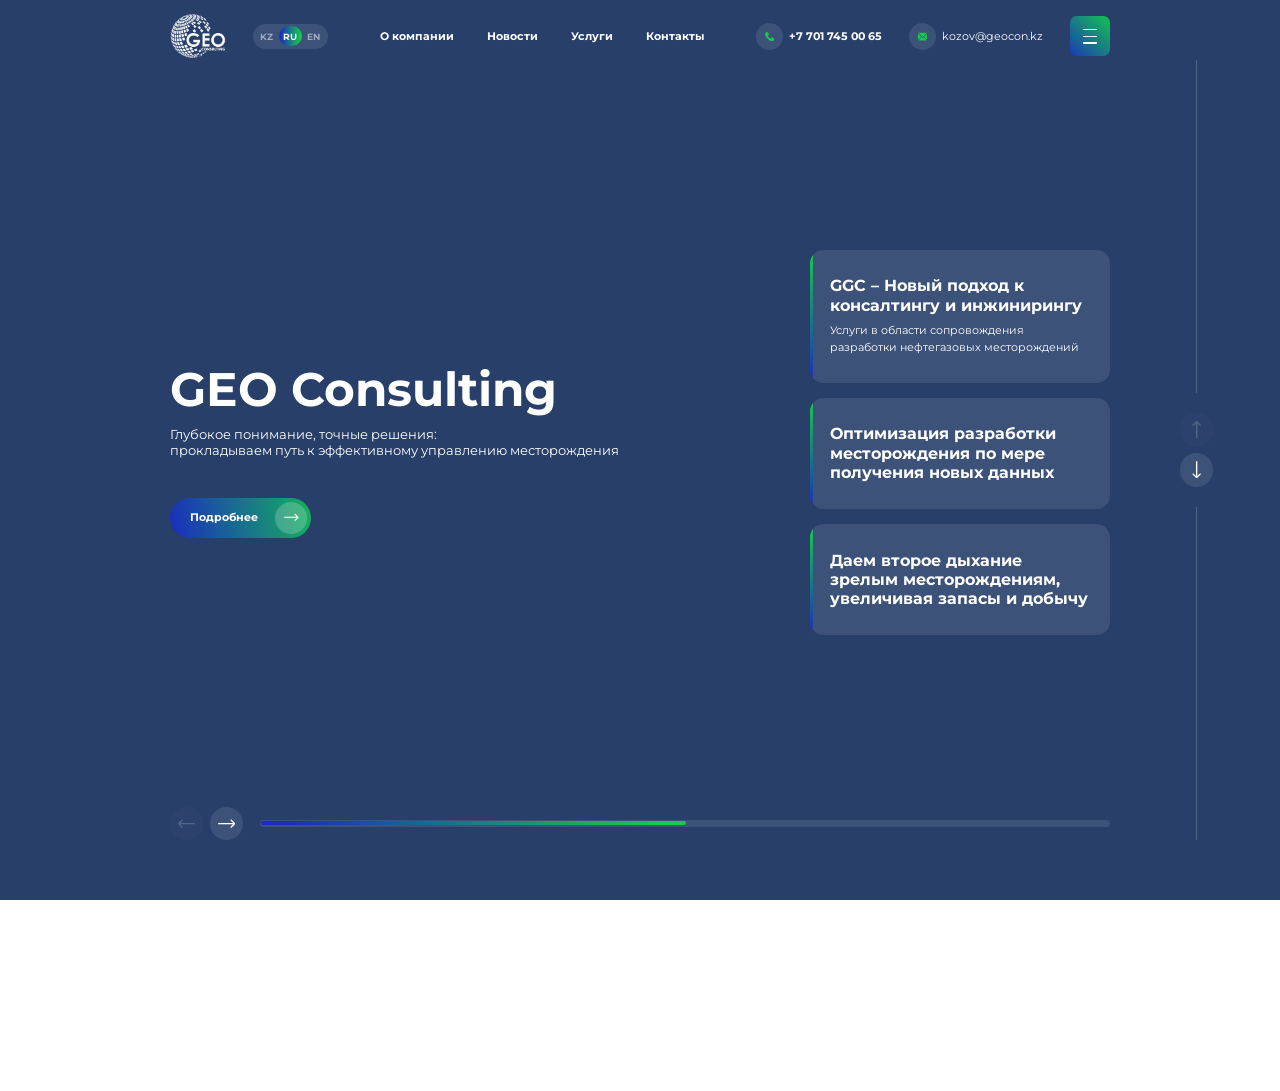
==== commit eb6f4b5d: "Add files via upload" ====
--- a/index.html
+++ b/index.html
@@ -369,9 +369,9 @@
                                     <video class="scroller-background__video" src="videos/scroller-video.mp4" autoplay
                                         loop muted></video>
                                 </div>
-                                <picture class="scroller-background__img">
+                                <!-- <picture class="scroller-background__img">
                                     <img src="images/scroller-img.jpg" alt="img">
-                                </picture>
+                                </picture> -->
                             </div>
                             <div class="scroller-slide__heading heading scroller-element">
                                 <div class="container">
@@ -576,9 +576,9 @@
                                     <video class="scroller-background__video" src="videos/scroller-video.mp4" autoplay
                                         loop muted></video>
                                 </div>
-                                <picture class="scroller-background__img">
+                                <!-- <picture class="scroller-background__img">
                                     <img src="images/scroller-img.jpg" alt="img">
-                                </picture>
+                                </picture> -->
                             </div>
                             <div class="scroller-slide__digits digits scroller-element">
                                 <div class="container">
@@ -751,9 +751,9 @@
                                     <video class="scroller-background__video" src="videos/scroller-video.mp4" autoplay
                                         loop muted></video>
                                 </div>
-                                <picture class="scroller-background__img">
+                                <!-- <picture class="scroller-background__img">
                                     <img src="images/scroller-img.jpg" alt="img">
-                                </picture>
+                                </picture> -->
                             </div>
                             <div class="scroller-slide__technologies technologies scroller-element">
                                 <div class="container">
@@ -928,9 +928,9 @@
                                     <video class="scroller-background__video" src="videos/scroller-video.mp4" autoplay
                                         loop muted></video>
                                 </div>
-                                <picture class="scroller-background__img">
+                                <!-- <picture class="scroller-background__img">
                                     <img src="images/scroller-img.jpg" alt="img">
-                                </picture>
+                                </picture> -->
                             </div>
                             <div class="scroller-slide__documents documents scroller-slide__element scroller-element">
                                 <div class="container">
@@ -1203,9 +1203,9 @@
                                     <video class="scroller-background__video" src="videos/scroller-video.mp4" autoplay
                                         loop muted></video>
                                 </div>
-                                <picture class="scroller-background__img">
+                                <!-- <picture class="scroller-background__img">
                                     <img src="images/scroller-img.jpg" alt="img">
-                                </picture>
+                                </picture> -->
                             </div>
                             <div class="scroller-slide__partners partners scroller-element">
                                 <div class="container">
@@ -1383,9 +1383,9 @@
                                     <video class="scroller-background__video" src="videos/scroller-video.mp4" autoplay
                                         loop muted></video>
                                 </div>
-                                <picture class="scroller-background__img">
+                                <!-- <picture class="scroller-background__img">
                                     <img src="images/scroller-img.jpg" alt="img">
-                                </picture>
+                                </picture> -->
                             </div>
                             <div class="scroller-slide__news news scroller-element">
                                 <div class="container">
@@ -1639,9 +1639,9 @@
                                     <video class="scroller-background__video" src="videos/scroller-video.mp4" autoplay
                                         loop muted></video>
                                 </div>
-                                <picture class="scroller-background__img">
+                                <!-- <picture class="scroller-background__img">
                                     <img src="images/scroller-img.jpg" alt="img">
-                                </picture>
+                                </picture> -->
                             </div>
                             <div class="scroller-slide__contacts contacts">
                                 <div class="container">
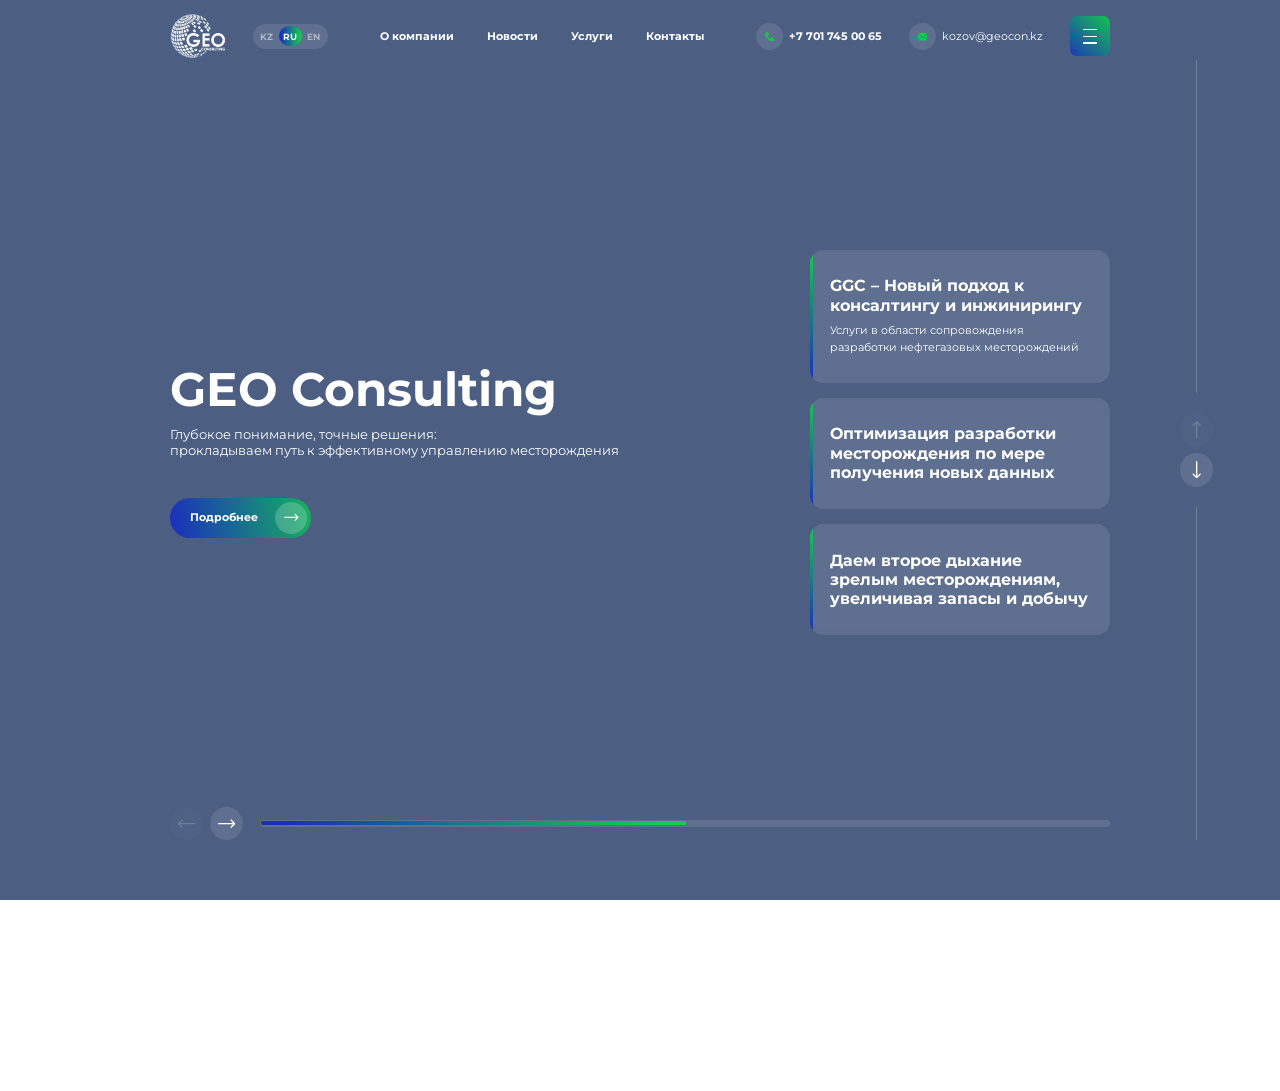
==== commit d387e2bc: "Add files via upload" ====
--- a/index.html
+++ b/index.html
@@ -365,13 +365,8 @@
                     <div class="swiper-wrapper">
                         <div class="scroller__slide scroller-slide swiper-slide">
                             <div class="scroller-slide__background scroller-background">
-                                <div class="scroller-slide__background scroller-background">
-                                    <video class="scroller-background__video" src="videos/scroller-video.mp4" autoplay
-                                        loop muted></video>
-                                </div>
-                                <!-- <picture class="scroller-background__img">
-                                    <img src="images/scroller-img.jpg" alt="img">
-                                </picture> -->
+                                <video class="scroller-background__video" src="videos/scroller-video.mp4" autoplay loop
+                                    muted></video>
                             </div>
                             <div class="scroller-slide__heading heading scroller-element">
                                 <div class="container">
@@ -383,7 +378,8 @@
                                                 <div class="swiper-wrapper">
                                                     <div class="heading-swiper__slide heading-slide swiper-slide">
                                                         <div class="heading-slide__inner">
-                                                            <div class="heading-slide__body heading-body" data-aos="fade">
+                                                            <div class="heading-slide__body heading-body"
+                                                                data-aos="fade">
                                                                 <div class="heading-body__titling heading-titling">
                                                                     <h1 class="heading-titling__title">
                                                                         GEO Consulting
@@ -411,7 +407,8 @@
                                                                     </div>
                                                                 </a>
                                                             </div>
-                                                            <div class="heading-slide__description description" data-aos="fade">
+                                                            <div class="heading-slide__description description"
+                                                                data-aos="fade">
                                                                 <div
                                                                     class="description__swiper description-swiper swiper">
                                                                     <div class="swiper-wrapper">
@@ -572,13 +569,9 @@
                         </div>
                         <div class="scroller__slide scroller-slide swiper-slide">
                             <div class="scroller-slide__background scroller-background">
-                                <div class="scroller-slide__background scroller-background">
-                                    <video class="scroller-background__video" src="videos/scroller-video.mp4" autoplay
-                                        loop muted></video>
-                                </div>
-                                <!-- <picture class="scroller-background__img">
+                                <picture class="scroller-background__img">
                                     <img src="images/scroller-img.jpg" alt="img">
-                                </picture> -->
+                                </picture>
                             </div>
                             <div class="scroller-slide__digits digits scroller-element">
                                 <div class="container">
@@ -747,13 +740,9 @@
                         </div>
                         <div class="scroller__slide scroller-slide swiper-slide">
                             <div class="scroller-slide__background scroller-background">
-                                <div class="scroller-slide__background scroller-background">
-                                    <video class="scroller-background__video" src="videos/scroller-video.mp4" autoplay
-                                        loop muted></video>
-                                </div>
-                                <!-- <picture class="scroller-background__img">
+                                <picture class="scroller-background__img">
                                     <img src="images/scroller-img.jpg" alt="img">
-                                </picture> -->
+                                </picture>
                             </div>
                             <div class="scroller-slide__technologies technologies scroller-element">
                                 <div class="container">
@@ -924,13 +913,9 @@
                         </div>
                         <div class="scroller__slide scroller-slide swiper-slide">
                             <div class="scroller-slide__background scroller-background">
-                                <div class="scroller-slide__background scroller-background">
-                                    <video class="scroller-background__video" src="videos/scroller-video.mp4" autoplay
-                                        loop muted></video>
-                                </div>
-                                <!-- <picture class="scroller-background__img">
+                                <picture class="scroller-background__img">
                                     <img src="images/scroller-img.jpg" alt="img">
-                                </picture> -->
+                                </picture>
                             </div>
                             <div class="scroller-slide__documents documents scroller-slide__element scroller-element">
                                 <div class="container">
@@ -1199,13 +1184,9 @@
                         </div>
                         <div class="scroller__slide scroller-slide swiper-slide">
                             <div class="scroller-slide__background scroller-background">
-                                <div class="scroller-slide__background scroller-background">
-                                    <video class="scroller-background__video" src="videos/scroller-video.mp4" autoplay
-                                        loop muted></video>
-                                </div>
-                                <!-- <picture class="scroller-background__img">
+                                <picture class="scroller-background__img">
                                     <img src="images/scroller-img.jpg" alt="img">
-                                </picture> -->
+                                </picture>
                             </div>
                             <div class="scroller-slide__partners partners scroller-element">
                                 <div class="container">
@@ -1379,13 +1360,9 @@
                         </div>
                         <div class="scroller__slide scroller-slide swiper-slide">
                             <div class="scroller-slide__background scroller-background">
-                                <div class="scroller-slide__background scroller-background">
-                                    <video class="scroller-background__video" src="videos/scroller-video.mp4" autoplay
-                                        loop muted></video>
-                                </div>
-                                <!-- <picture class="scroller-background__img">
+                                <picture class="scroller-background__img">
                                     <img src="images/scroller-img.jpg" alt="img">
-                                </picture> -->
+                                </picture>
                             </div>
                             <div class="scroller-slide__news news scroller-element">
                                 <div class="container">
@@ -1635,13 +1612,9 @@
                         </div>
                         <div class="scroller__slide scroller-slide swiper-slide">
                             <div class="scroller-slide__background scroller-background">
-                                <div class="scroller-slide__background scroller-background">
-                                    <video class="scroller-background__video" src="videos/scroller-video.mp4" autoplay
-                                        loop muted></video>
-                                </div>
-                                <!-- <picture class="scroller-background__img">
+                                <picture class="scroller-background__img">
                                     <img src="images/scroller-img.jpg" alt="img">
-                                </picture> -->
+                                </picture>
                             </div>
                             <div class="scroller-slide__contacts contacts">
                                 <div class="container">
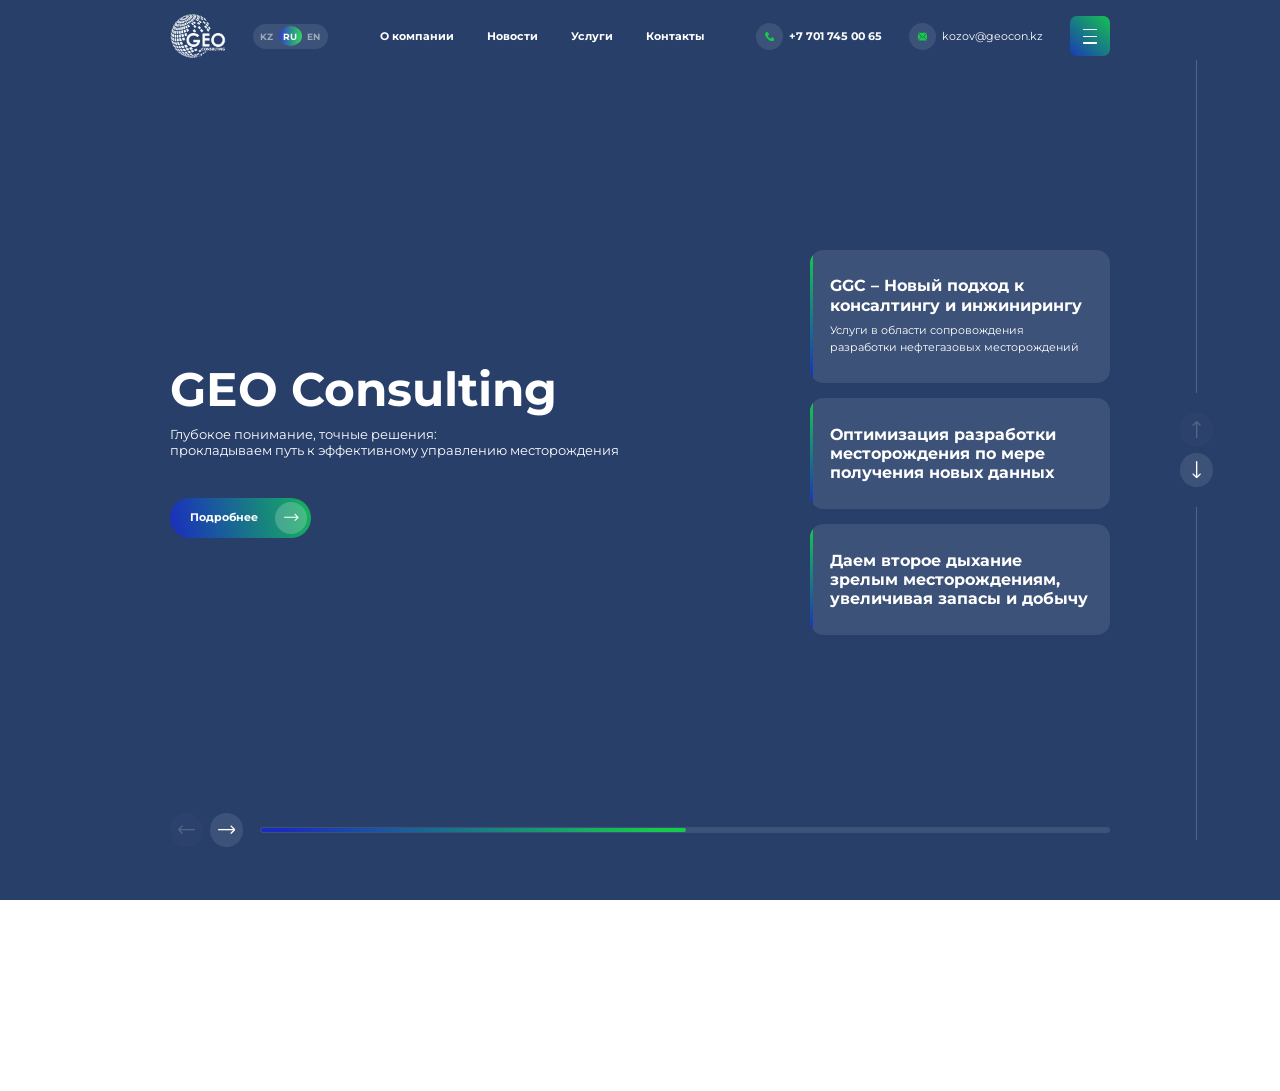
==== commit dd64eef5: "Add files via upload" ====
--- a/index.html
+++ b/index.html
@@ -369,14 +369,17 @@
                                     muted></video>
                             </div>
                             <div class="scroller-slide__heading heading scroller-element">
-                                <div class="container">
-                                    <div class="documents__inner scroller-element-inner">
+                                <div class="heading__inner scroller-element-inner">
+                                    <div class="heading__wrapper scroller-element-wrapper scroller-element-notranslate">
                                         <div
-                                            class="documents__wrapper scroller-element-wrapper scroller-element-notranslate">
-                                            <div
-                                                class="heading__heading-swiper heading-swiper scroller-element-swiper swiper">
-                                                <div class="swiper-wrapper">
-                                                    <div class="heading-swiper__slide heading-slide swiper-slide">
+                                            class="heading__heading-swiper heading-swiper scroller-element-swiper swiper">
+                                            <div class="swiper-wrapper">
+                                                <div class="heading-swiper__slide heading-slide swiper-slide">
+                                                    <div class="heading-slide__background heading-background">
+                                                        <video class="heading-background__video"
+                                                            src="videos/scroller-video.mp4" autoplay loop muted></video>
+                                                    </div>
+                                                    <div class="container">
                                                         <div class="heading-slide__inner">
                                                             <div class="heading-slide__body heading-body"
                                                                 data-aos="fade">
@@ -450,7 +453,14 @@
                                                             </div>
                                                         </div>
                                                     </div>
-                                                    <div class="heading-swiper__slide heading-slide swiper-slide">
+                                                </div>
+                                                <div class="heading-swiper__slide heading-slide swiper-slide">
+                                                    <div class="heading-slide __background heading-background">
+                                                        <picture class="heading-background__img">
+                                                            <img src="images/scroller-img.jpg" alt="img">
+                                                        </picture>
+                                                    </div>
+                                                    <div class="container">
                                                         <div class="heading-slide__inner">
                                                             <div class="heading-slide__body heading-body">
                                                                 <div class="heading-body__titling heading-titling">
@@ -525,48 +535,934 @@
                                                 </div>
                                             </div>
                                         </div>
-                                        <div class="heading__navigation navigation" data-aos="fade">
-                                            <div class="navigation__arrows arrows">
-                                                <div class="arrows__arrow arrow arrow--prev arrow--heading-prev">
-                                                    <svg width="26" height="26" viewBox="0 0 26 26" fill="none"
-                                                        xmlns="http://www.w3.org/2000/svg">
-                                                        <g clip-path="url(#clip0_4958_92263)">
-                                                            <path
-                                                                d="M7.00684 18.9629C6.63057 19.3408 6.01859 19.3419 5.64063 18.9658L0.333985 13.6846L0.331055 13.6816C-0.0429661 13.3063 -0.0444424 12.6963 0.330079 12.3193C0.331579 12.318 0.333055 12.3164 0.333985 12.3154L5.64063 7.03418C6.01858 6.65806 6.63058 6.66 7.00684 7.03808C7.38264 7.41611 7.38079 8.02725 7.00293 8.40332L3.44043 11.9492L3.35449 12.0342L24.9844 12.0342C25.5177 12.0342 25.9502 12.4667 25.9502 13C25.9502 13.5333 25.5177 13.9658 24.9844 13.9658L3.35449 13.9658L3.44043 14.0508L7.00293 17.5967C7.38092 17.9729 7.38304 18.5849 7.00684 18.9629Z"
-                                                                fill="white" stroke="white" stroke-width="0.1" />
-                                                        </g>
-                                                        <defs>
-                                                            <clipPath id="clip0_4958_92263">
-                                                                <rect width="26" height="26" fill="white"
-                                                                    transform="translate(26 26) rotate(-180)" />
-                                                            </clipPath>
-                                                        </defs>
-                                                    </svg>
-                                                </div>
-                                                <div class="arrows__arrow arrow arrow--next arrow--heading-next">
-                                                    <svg width="26" height="26" viewBox="0 0 26 26" fill="none"
-                                                        xmlns="http://www.w3.org/2000/svg">
-                                                        <g clip-path="url(#clip0_4958_87689)">
-                                                            <path
-                                                                d="M18.9932 18.9629C19.3694 19.3408 19.9814 19.3419 20.3594 18.9658L25.666 13.6846L25.6689 13.6816C26.043 13.3063 26.0444 12.6963 25.6699 12.3193C25.6684 12.318 25.6669 12.3164 25.666 12.3154L20.3594 7.03418C19.9814 6.65806 19.3694 6.66 18.9932 7.03808C18.6174 7.41611 18.6192 8.02725 18.9971 8.40332L22.5596 11.9492L22.6455 12.0342L1.01562 12.0342C0.482312 12.0342 0.0498085 12.4667 0.0498041 13C0.0498042 13.5333 0.482309 13.9658 1.01562 13.9658L22.6455 13.9658L22.5596 14.0508L18.9971 17.5967C18.6191 17.9729 18.617 18.5849 18.9932 18.9629Z"
-                                                                fill="white" stroke="white" stroke-width="0.1" />
-                                                        </g>
-                                                        <defs>
-                                                            <clipPath id="clip0_4958_87689">
-                                                                <rect width="26" height="26" fill="white"
-                                                                    transform="matrix(1 -8.74228e-08 -8.74228e-08 -1 0 26)" />
-                                                            </clipPath>
-                                                        </defs>
-                                                    </svg>
-                                                </div>
-                                            </div>
-                                            <div class="navigation__scrollbar scrollbar scrollbar--heading">
-                                            </div>
+                                    </div>
+                                    <div class="heading__navigation navigation" data-aos="fade">
+                                        <div class="navigation__arrows arrows">
+                                            <div class="arrows__arrow arrow arrow--prev arrow--heading-prev">
+                                                <svg width="26" height="26" viewBox="0 0 26 26" fill="none"
+                                                    xmlns="http://www.w3.org/2000/svg">
+                                                    <g clip-path="url(#clip0_4958_92263)">
+                                                        <path
+                                                            d="M7.00684 18.9629C6.63057 19.3408 6.01859 19.3419 5.64063 18.9658L0.333985 13.6846L0.331055 13.6816C-0.0429661 13.3063 -0.0444424 12.6963 0.330079 12.3193C0.331579 12.318 0.333055 12.3164 0.333985 12.3154L5.64063 7.03418C6.01858 6.65806 6.63058 6.66 7.00684 7.03808C7.38264 7.41611 7.38079 8.02725 7.00293 8.40332L3.44043 11.9492L3.35449 12.0342L24.9844 12.0342C25.5177 12.0342 25.9502 12.4667 25.9502 13C25.9502 13.5333 25.5177 13.9658 24.9844 13.9658L3.35449 13.9658L3.44043 14.0508L7.00293 17.5967C7.38092 17.9729 7.38304 18.5849 7.00684 18.9629Z"
+                                                            fill="white" stroke="white" stroke-width="0.1" />
+                                                    </g>
+                                                    <defs>
+                                                        <clipPath id="clip0_4958_92263">
+                                                            <rect width="26" height="26" fill="white"
+                                                                transform="translate(26 26) rotate(-180)" />
+                                                        </clipPath>
+                                                    </defs>
+                                                </svg>
+                                            </div>
+                                            <div class="arrows__arrow arrow arrow--next arrow--heading-next">
+                                                <svg width="26" height="26" viewBox="0 0 26 26" fill="none"
+                                                    xmlns="http://www.w3.org/2000/svg">
+                                                    <g clip-path="url(#clip0_4958_87689)">
+                                                        <path
+                                                            d="M18.9932 18.9629C19.3694 19.3408 19.9814 19.3419 20.3594 18.9658L25.666 13.6846L25.6689 13.6816C26.043 13.3063 26.0444 12.6963 25.6699 12.3193C25.6684 12.318 25.6669 12.3164 25.666 12.3154L20.3594 7.03418C19.9814 6.65806 19.3694 6.66 18.9932 7.03808C18.6174 7.41611 18.6192 8.02725 18.9971 8.40332L22.5596 11.9492L22.6455 12.0342L1.01562 12.0342C0.482312 12.0342 0.0498085 12.4667 0.0498041 13C0.0498042 13.5333 0.482309 13.9658 1.01562 13.9658L22.6455 13.9658L22.5596 14.0508L18.9971 17.5967C18.6191 17.9729 18.617 18.5849 18.9932 18.9629Z"
+                                                            fill="white" stroke="white" stroke-width="0.1" />
+                                                    </g>
+                                                    <defs>
+                                                        <clipPath id="clip0_4958_87689">
+                                                            <rect width="26" height="26" fill="white"
+                                                                transform="matrix(1 -8.74228e-08 -8.74228e-08 -1 0 26)" />
+                                                        </clipPath>
+                                                    </defs>
+                                                </svg>
+                                            </div>
+                                        </div>
+                                        <div class="navigation__scrollbar scrollbar scrollbar--heading">
                                         </div>
                                     </div>
                                 </div>
                             </div>
                         </div>
+                        <!-- new -->
+                        <div class="scroller__slide scroller-slide swiper-slide">
+                            <div class="scroller-slide__background scroller-background">
+                                <picture class="scroller-background__img">
+                                    <img src="images/scroller-img.jpg" alt="img">
+                                </picture>
+                            </div>
+                            <div class="scroller-slide__provisions provisions ">
+                                <div class="container">
+                                    <div class="provisions__circle provisions-circle">
+                                        <div class="provisions-circle__titling titling titling--centered">
+                                            <h2 class="titling__title">
+                                                Услуги
+                                            </h2>
+                                        </div>
+                                        <div class="provisions-circle__inner">
+                                            <div class="provisions-circle__wrapper">
+                                                <div class="provisions-circle__service provisions-service">
+                                                    <h5 class="provisions-service__title">
+                                                        Геологическое <br>
+                                                        моделирование
+                                                    </h5>
+                                                    <svg class="provisions-service__img" width="259" height="263"
+                                                        viewBox="0 0 259 263" fill="none"
+                                                        xmlns="http://www.w3.org/2000/svg"
+                                                        xmlns:xlink="http://www.w3.org/1999/xlink">
+                                                        <mask id="path-1-inside-1_5031_113419" fill="white">
+                                                            <path
+                                                                d="M7.12435 6.16863C7.23471 2.85676 10.0099 0.255389 13.319 0.429819C62.4329 3.01871 110.257 17.259 152.824 42.0097C195.391 66.7603 231.424 101.28 257.969 142.683C259.758 145.473 258.87 149.171 256.046 150.905L75.4798 261.801C72.6561 263.535 68.978 262.638 67.0514 259.942C59.9687 250.03 50.8489 241.715 40.2783 235.569C29.7078 229.423 17.9699 225.61 5.85245 224.357C2.5563 224.017 -0.0431183 221.264 0.0672408 217.952L7.12435 6.16863Z" />
+                                                        </mask>
+                                                        <path
+                                                            d="M7.12435 6.16863C7.23471 2.85676 10.0099 0.255389 13.319 0.429819C62.4329 3.01871 110.257 17.259 152.824 42.0097C195.391 66.7603 231.424 101.28 257.969 142.683C259.758 145.473 258.87 149.171 256.046 150.905L75.4798 261.801C72.6561 263.535 68.978 262.638 67.0514 259.942C59.9687 250.03 50.8489 241.715 40.2783 235.569C29.7078 229.423 17.9699 225.61 5.85245 224.357C2.5563 224.017 -0.0431183 221.264 0.0672408 217.952L7.12435 6.16863Z"
+                                                            fill="url(#pattern0_5031_113419)" stroke="white"
+                                                            stroke-width="6" mask="url(#path-1-inside-1_5031_113419)" />
+                                                        <defs>
+                                                            <pattern id="pattern0_5031_113419"
+                                                                patternContentUnits="objectBoundingBox" width="1"
+                                                                height="1">
+                                                                <image xlink:href="images/provisions-img-1.jpg" x="0"
+                                                                    y="0" width="1" height="1"
+                                                                    preserveAspectRatio="xMidYMid slice" />
+                                                            </pattern>
+                                                        </defs>
+                                                    </svg>
+                                                </div>
+                                                <div class="provisions-circle__service provisions-service">
+                                                    <h5 class="provisions-service__title">
+                                                        Гидродинамическое <br>
+                                                        моделирование и <br>
+                                                        анализ разработки
+                                                    </h5>
+                                                    <svg class="provisions-service__img" width="233" height="290"
+                                                        viewBox="0 0 233 290" fill="none"
+                                                        xmlns="http://www.w3.org/2000/svg"
+                                                        xmlns:xlink="http://www.w3.org/1999/xlink">
+                                                        <mask id="path-1-inside-1_5031_113418" fill="white">
+                                                            <path
+                                                                d="M190.276 1.15592C193.189 -0.422928 196.836 0.656664 198.358 3.60007C220.951 47.2861 232.838 95.7492 232.998 144.988C233.159 194.228 221.588 242.767 199.282 286.6C197.779 289.553 194.139 290.657 191.215 289.097L4.25757 189.352C1.33393 187.792 0.249106 184.165 1.60155 181.14C6.57349 170.019 9.13829 157.947 9.0984 145.719C9.0585 133.492 6.41496 121.436 1.37055 110.348C-0.00160762 107.332 1.05952 103.697 3.97292 102.119L190.276 1.15592Z" />
+                                                        </mask>
+                                                        <path
+                                                            d="M190.276 1.15592C193.189 -0.422928 196.836 0.656664 198.358 3.60007C220.951 47.2861 232.838 95.7492 232.998 144.988C233.159 194.228 221.588 242.767 199.282 286.6C197.779 289.553 194.139 290.657 191.215 289.097L4.25757 189.352C1.33393 187.792 0.249106 184.165 1.60155 181.14C6.57349 170.019 9.13829 157.947 9.0984 145.719C9.0585 133.492 6.41496 121.436 1.37055 110.348C-0.00160762 107.332 1.05952 103.697 3.97292 102.119L190.276 1.15592Z"
+                                                            fill="url(#pattern0_5031_113418)" stroke="white"
+                                                            stroke-width="6" mask="url(#path-1-inside-1_5031_113418)" />
+                                                        <defs>
+                                                            <pattern id="pattern0_5031_113418"
+                                                                patternContentUnits="objectBoundingBox" width="1"
+                                                                height="1">
+                                                                <image xlink:href="images/provisions-img-2.jpg" x="0"
+                                                                    y="0" width="1" height="1"
+                                                                    preserveAspectRatio="xMidYMid slice" />
+                                                            </pattern>
+                                                        </defs>
+                                                    </svg>
+                                                </div>
+                                                <div class="provisions-circle__service provisions-service">
+                                                    <h5 class="provisions-service__title">
+                                                        Геолого-техническое <br>
+                                                        сопровождение
+                                                    </h5>
+                                                    <svg class="provisions-service__img" width="260" height="263"
+                                                        viewBox="0 0 260 263" fill="none"
+                                                        xmlns="http://www.w3.org/2000/svg"
+                                                        xmlns:xlink="http://www.w3.org/1999/xlink">
+                                                        <mask id="path-1-inside-1_5031_113423" fill="white">
+                                                            <path
+                                                                d="M256.284 111.706C259.111 113.436 260.004 117.133 258.22 119.926C231.737 161.369 195.755 195.942 153.226 220.756C110.696 245.571 62.8929 259.883 13.7829 262.545C10.4741 262.725 7.69503 260.128 7.57971 256.816L0.205195 45.0431C0.0898724 41.7314 2.68517 38.9748 5.9808 38.6292C18.0964 37.3586 29.8286 33.5283 40.3899 27.3662C50.9512 21.2041 60.0586 12.8752 67.1264 2.95308C69.0489 0.254107 72.7257 -0.648881 75.552 1.08107L256.284 111.706Z" />
+                                                        </mask>
+                                                        <path
+                                                            d="M256.284 111.706C259.111 113.436 260.004 117.133 258.22 119.926C231.737 161.369 195.755 195.942 153.226 220.756C110.696 245.571 62.8929 259.883 13.7829 262.545C10.4741 262.725 7.69503 260.128 7.57971 256.816L0.205195 45.0431C0.0898724 41.7314 2.68517 38.9748 5.9808 38.6292C18.0964 37.3586 29.8286 33.5283 40.3899 27.3662C50.9512 21.2041 60.0586 12.8752 67.1264 2.95308C69.0489 0.254107 72.7257 -0.648881 75.552 1.08107L256.284 111.706Z"
+                                                            fill="url(#pattern0_5031_113423)" stroke="white"
+                                                            stroke-width="6" mask="url(#path-1-inside-1_5031_113423)" />
+                                                        <defs>
+                                                            <pattern id="pattern0_5031_113423"
+                                                                patternContentUnits="objectBoundingBox" width="1"
+                                                                height="1">
+                                                                <image xlink:href="images/provisions-img-3.jpg" x="0"
+                                                                    y="0" width="1" height="1"
+                                                                    preserveAspectRatio="xMidYMid slice" />
+                                                            </pattern>
+                                                        </defs>
+                                                    </svg>
+                                                </div>
+                                                <div class="provisions-circle__service provisions-service">
+                                                    <h5 class="provisions-service__title">
+                                                        Повышение эффективности <br>
+                                                        разработки
+                                                    </h5>
+                                                    <svg class="provisions-service__img" width="260" height="264"
+                                                        viewBox="0 0 260 264" fill="none"
+                                                        xmlns="http://www.w3.org/2000/svg"
+                                                        xmlns:xlink="http://www.w3.org/1999/xlink">
+                                                        <mask id="path-1-inside-1_5031_113422" fill="white">
+                                                            <path
+                                                                d="M251.339 257.776C251.212 261.088 248.424 263.675 245.115 263.484C196.015 260.646 148.263 246.164 105.822 221.199C63.3812 196.233 27.5229 161.532 1.18762 119.995C-0.586752 117.196 0.319968 113.502 3.1524 111.782L184.277 1.80118C187.11 0.0813021 190.783 0.997371 192.696 3.70317C199.729 13.6504 208.806 22.0116 219.346 28.2113C229.885 34.411 241.603 38.2829 253.714 39.5967C257.009 39.9541 259.594 42.7198 259.467 46.0311L251.339 257.776Z" />
+                                                        </mask>
+                                                        <path
+                                                            d="M251.339 257.776C251.212 261.088 248.424 263.675 245.115 263.484C196.015 260.646 148.263 246.164 105.822 221.199C63.3812 196.233 27.5229 161.532 1.18762 119.995C-0.586752 117.196 0.319968 113.502 3.1524 111.782L184.277 1.80118C187.11 0.0813021 190.783 0.997371 192.696 3.70317C199.729 13.6504 208.806 22.0116 219.346 28.2113C229.885 34.411 241.603 38.2829 253.714 39.5967C257.009 39.9541 259.594 42.7198 259.467 46.0311L251.339 257.776Z"
+                                                            fill="url(#pattern0_5031_113422)" stroke="white"
+                                                            stroke-width="6" mask="url(#path-1-inside-1_5031_113422)" />
+                                                        <defs>
+                                                            <pattern id="pattern0_5031_113422"
+                                                                patternContentUnits="objectBoundingBox" width="1"
+                                                                height="1">
+                                                                <image xlink:href="images/provisions-img-4.jpg" x="0"
+                                                                    y="0" width="1" height="1"
+                                                                    preserveAspectRatio="xMidYMid slice" />
+                                                            </pattern>
+                                                        </defs>
+                                                    </svg>
+                                                </div>
+                                                <div class="provisions-circle__service provisions-service">
+                                                    <h5 class="provisions-service__title">
+                                                        Экономический и <br>
+                                                        поректный <br>
+                                                        инжиниринг
+                                                    </h5>
+                                                    <svg class="provisions-service__img" width="233" height="291"
+                                                        viewBox="0 0 233 291" fill="none"
+                                                        xmlns="http://www.w3.org/2000/svg"
+                                                        xmlns:xlink="http://www.w3.org/1999/xlink">
+                                                        <mask id="path-1-inside-1_5031_113421" fill="white">
+                                                            <path
+                                                                d="M42.0618 289.614C39.1412 291.18 35.4988 290.084 33.9902 287.133C11.599 243.344 -0.0652951 194.827 0.000274862 145.587C0.0658449 96.3478 11.8593 47.8618 34.3671 4.13216C35.8835 1.18582 39.5288 0.0991903 42.4452 1.67241L228.942 102.275C231.859 103.848 232.927 107.48 231.561 110.499C226.538 121.598 223.918 133.658 223.901 145.885C223.885 158.113 226.473 170.18 231.466 181.292C232.825 184.314 231.747 187.944 228.826 189.509L42.0618 289.614Z" />
+                                                        </mask>
+                                                        <path
+                                                            d="M42.0618 289.614C39.1412 291.18 35.4988 290.084 33.9902 287.133C11.599 243.344 -0.0652951 194.827 0.000274862 145.587C0.0658449 96.3478 11.8593 47.8618 34.3671 4.13216C35.8835 1.18582 39.5288 0.0991903 42.4452 1.67241L228.942 102.275C231.859 103.848 232.927 107.48 231.561 110.499C226.538 121.598 223.918 133.658 223.901 145.885C223.885 158.113 226.473 170.18 231.466 181.292C232.825 184.314 231.747 187.944 228.826 189.509L42.0618 289.614Z"
+                                                            fill="url(#pattern0_5031_113421)" stroke="white"
+                                                            stroke-width="6" mask="url(#path-1-inside-1_5031_113421)" />
+                                                        <defs>
+                                                            <pattern id="pattern0_5031_113421"
+                                                                patternContentUnits="objectBoundingBox" width="1"
+                                                                height="1">
+                                                                <image xlink:href="images/provisions-img-5.jpg" x="0"
+                                                                    y="0" width="1" height="1"
+                                                                    preserveAspectRatio="xMidYMid slice" />
+                                                            </pattern>
+                                                        </defs>
+                                                    </svg>
+                                                </div>
+                                                <div class="provisions-circle__service provisions-service">
+                                                    <h5 class="provisions-service__title">
+                                                        Консалтинг и <br>
+                                                        обучение
+                                                    </h5>
+                                                    <svg class="provisions-service__img" width="260" height="263"
+                                                        viewBox="0 0 260 263" fill="none"
+                                                        xmlns="http://www.w3.org/2000/svg"
+                                                        xmlns:xlink="http://www.w3.org/1999/xlink">
+                                                        <mask id="path-1-inside-1_5031_113420" fill="white">
+                                                            <path
+                                                                d="M3.21479 150.481C0.393937 148.742 -0.488024 145.042 1.30505 142.256C27.9178 100.896 64.0076 66.4358 106.615 41.7549C149.222 17.074 197.07 2.91203 246.188 0.403527C249.497 0.234513 252.268 2.84043 252.373 6.15247L259.083 217.947C259.188 221.259 256.584 224.008 253.288 224.343C241.168 225.576 229.424 229.369 218.844 235.498C208.263 241.627 199.13 249.927 192.031 259.827C190.1 262.52 186.42 263.412 183.599 261.673L3.21479 150.481Z" />
+                                                        </mask>
+                                                        <path
+                                                            d="M3.21479 150.481C0.393937 148.742 -0.488024 145.042 1.30505 142.256C27.9178 100.896 64.0076 66.4358 106.615 41.7549C149.222 17.074 197.07 2.91203 246.188 0.403527C249.497 0.234513 252.268 2.84043 252.373 6.15247L259.083 217.947C259.188 221.259 256.584 224.008 253.288 224.343C241.168 225.576 229.424 229.369 218.844 235.498C208.263 241.627 199.13 249.927 192.031 259.827C190.1 262.52 186.42 263.412 183.599 261.673L3.21479 150.481Z"
+                                                            fill="url(#pattern0_5031_113420)" stroke="white"
+                                                            stroke-width="6" mask="url(#path-1-inside-1_5031_113420)" />
+                                                        <defs>
+                                                            <pattern id="pattern0_5031_113420"
+                                                                patternContentUnits="objectBoundingBox" width="1"
+                                                                height="1">
+                                                                <image xlink:href="images/provisions-img-6.jpg" x="0"
+                                                                    y="0" width="1" height="1"
+                                                                    preserveAspectRatio="xMidYMid slice" />
+                                                            </pattern>
+                                                        </defs>
+                                                    </svg>
+                                                </div>
+                                            </div>
+                                            <picture class="provisions-circle__icon">
+                                                <img src="images/logo-colored.svg" alt="logo">
+                                            </picture>
+                                        </div>
+                                    </div>
+                                    <div class="provisions__items provisions-items">
+                                        <div class="provisions-items__item provisions-item" id="0">
+                                            <div class="provisions-item__body provisions-body">
+                                                <div class="provisions-body__back">
+                                                    <svg width="12" height="10" viewBox="0 0 12 10" fill="none"
+                                                        xmlns="http://www.w3.org/2000/svg">
+                                                        <path opacity="0.5"
+                                                            d="M0.191833 4.52533L4.52545 0.191608C4.64915 0.0679018 4.81403 0 4.98983 0C5.16583 0 5.33061 0.0679994 5.45431 0.191608L5.84777 0.585165C5.97138 0.708677 6.03948 0.873651 6.03948 1.04955C6.03948 1.22535 5.97138 1.39589 5.84777 1.5194L3.31961 4.05313H11.3517C11.7139 4.05313 12 4.33664 12 4.69888V5.25527C12 5.61751 11.7139 5.92961 11.3517 5.92961H3.29092L5.84768 8.47748C5.97128 8.60119 6.03938 8.76168 6.03938 8.93758C6.03938 9.11328 5.97128 9.27611 5.84768 9.39972L5.45422 9.79201C5.33051 9.91572 5.16573 9.98313 4.98973 9.98313C4.81393 9.98313 4.64905 9.91484 4.52535 9.79113L0.191736 5.45751C0.0677373 5.33342 -0.000456761 5.16776 3.10385e-05 4.99166C-0.000359201 4.81498 0.0677372 4.64923 0.191833 4.52533Z"
+                                                            fill="white" />
+                                                    </svg>
+                                                    <span>
+                                                        Назад к услугам
+                                                    </span>
+                                                </div>
+                                                <div class="provisions-body__titling titling">
+                                                    <h2 class="titling__title">
+                                                        Геологическое моделирование
+                                                    </h2>
+                                                </div>
+                                                <ul class="provisions-body__list provisions-list">
+                                                    <li class="provisions-list__item">
+                                                        скрининг и мультидисциплинарный анализ данных;
+                                                    </li>
+                                                    <li class="provisions-list__item">
+                                                        оценка коллекторских свойств и выделенных коллекторов;
+                                                    </li>
+                                                    <li class="provisions-list__item">
+                                                        анализ структурно-тектонической модели месторождения;
+                                                    </li>
+                                                    <li class="provisions-list__item">
+                                                        детальная корреляция пластов; построение геологического
+                                                        концепта;
+                                                    </li>
+                                                    <li class="provisions-list__item">
+                                                        распределение литологии и петрофизических свойств в
+                                                        межскважинном пространстве;
+                                                    </li>
+                                                    <li class="provisions-list__item">
+                                                        уточнение геологического строения месторождения;
+                                                    </li>
+                                                    <li class="provisions-list__item">
+                                                        отчет по запасам.
+                                                    </li>
+                                                </ul>
+                                                <a class="provisions-body__btn btn btn--short" href="#">
+                                                    <span>Кнопка кнопка</span>
+                                                    <div class="btn__arrow">
+                                                        <svg width="22" height="12" viewBox="0 0 22 12" fill="none"
+                                                            xmlns="http://www.w3.org/2000/svg">
+                                                            <path
+                                                                d="M16.0771 11.04C16.3925 11.3566 16.905 11.3572 17.2217 11.042L21.7119 6.57324L21.7148 6.57129C22.028 6.25676 22.0293 5.74563 21.7158 5.42969C21.7145 5.42855 21.7128 5.42765 21.7119 5.42676L17.2217 0.958006C16.905 0.642857 16.3925 0.643371 16.0771 0.95996C15.762 1.27663 15.7627 1.78912 16.0791 2.10449L19.0947 5.10547L19.1807 5.19043L0.859374 5.19043C0.412358 5.19043 0.0498078 5.55299 0.0498042 6C0.0498043 6.44702 0.412356 6.80957 0.859375 6.80957L19.1807 6.80957L19.0947 6.89453L16.0791 9.89551C15.7627 10.2109 15.762 10.7234 16.0771 11.04Z"
+                                                                fill="white" stroke="white" stroke-width="0.1" />
+                                                        </svg>
+                                                    </div>
+                                                </a>
+                                            </div>
+                                            <svg class="provisions-item__img" width="259" height="263"
+                                                viewBox="0 0 259 263" fill="none" xmlns="http://www.w3.org/2000/svg"
+                                                xmlns:xlink="http://www.w3.org/1999/xlink">
+                                                <mask id="path-1-inside-1_5031_113419" fill="white">
+                                                    <path
+                                                        d="M7.12435 6.16863C7.23471 2.85676 10.0099 0.255389 13.319 0.429819C62.4329 3.01871 110.257 17.259 152.824 42.0097C195.391 66.7603 231.424 101.28 257.969 142.683C259.758 145.473 258.87 149.171 256.046 150.905L75.4798 261.801C72.6561 263.535 68.978 262.638 67.0514 259.942C59.9687 250.03 50.8489 241.715 40.2783 235.569C29.7078 229.423 17.9699 225.61 5.85245 224.357C2.5563 224.017 -0.0431183 221.264 0.0672408 217.952L7.12435 6.16863Z" />
+                                                </mask>
+                                                <path
+                                                    d="M7.12435 6.16863C7.23471 2.85676 10.0099 0.255389 13.319 0.429819C62.4329 3.01871 110.257 17.259 152.824 42.0097C195.391 66.7603 231.424 101.28 257.969 142.683C259.758 145.473 258.87 149.171 256.046 150.905L75.4798 261.801C72.6561 263.535 68.978 262.638 67.0514 259.942C59.9687 250.03 50.8489 241.715 40.2783 235.569C29.7078 229.423 17.9699 225.61 5.85245 224.357C2.5563 224.017 -0.0431183 221.264 0.0672408 217.952L7.12435 6.16863Z"
+                                                    fill="url(#pattern0_5031_1134192)" stroke="white" stroke-width="2"
+                                                    mask="url(#path-1-inside-1_5031_113419)" />
+                                                <defs>
+                                                    <pattern id="pattern0_5031_1134192"
+                                                        patternContentUnits="objectBoundingBox" width="1" height="1">
+                                                        <image xlink:href="images/provisions-img-1.jpg" x="0" y="0"
+                                                            width="1" height="1" preserveAspectRatio="xMidYMid slice" />
+                                                    </pattern>
+                                                </defs>
+                                            </svg>
+                                        </div>
+                                        <div class="provisions-items__item provisions-item">
+                                            <div class="provisions-item__body provisions-body">
+                                                <div class="provisions-body__back">
+                                                    <svg width="12" height="10" viewBox="0 0 12 10" fill="none"
+                                                        xmlns="http://www.w3.org/2000/svg">
+                                                        <path opacity="0.5"
+                                                            d="M0.191833 4.52533L4.52545 0.191608C4.64915 0.0679018 4.81403 0 4.98983 0C5.16583 0 5.33061 0.0679994 5.45431 0.191608L5.84777 0.585165C5.97138 0.708677 6.03948 0.873651 6.03948 1.04955C6.03948 1.22535 5.97138 1.39589 5.84777 1.5194L3.31961 4.05313H11.3517C11.7139 4.05313 12 4.33664 12 4.69888V5.25527C12 5.61751 11.7139 5.92961 11.3517 5.92961H3.29092L5.84768 8.47748C5.97128 8.60119 6.03938 8.76168 6.03938 8.93758C6.03938 9.11328 5.97128 9.27611 5.84768 9.39972L5.45422 9.79201C5.33051 9.91572 5.16573 9.98313 4.98973 9.98313C4.81393 9.98313 4.64905 9.91484 4.52535 9.79113L0.191736 5.45751C0.0677373 5.33342 -0.000456761 5.16776 3.10385e-05 4.99166C-0.000359201 4.81498 0.0677372 4.64923 0.191833 4.52533Z"
+                                                            fill="white" />
+                                                    </svg>
+                                                    <span>
+                                                        Назад к услугам
+                                                    </span>
+                                                </div>
+                                                <div class="provisions-body__titling titling">
+                                                    <h2 class="titling__title">
+                                                        Гидродинамическое моделирование и анализ разработки
+                                                    </h2>
+                                                </div>
+                                                <ul class="provisions-body__list provisions-list">
+                                                    <li class="provisions-list__item">
+                                                        скрининг и мультидисциплинарный анализ данных;
+                                                    </li>
+                                                    <li class="provisions-list__item">
+                                                        оценка коллекторских свойств и выделенных коллекторов;
+                                                    </li>
+                                                    <li class="provisions-list__item">
+                                                        анализ структурно-тектонической модели месторождения;
+                                                    </li>
+                                                    <li class="provisions-list__item">
+                                                        детальная корреляция пластов; построение геологического
+                                                        концепта;
+                                                    </li>
+                                                    <li class="provisions-list__item">
+                                                        распределение литологии и петрофизических свойств в
+                                                        межскважинном пространстве;
+                                                    </li>
+                                                    <li class="provisions-list__item">
+                                                        уточнение геологического строения месторождения;
+                                                    </li>
+                                                    <li class="provisions-list__item">
+                                                        отчет по запасам.
+                                                    </li>
+                                                </ul>
+                                                <a class="provisions-body__btn btn btn--short" href="#">
+                                                    <span>Кнопка кнопка</span>
+                                                    <div class="btn__arrow">
+                                                        <svg width="22" height="12" viewBox="0 0 22 12" fill="none"
+                                                            xmlns="http://www.w3.org/2000/svg">
+                                                            <path
+                                                                d="M16.0771 11.04C16.3925 11.3566 16.905 11.3572 17.2217 11.042L21.7119 6.57324L21.7148 6.57129C22.028 6.25676 22.0293 5.74563 21.7158 5.42969C21.7145 5.42855 21.7128 5.42765 21.7119 5.42676L17.2217 0.958006C16.905 0.642857 16.3925 0.643371 16.0771 0.95996C15.762 1.27663 15.7627 1.78912 16.0791 2.10449L19.0947 5.10547L19.1807 5.19043L0.859374 5.19043C0.412358 5.19043 0.0498078 5.55299 0.0498042 6C0.0498043 6.44702 0.412356 6.80957 0.859375 6.80957L19.1807 6.80957L19.0947 6.89453L16.0791 9.89551C15.7627 10.2109 15.762 10.7234 16.0771 11.04Z"
+                                                                fill="white" stroke="white" stroke-width="0.1" />
+                                                        </svg>
+                                                    </div>
+                                                </a>
+                                            </div>
+                                            <svg class="provisions-item__img" width="233" height="290"
+                                                viewBox="0 0 233 290" fill="none" xmlns="http://www.w3.org/2000/svg"
+                                                xmlns:xlink="http://www.w3.org/1999/xlink">
+                                                <mask id="path-1-inside-1_5031_113418" fill="white">
+                                                    <path
+                                                        d="M190.276 1.15592C193.189 -0.422928 196.836 0.656664 198.358 3.60007C220.951 47.2861 232.838 95.7492 232.998 144.988C233.159 194.228 221.588 242.767 199.282 286.6C197.779 289.553 194.139 290.657 191.215 289.097L4.25757 189.352C1.33393 187.792 0.249106 184.165 1.60155 181.14C6.57349 170.019 9.13829 157.947 9.0984 145.719C9.0585 133.492 6.41496 121.436 1.37055 110.348C-0.00160762 107.332 1.05952 103.697 3.97292 102.119L190.276 1.15592Z" />
+                                                </mask>
+                                                <path
+                                                    d="M190.276 1.15592C193.189 -0.422928 196.836 0.656664 198.358 3.60007C220.951 47.2861 232.838 95.7492 232.998 144.988C233.159 194.228 221.588 242.767 199.282 286.6C197.779 289.553 194.139 290.657 191.215 289.097L4.25757 189.352C1.33393 187.792 0.249106 184.165 1.60155 181.14C6.57349 170.019 9.13829 157.947 9.0984 145.719C9.0585 133.492 6.41496 121.436 1.37055 110.348C-0.00160762 107.332 1.05952 103.697 3.97292 102.119L190.276 1.15592Z"
+                                                    fill="url(#pattern0_5031_1134182)" stroke="white" stroke-width="2"
+                                                    mask="url(#path-1-inside-1_5031_113418)" />
+                                                <defs>
+                                                    <pattern id="pattern0_5031_1134182"
+                                                        patternContentUnits="objectBoundingBox" width="1" height="1">
+                                                        <image xlink:href="images/provisions-img-2.jpg" x="0" y="0"
+                                                            width="1" height="1" preserveAspectRatio="xMidYMid slice" />
+                                                    </pattern>
+                                                </defs>
+                                            </svg>
+                                        </div>
+                                        <div class="provisions-items__item provisions-item">
+                                            <div class="provisions-item__body provisions-body">
+                                                <div class="provisions-body__back">
+                                                    <svg width="12" height="10" viewBox="0 0 12 10" fill="none"
+                                                        xmlns="http://www.w3.org/2000/svg">
+                                                        <path opacity="0.5"
+                                                            d="M0.191833 4.52533L4.52545 0.191608C4.64915 0.0679018 4.81403 0 4.98983 0C5.16583 0 5.33061 0.0679994 5.45431 0.191608L5.84777 0.585165C5.97138 0.708677 6.03948 0.873651 6.03948 1.04955C6.03948 1.22535 5.97138 1.39589 5.84777 1.5194L3.31961 4.05313H11.3517C11.7139 4.05313 12 4.33664 12 4.69888V5.25527C12 5.61751 11.7139 5.92961 11.3517 5.92961H3.29092L5.84768 8.47748C5.97128 8.60119 6.03938 8.76168 6.03938 8.93758C6.03938 9.11328 5.97128 9.27611 5.84768 9.39972L5.45422 9.79201C5.33051 9.91572 5.16573 9.98313 4.98973 9.98313C4.81393 9.98313 4.64905 9.91484 4.52535 9.79113L0.191736 5.45751C0.0677373 5.33342 -0.000456761 5.16776 3.10385e-05 4.99166C-0.000359201 4.81498 0.0677372 4.64923 0.191833 4.52533Z"
+                                                            fill="white" />
+                                                    </svg>
+                                                    <span>
+                                                        Назад к услугам
+                                                    </span>
+                                                </div>
+                                                <div class="provisions-body__titling titling">
+                                                    <h2 class="titling__title">
+                                                        Геолого-техническое сопровождение
+                                                    </h2>
+                                                </div>
+                                                <ul class="provisions-body__list provisions-list">
+                                                    <li class="provisions-list__item">
+                                                        скрининг и мультидисциплинарный анализ данных;
+                                                    </li>
+                                                    <li class="provisions-list__item">
+                                                        оценка коллекторских свойств и выделенных коллекторов;
+                                                    </li>
+                                                    <li class="provisions-list__item">
+                                                        анализ структурно-тектонической модели месторождения;
+                                                    </li>
+                                                    <li class="provisions-list__item">
+                                                        детальная корреляция пластов; построение геологического
+                                                        концепта;
+                                                    </li>
+                                                    <li class="provisions-list__item">
+                                                        распределение литологии и петрофизических свойств в
+                                                        межскважинном пространстве;
+                                                    </li>
+                                                    <li class="provisions-list__item">
+                                                        уточнение геологического строения месторождения;
+                                                    </li>
+                                                    <li class="provisions-list__item">
+                                                        отчет по запасам.
+                                                    </li>
+                                                </ul>
+                                                <a class="provisions-body__btn btn btn--short" href="#">
+                                                    <span>Кнопка кнопка</span>
+                                                    <div class="btn__arrow">
+                                                        <svg width="22" height="12" viewBox="0 0 22 12" fill="none"
+                                                            xmlns="http://www.w3.org/2000/svg">
+                                                            <path
+                                                                d="M16.0771 11.04C16.3925 11.3566 16.905 11.3572 17.2217 11.042L21.7119 6.57324L21.7148 6.57129C22.028 6.25676 22.0293 5.74563 21.7158 5.42969C21.7145 5.42855 21.7128 5.42765 21.7119 5.42676L17.2217 0.958006C16.905 0.642857 16.3925 0.643371 16.0771 0.95996C15.762 1.27663 15.7627 1.78912 16.0791 2.10449L19.0947 5.10547L19.1807 5.19043L0.859374 5.19043C0.412358 5.19043 0.0498078 5.55299 0.0498042 6C0.0498043 6.44702 0.412356 6.80957 0.859375 6.80957L19.1807 6.80957L19.0947 6.89453L16.0791 9.89551C15.7627 10.2109 15.762 10.7234 16.0771 11.04Z"
+                                                                fill="white" stroke="white" stroke-width="0.1" />
+                                                        </svg>
+                                                    </div>
+                                                </a>
+                                            </div>
+                                            <svg class="provisions-item__img" width="260" height="263"
+                                                viewBox="0 0 260 263" fill="none" xmlns="http://www.w3.org/2000/svg"
+                                                xmlns:xlink="http://www.w3.org/1999/xlink">
+                                                <mask id="path-1-inside-1_5031_113423" fill="white">
+                                                    <path
+                                                        d="M256.284 111.706C259.111 113.436 260.004 117.133 258.22 119.926C231.737 161.369 195.755 195.942 153.226 220.756C110.696 245.571 62.8929 259.883 13.7829 262.545C10.4741 262.725 7.69503 260.128 7.57971 256.816L0.205195 45.0431C0.0898724 41.7314 2.68517 38.9748 5.9808 38.6292C18.0964 37.3586 29.8286 33.5283 40.3899 27.3662C50.9512 21.2041 60.0586 12.8752 67.1264 2.95308C69.0489 0.254107 72.7257 -0.648881 75.552 1.08107L256.284 111.706Z" />
+                                                </mask>
+                                                <path
+                                                    d="M256.284 111.706C259.111 113.436 260.004 117.133 258.22 119.926C231.737 161.369 195.755 195.942 153.226 220.756C110.696 245.571 62.8929 259.883 13.7829 262.545C10.4741 262.725 7.69503 260.128 7.57971 256.816L0.205195 45.0431C0.0898724 41.7314 2.68517 38.9748 5.9808 38.6292C18.0964 37.3586 29.8286 33.5283 40.3899 27.3662C50.9512 21.2041 60.0586 12.8752 67.1264 2.95308C69.0489 0.254107 72.7257 -0.648881 75.552 1.08107L256.284 111.706Z"
+                                                    fill="url(#pattern0_5031_1134232)" stroke="white" stroke-width="2"
+                                                    mask="url(#path-1-inside-1_5031_113423)" />
+                                                <defs>
+                                                    <pattern id="pattern0_5031_1134232"
+                                                        patternContentUnits="objectBoundingBox" width="1" height="1">
+                                                        <image xlink:href="images/provisions-img-3.jpg" x="0" y="0"
+                                                            width="1" height="1" preserveAspectRatio="xMidYMid slice" />
+                                                    </pattern>
+                                                </defs>
+                                            </svg>
+                                        </div>
+                                        <div class="provisions-items__item provisions-item">
+                                            <div class="provisions-item__body provisions-body">
+                                                <div class="provisions-body__back">
+                                                    <svg width="12" height="10" viewBox="0 0 12 10" fill="none"
+                                                        xmlns="http://www.w3.org/2000/svg">
+                                                        <path opacity="0.5"
+                                                            d="M0.191833 4.52533L4.52545 0.191608C4.64915 0.0679018 4.81403 0 4.98983 0C5.16583 0 5.33061 0.0679994 5.45431 0.191608L5.84777 0.585165C5.97138 0.708677 6.03948 0.873651 6.03948 1.04955C6.03948 1.22535 5.97138 1.39589 5.84777 1.5194L3.31961 4.05313H11.3517C11.7139 4.05313 12 4.33664 12 4.69888V5.25527C12 5.61751 11.7139 5.92961 11.3517 5.92961H3.29092L5.84768 8.47748C5.97128 8.60119 6.03938 8.76168 6.03938 8.93758C6.03938 9.11328 5.97128 9.27611 5.84768 9.39972L5.45422 9.79201C5.33051 9.91572 5.16573 9.98313 4.98973 9.98313C4.81393 9.98313 4.64905 9.91484 4.52535 9.79113L0.191736 5.45751C0.0677373 5.33342 -0.000456761 5.16776 3.10385e-05 4.99166C-0.000359201 4.81498 0.0677372 4.64923 0.191833 4.52533Z"
+                                                            fill="white" />
+                                                    </svg>
+                                                    <span>
+                                                        Назад к услугам
+                                                    </span>
+                                                </div>
+                                                <div class="provisions-body__titling titling">
+                                                    <h2 class="titling__title">
+                                                        Повышение эффективности разработки
+                                                    </h2>
+                                                </div>
+                                                <ul class="provisions-body__list provisions-list">
+                                                    <li class="provisions-list__item">
+                                                        скрининг и мультидисциплинарный анализ данных;
+                                                    </li>
+                                                    <li class="provisions-list__item">
+                                                        оценка коллекторских свойств и выделенных коллекторов;
+                                                    </li>
+                                                    <li class="provisions-list__item">
+                                                        анализ структурно-тектонической модели месторождения;
+                                                    </li>
+                                                    <li class="provisions-list__item">
+                                                        детальная корреляция пластов; построение геологического
+                                                        концепта;
+                                                    </li>
+                                                    <li class="provisions-list__item">
+                                                        распределение литологии и петрофизических свойств в
+                                                        межскважинном пространстве;
+                                                    </li>
+                                                    <li class="provisions-list__item">
+                                                        уточнение геологического строения месторождения;
+                                                    </li>
+                                                    <li class="provisions-list__item">
+                                                        отчет по запасам.
+                                                    </li>
+                                                </ul>
+                                                <a class="provisions-body__btn btn btn--short" href="#">
+                                                    <span>Кнопка кнопка</span>
+                                                    <div class="btn__arrow">
+                                                        <svg width="22" height="12" viewBox="0 0 22 12" fill="none"
+                                                            xmlns="http://www.w3.org/2000/svg">
+                                                            <path
+                                                                d="M16.0771 11.04C16.3925 11.3566 16.905 11.3572 17.2217 11.042L21.7119 6.57324L21.7148 6.57129C22.028 6.25676 22.0293 5.74563 21.7158 5.42969C21.7145 5.42855 21.7128 5.42765 21.7119 5.42676L17.2217 0.958006C16.905 0.642857 16.3925 0.643371 16.0771 0.95996C15.762 1.27663 15.7627 1.78912 16.0791 2.10449L19.0947 5.10547L19.1807 5.19043L0.859374 5.19043C0.412358 5.19043 0.0498078 5.55299 0.0498042 6C0.0498043 6.44702 0.412356 6.80957 0.859375 6.80957L19.1807 6.80957L19.0947 6.89453L16.0791 9.89551C15.7627 10.2109 15.762 10.7234 16.0771 11.04Z"
+                                                                fill="white" stroke="white" stroke-width="0.1" />
+                                                        </svg>
+                                                    </div>
+                                                </a>
+                                            </div>
+                                            <svg class="provisions-item__img" width="260" height="264"
+                                                viewBox="0 0 260 264" fill="none" xmlns="http://www.w3.org/2000/svg"
+                                                xmlns:xlink="http://www.w3.org/1999/xlink">
+                                                <mask id="path-1-inside-1_5031_113422" fill="white">
+                                                    <path
+                                                        d="M251.339 257.776C251.212 261.088 248.424 263.675 245.115 263.484C196.015 260.646 148.263 246.164 105.822 221.199C63.3812 196.233 27.5229 161.532 1.18762 119.995C-0.586752 117.196 0.319968 113.502 3.1524 111.782L184.277 1.80118C187.11 0.0813021 190.783 0.997371 192.696 3.70317C199.729 13.6504 208.806 22.0116 219.346 28.2113C229.885 34.411 241.603 38.2829 253.714 39.5967C257.009 39.9541 259.594 42.7198 259.467 46.0311L251.339 257.776Z" />
+                                                </mask>
+                                                <path
+                                                    d="M251.339 257.776C251.212 261.088 248.424 263.675 245.115 263.484C196.015 260.646 148.263 246.164 105.822 221.199C63.3812 196.233 27.5229 161.532 1.18762 119.995C-0.586752 117.196 0.319968 113.502 3.1524 111.782L184.277 1.80118C187.11 0.0813021 190.783 0.997371 192.696 3.70317C199.729 13.6504 208.806 22.0116 219.346 28.2113C229.885 34.411 241.603 38.2829 253.714 39.5967C257.009 39.9541 259.594 42.7198 259.467 46.0311L251.339 257.776Z"
+                                                    fill="url(#pattern0_5031_1134222)" stroke="white" stroke-width="2"
+                                                    mask="url(#path-1-inside-1_5031_113422)" />
+                                                <defs>
+                                                    <pattern id="pattern0_5031_1134222"
+                                                        patternContentUnits="objectBoundingBox" width="1" height="1">
+                                                        <image xlink:href="images/provisions-img-4.jpg" x="0" y="0"
+                                                            width="1" height="1" preserveAspectRatio="xMidYMid slice" />
+                                                    </pattern>
+                                                </defs>
+                                            </svg>
+                                        </div>
+                                        <div class="provisions-items__item provisions-item">
+                                            <div class="provisions-item__body provisions-body">
+                                                <div class="provisions-body__back">
+                                                    <svg width="12" height="10" viewBox="0 0 12 10" fill="none"
+                                                        xmlns="http://www.w3.org/2000/svg">
+                                                        <path opacity="0.5"
+                                                            d="M0.191833 4.52533L4.52545 0.191608C4.64915 0.0679018 4.81403 0 4.98983 0C5.16583 0 5.33061 0.0679994 5.45431 0.191608L5.84777 0.585165C5.97138 0.708677 6.03948 0.873651 6.03948 1.04955C6.03948 1.22535 5.97138 1.39589 5.84777 1.5194L3.31961 4.05313H11.3517C11.7139 4.05313 12 4.33664 12 4.69888V5.25527C12 5.61751 11.7139 5.92961 11.3517 5.92961H3.29092L5.84768 8.47748C5.97128 8.60119 6.03938 8.76168 6.03938 8.93758C6.03938 9.11328 5.97128 9.27611 5.84768 9.39972L5.45422 9.79201C5.33051 9.91572 5.16573 9.98313 4.98973 9.98313C4.81393 9.98313 4.64905 9.91484 4.52535 9.79113L0.191736 5.45751C0.0677373 5.33342 -0.000456761 5.16776 3.10385e-05 4.99166C-0.000359201 4.81498 0.0677372 4.64923 0.191833 4.52533Z"
+                                                            fill="white" />
+                                                    </svg>
+                                                    <span>
+                                                        Назад к услугам
+                                                    </span>
+                                                </div>
+                                                <div class="provisions-body__titling titling">
+                                                    <h2 class="titling__title">
+                                                        Экономический и поректный инжиниринг
+                                                    </h2>
+                                                </div>
+                                                <ul class="provisions-body__list provisions-list">
+                                                    <li class="provisions-list__item">
+                                                        скрининг и мультидисциплинарный анализ данных;
+                                                    </li>
+                                                    <li class="provisions-list__item">
+                                                        оценка коллекторских свойств и выделенных коллекторов;
+                                                    </li>
+                                                    <li class="provisions-list__item">
+                                                        анализ структурно-тектонической модели месторождения;
+                                                    </li>
+                                                    <li class="provisions-list__item">
+                                                        детальная корреляция пластов; построение геологического
+                                                        концепта;
+                                                    </li>
+                                                    <li class="provisions-list__item">
+                                                        распределение литологии и петрофизических свойств в
+                                                        межскважинном пространстве;
+                                                    </li>
+                                                    <li class="provisions-list__item">
+                                                        уточнение геологического строения месторождения;
+                                                    </li>
+                                                    <li class="provisions-list__item">
+                                                        отчет по запасам.
+                                                    </li>
+                                                </ul>
+                                                <a class="provisions-body__btn btn btn--short" href="#">
+                                                    <span>Кнопка кнопка</span>
+                                                    <div class="btn__arrow">
+                                                        <svg width="22" height="12" viewBox="0 0 22 12" fill="none"
+                                                            xmlns="http://www.w3.org/2000/svg">
+                                                            <path
+                                                                d="M16.0771 11.04C16.3925 11.3566 16.905 11.3572 17.2217 11.042L21.7119 6.57324L21.7148 6.57129C22.028 6.25676 22.0293 5.74563 21.7158 5.42969C21.7145 5.42855 21.7128 5.42765 21.7119 5.42676L17.2217 0.958006C16.905 0.642857 16.3925 0.643371 16.0771 0.95996C15.762 1.27663 15.7627 1.78912 16.0791 2.10449L19.0947 5.10547L19.1807 5.19043L0.859374 5.19043C0.412358 5.19043 0.0498078 5.55299 0.0498042 6C0.0498043 6.44702 0.412356 6.80957 0.859375 6.80957L19.1807 6.80957L19.0947 6.89453L16.0791 9.89551C15.7627 10.2109 15.762 10.7234 16.0771 11.04Z"
+                                                                fill="white" stroke="white" stroke-width="0.1" />
+                                                        </svg>
+                                                    </div>
+                                                </a>
+                                            </div>
+                                            <svg class="provisions-item__img" width="233" height="291"
+                                                viewBox="0 0 233 291" fill="none" xmlns="http://www.w3.org/2000/svg"
+                                                xmlns:xlink="http://www.w3.org/1999/xlink">
+                                                <mask id="path-1-inside-1_5031_113421" fill="white">
+                                                    <path
+                                                        d="M42.0618 289.614C39.1412 291.18 35.4988 290.084 33.9902 287.133C11.599 243.344 -0.0652951 194.827 0.000274862 145.587C0.0658449 96.3478 11.8593 47.8618 34.3671 4.13216C35.8835 1.18582 39.5288 0.0991903 42.4452 1.67241L228.942 102.275C231.859 103.848 232.927 107.48 231.561 110.499C226.538 121.598 223.918 133.658 223.901 145.885C223.885 158.113 226.473 170.18 231.466 181.292C232.825 184.314 231.747 187.944 228.826 189.509L42.0618 289.614Z" />
+                                                </mask>
+                                                <path
+                                                    d="M42.0618 289.614C39.1412 291.18 35.4988 290.084 33.9902 287.133C11.599 243.344 -0.0652951 194.827 0.000274862 145.587C0.0658449 96.3478 11.8593 47.8618 34.3671 4.13216C35.8835 1.18582 39.5288 0.0991903 42.4452 1.67241L228.942 102.275C231.859 103.848 232.927 107.48 231.561 110.499C226.538 121.598 223.918 133.658 223.901 145.885C223.885 158.113 226.473 170.18 231.466 181.292C232.825 184.314 231.747 187.944 228.826 189.509L42.0618 289.614Z"
+                                                    fill="url(#pattern0_5031_1134212)" stroke="white" stroke-width="2"
+                                                    mask="url(#path-1-inside-1_5031_113421)" />
+                                                <defs>
+                                                    <pattern id="pattern0_5031_1134212"
+                                                        patternContentUnits="objectBoundingBox" width="1" height="1">
+                                                        <image xlink:href="images/provisions-img-5.jpg" x="0" y="0"
+                                                            width="1" height="1" preserveAspectRatio="xMidYMid slice" />
+                                                    </pattern>
+                                                </defs>
+                                            </svg>
+                                        </div>
+                                        <div class="provisions-items__item provisions-item">
+                                            <div class="provisions-item__body provisions-body">
+                                                <div class="provisions-body__back">
+                                                    <svg width="12" height="10" viewBox="0 0 12 10" fill="none"
+                                                        xmlns="http://www.w3.org/2000/svg">
+                                                        <path opacity="0.5"
+                                                            d="M0.191833 4.52533L4.52545 0.191608C4.64915 0.0679018 4.81403 0 4.98983 0C5.16583 0 5.33061 0.0679994 5.45431 0.191608L5.84777 0.585165C5.97138 0.708677 6.03948 0.873651 6.03948 1.04955C6.03948 1.22535 5.97138 1.39589 5.84777 1.5194L3.31961 4.05313H11.3517C11.7139 4.05313 12 4.33664 12 4.69888V5.25527C12 5.61751 11.7139 5.92961 11.3517 5.92961H3.29092L5.84768 8.47748C5.97128 8.60119 6.03938 8.76168 6.03938 8.93758C6.03938 9.11328 5.97128 9.27611 5.84768 9.39972L5.45422 9.79201C5.33051 9.91572 5.16573 9.98313 4.98973 9.98313C4.81393 9.98313 4.64905 9.91484 4.52535 9.79113L0.191736 5.45751C0.0677373 5.33342 -0.000456761 5.16776 3.10385e-05 4.99166C-0.000359201 4.81498 0.0677372 4.64923 0.191833 4.52533Z"
+                                                            fill="white" />
+                                                    </svg>
+                                                    <span>
+                                                        Назад к услугам
+                                                    </span>
+                                                </div>
+                                                <div class="provisions-body__titling titling">
+                                                    <h2 class="titling__title">
+                                                        Консалтинг и обучение
+                                                    </h2>
+                                                </div>
+                                                <ul class="provisions-body__list provisions-list">
+                                                    <li class="provisions-list__item">
+                                                        скрининг и мультидисциплинарный анализ данных;
+                                                    </li>
+                                                    <li class="provisions-list__item">
+                                                        оценка коллекторских свойств и выделенных коллекторов;
+                                                    </li>
+                                                    <li class="provisions-list__item">
+                                                        анализ структурно-тектонической модели месторождения;
+                                                    </li>
+                                                    <li class="provisions-list__item">
+                                                        детальная корреляция пластов; построение геологического
+                                                        концепта;
+                                                    </li>
+                                                    <li class="provisions-list__item">
+                                                        распределение литологии и петрофизических свойств в
+                                                        межскважинном пространстве;
+                                                    </li>
+                                                    <li class="provisions-list__item">
+                                                        уточнение геологического строения месторождения;
+                                                    </li>
+                                                    <li class="provisions-list__item">
+                                                        отчет по запасам.
+                                                    </li>
+                                                </ul>
+                                                <a class="provisions-body__btn btn btn--short" href="#">
+                                                    <span>Кнопка кнопка</span>
+                                                    <div class="btn__arrow">
+                                                        <svg width="22" height="12" viewBox="0 0 22 12" fill="none"
+                                                            xmlns="http://www.w3.org/2000/svg">
+                                                            <path
+                                                                d="M16.0771 11.04C16.3925 11.3566 16.905 11.3572 17.2217 11.042L21.7119 6.57324L21.7148 6.57129C22.028 6.25676 22.0293 5.74563 21.7158 5.42969C21.7145 5.42855 21.7128 5.42765 21.7119 5.42676L17.2217 0.958006C16.905 0.642857 16.3925 0.643371 16.0771 0.95996C15.762 1.27663 15.7627 1.78912 16.0791 2.10449L19.0947 5.10547L19.1807 5.19043L0.859374 5.19043C0.412358 5.19043 0.0498078 5.55299 0.0498042 6C0.0498043 6.44702 0.412356 6.80957 0.859375 6.80957L19.1807 6.80957L19.0947 6.89453L16.0791 9.89551C15.7627 10.2109 15.762 10.7234 16.0771 11.04Z"
+                                                                fill="white" stroke="white" stroke-width="0.1" />
+                                                        </svg>
+                                                    </div>
+                                                </a>
+                                            </div>
+                                            <svg class="provisions-item__img" width="260" height="263"
+                                                viewBox="0 0 260 263" fill="none" xmlns="http://www.w3.org/2000/svg"
+                                                xmlns:xlink="http://www.w3.org/1999/xlink">
+                                                <mask id="path-1-inside-1_5031_113420" fill="white">
+                                                    <path
+                                                        d="M3.21479 150.481C0.393937 148.742 -0.488024 145.042 1.30505 142.256C27.9178 100.896 64.0076 66.4358 106.615 41.7549C149.222 17.074 197.07 2.91203 246.188 0.403527C249.497 0.234513 252.268 2.84043 252.373 6.15247L259.083 217.947C259.188 221.259 256.584 224.008 253.288 224.343C241.168 225.576 229.424 229.369 218.844 235.498C208.263 241.627 199.13 249.927 192.031 259.827C190.1 262.52 186.42 263.412 183.599 261.673L3.21479 150.481Z" />
+                                                </mask>
+                                                <path
+                                                    d="M3.21479 150.481C0.393937 148.742 -0.488024 145.042 1.30505 142.256C27.9178 100.896 64.0076 66.4358 106.615 41.7549C149.222 17.074 197.07 2.91203 246.188 0.403527C249.497 0.234513 252.268 2.84043 252.373 6.15247L259.083 217.947C259.188 221.259 256.584 224.008 253.288 224.343C241.168 225.576 229.424 229.369 218.844 235.498C208.263 241.627 199.13 249.927 192.031 259.827C190.1 262.52 186.42 263.412 183.599 261.673L3.21479 150.481Z"
+                                                    fill="url(#pattern0_5031_1134202)" stroke="white" stroke-width="2"
+                                                    mask="url(#path-1-inside-1_5031_113420)" />
+                                                <defs>
+                                                    <pattern id="pattern0_5031_1134202"
+                                                        patternContentUnits="objectBoundingBox" width="1" height="1">
+                                                        <image xlink:href="images/provisions-img-6.jpg" x="0" y="0"
+                                                            width="1" height="1" preserveAspectRatio="xMidYMid slice" />
+                                                    </pattern>
+                                                </defs>
+                                            </svg>
+                                        </div>
+                                    </div>
+                                </div>
+                            </div>
+                        </div>
+                        <div class="scroller__slide scroller-slide swiper-slide">
+                            <div class="scroller-slide__background scroller-background">
+                                <picture class="scroller-background__img">
+                                    <img src="images/scroller-img.jpg" alt="img">
+                                </picture>
+                            </div>
+                            <div class="scroller-slide__files files">
+                                <div class="container">
+                                    <div class="files__titling titling">
+                                        <h2 class="titling__title">
+                                            Документы
+                                        </h2>
+                                    </div>
+                                    <div class="files__inner">
+                                        <div class="files__swiper files-swiper swiper">
+                                            <div class="swiper-wrapper">
+                                                <div class="files-swiper__document document swiper-slide">
+                                                    <a class="document__inner" href="images/document-img-1.jpg"
+                                                        data-fancybox="documents">
+                                                        <picture class="document__img">
+                                                            <img src="images/document-img-1.jpg" alt="img">
+                                                        </picture>
+                                                        <svg fill="#fff" height="50rem" width="50rem"
+                                                            xmlns="http://www.w3.org/2000/svg"
+                                                            xmlns:xlink="http://www.w3.org/1999/xlink"
+                                                            viewBox="0 0 176.292 176.292" xml:space="preserve">
+                                                            <path
+                                                                d="M144.768,78.685c4.321-16.125,2.103-32.968-6.244-47.426C127.392,11.978,106.633,0,84.347,0
+                c-10.912,0-21.7,2.899-31.199,8.383c-14.458,8.347-24.8,21.825-29.121,37.951c-4.321,16.125-2.104,32.968,6.244,47.426
+                c11.132,19.281,31.892,31.259,54.178,31.259c8.41,0,16.745-1.729,24.474-5.03l32.507,56.303l12.99-7.5l-32.508-56.305
+                C133.087,104.133,141.102,92.37,144.768,78.685z M108.148,103.646c-7.221,4.169-15.417,6.373-23.699,6.373
+                c-16.944,0-32.727-9.104-41.188-23.759c-6.344-10.988-8.029-23.789-4.745-36.043C41.8,37.96,49.66,27.717,60.648,21.373
+                C67.87,17.204,76.064,15,84.347,15c16.944,0,32.726,9.104,41.187,23.759c6.344,10.988,8.029,23.789,4.746,36.044
+                C126.996,87.059,119.136,97.302,108.148,103.646z M91.898,55.009h17.5v15h-17.5v17.5h-15v-17.5h-17.5v-15h17.5v-17.5h15V55.009z" />
+                                                        </svg>
+                                                    </a>
+                                                </div>
+                                                <div class="files-swiper__document document swiper-slide">
+                                                    <a class="document__inner" href="images/document-img-1.jpg"
+                                                        data-fancybox="documents">
+                                                        <picture class="document__img">
+                                                            <img src="images/document-img-2.jpg" alt="img">
+                                                        </picture>
+                                                        <svg fill="#fff" height="50rem" width="50rem"
+                                                            xmlns="http://www.w3.org/2000/svg"
+                                                            xmlns:xlink="http://www.w3.org/1999/xlink"
+                                                            viewBox="0 0 176.292 176.292" xml:space="preserve">
+                                                            <path
+                                                                d="M144.768,78.685c4.321-16.125,2.103-32.968-6.244-47.426C127.392,11.978,106.633,0,84.347,0
+                c-10.912,0-21.7,2.899-31.199,8.383c-14.458,8.347-24.8,21.825-29.121,37.951c-4.321,16.125-2.104,32.968,6.244,47.426
+                c11.132,19.281,31.892,31.259,54.178,31.259c8.41,0,16.745-1.729,24.474-5.03l32.507,56.303l12.99-7.5l-32.508-56.305
+                C133.087,104.133,141.102,92.37,144.768,78.685z M108.148,103.646c-7.221,4.169-15.417,6.373-23.699,6.373
+                c-16.944,0-32.727-9.104-41.188-23.759c-6.344-10.988-8.029-23.789-4.745-36.043C41.8,37.96,49.66,27.717,60.648,21.373
+                C67.87,17.204,76.064,15,84.347,15c16.944,0,32.726,9.104,41.187,23.759c6.344,10.988,8.029,23.789,4.746,36.044
+                C126.996,87.059,119.136,97.302,108.148,103.646z M91.898,55.009h17.5v15h-17.5v17.5h-15v-17.5h-17.5v-15h17.5v-17.5h15V55.009z" />
+                                                        </svg>
+                                                    </a>
+                                                </div>
+                                                <div class="files-swiper__document document swiper-slide">
+                                                    <a class="document__inner" href="images/document-img-1.jpg"
+                                                        data-fancybox="documents">
+                                                        <picture class="document__img">
+                                                            <img src="images/document-img-1.jpg" alt="img">
+                                                        </picture>
+                                                        <svg fill="#fff" height="50rem" width="50rem"
+                                                            xmlns="http://www.w3.org/2000/svg"
+                                                            xmlns:xlink="http://www.w3.org/1999/xlink"
+                                                            viewBox="0 0 176.292 176.292" xml:space="preserve">
+                                                            <path
+                                                                d="M144.768,78.685c4.321-16.125,2.103-32.968-6.244-47.426C127.392,11.978,106.633,0,84.347,0
+                c-10.912,0-21.7,2.899-31.199,8.383c-14.458,8.347-24.8,21.825-29.121,37.951c-4.321,16.125-2.104,32.968,6.244,47.426
+                c11.132,19.281,31.892,31.259,54.178,31.259c8.41,0,16.745-1.729,24.474-5.03l32.507,56.303l12.99-7.5l-32.508-56.305
+                C133.087,104.133,141.102,92.37,144.768,78.685z M108.148,103.646c-7.221,4.169-15.417,6.373-23.699,6.373
+                c-16.944,0-32.727-9.104-41.188-23.759c-6.344-10.988-8.029-23.789-4.745-36.043C41.8,37.96,49.66,27.717,60.648,21.373
+                C67.87,17.204,76.064,15,84.347,15c16.944,0,32.726,9.104,41.187,23.759c6.344,10.988,8.029,23.789,4.746,36.044
+                C126.996,87.059,119.136,97.302,108.148,103.646z M91.898,55.009h17.5v15h-17.5v17.5h-15v-17.5h-17.5v-15h17.5v-17.5h15V55.009z" />
+                                                        </svg>
+                                                    </a>
+                                                </div>
+                                                <div class="files-swiper__document document swiper-slide">
+                                                    <a class="document__inner" href="images/document-img-1.jpg"
+                                                        data-fancybox="documents">
+                                                        <picture class="document__img">
+                                                            <img src="images/document-img-2.jpg" alt="img">
+                                                        </picture>
+                                                        <svg fill="#fff" height="50rem" width="50rem"
+                                                            xmlns="http://www.w3.org/2000/svg"
+                                                            xmlns:xlink="http://www.w3.org/1999/xlink"
+                                                            viewBox="0 0 176.292 176.292" xml:space="preserve">
+                                                            <path
+                                                                d="M144.768,78.685c4.321-16.125,2.103-32.968-6.244-47.426C127.392,11.978,106.633,0,84.347,0
+                c-10.912,0-21.7,2.899-31.199,8.383c-14.458,8.347-24.8,21.825-29.121,37.951c-4.321,16.125-2.104,32.968,6.244,47.426
+                c11.132,19.281,31.892,31.259,54.178,31.259c8.41,0,16.745-1.729,24.474-5.03l32.507,56.303l12.99-7.5l-32.508-56.305
+                C133.087,104.133,141.102,92.37,144.768,78.685z M108.148,103.646c-7.221,4.169-15.417,6.373-23.699,6.373
+                c-16.944,0-32.727-9.104-41.188-23.759c-6.344-10.988-8.029-23.789-4.745-36.043C41.8,37.96,49.66,27.717,60.648,21.373
+                C67.87,17.204,76.064,15,84.347,15c16.944,0,32.726,9.104,41.187,23.759c6.344,10.988,8.029,23.789,4.746,36.044
+                C126.996,87.059,119.136,97.302,108.148,103.646z M91.898,55.009h17.5v15h-17.5v17.5h-15v-17.5h-17.5v-15h17.5v-17.5h15V55.009z" />
+                                                        </svg>
+                                                    </a>
+                                                </div>
+                                            </div>
+                                            <div class="files-swiper__navigation navigation">
+                                                <div class="navigation__arrows arrows">
+                                                    <div class="arrows__arrow arrow arrow--prev arrow--files-prev">
+                                                        <svg width="26" height="26" viewBox="0 0 26 26" fill="none"
+                                                            xmlns="http://www.w3.org/2000/svg">
+                                                            <g clip-path="url(#clip0_4958_40373)">
+                                                                <path
+                                                                    d="M7.00684 18.9629C6.63057 19.3408 6.01859 19.3419 5.64063 18.9658L0.333985 13.6846L0.331055 13.6816C-0.0429661 13.3063 -0.0444424 12.6963 0.330079 12.3193C0.331579 12.318 0.333055 12.3164 0.333985 12.3154L5.64063 7.03418C6.01858 6.65806 6.63058 6.66 7.00684 7.03808C7.38264 7.41611 7.38079 8.02725 7.00293 8.40332L3.44043 11.9492L3.35449 12.0342L24.9844 12.0342C25.5177 12.0342 25.9502 12.4667 25.9502 13C25.9502 13.5333 25.5177 13.9658 24.9844 13.9658L3.35449 13.9658L3.44043 14.0508L7.00293 17.5967C7.38092 17.9729 7.38304 18.5849 7.00684 18.9629Z"
+                                                                    fill="white" stroke="white" stroke-width="0.1" />
+                                                            </g>
+                                                            <defs>
+                                                                <clipPath id="clip0_4958_40373">
+                                                                    <rect width="26" height="26" fill="white"
+                                                                        transform="translate(26 26) rotate(-180)" />
+                                                                </clipPath>
+                                                            </defs>
+                                                        </svg>
+                                                    </div>
+                                                    <div class="arrows__arrow arrow arrow--next arrow--files-next">
+                                                        <svg width="26" height="26" viewBox="0 0 26 26" fill="none"
+                                                            xmlns="http://www.w3.org/2000/svg">
+                                                            <g clip-path="url(#clip0_4958_98415)">
+                                                                <path
+                                                                    d="M18.9932 18.9629C19.3694 19.3408 19.9814 19.3419 20.3594 18.9658L25.666 13.6846L25.6689 13.6816C26.043 13.3063 26.0444 12.6963 25.6699 12.3193C25.6684 12.318 25.6669 12.3164 25.666 12.3154L20.3594 7.03418C19.9814 6.65806 19.3694 6.66 18.9932 7.03808C18.6174 7.41611 18.6192 8.02725 18.9971 8.40332L22.5596 11.9492L22.6455 12.0342L1.01562 12.0342C0.482312 12.0342 0.0498085 12.4667 0.0498041 13C0.0498042 13.5333 0.482309 13.9658 1.01562 13.9658L22.6455 13.9658L22.5596 14.0508L18.9971 17.5967C18.6191 17.9729 18.617 18.5849 18.9932 18.9629Z"
+                                                                    fill="white" stroke="white" stroke-width="0.1" />
+                                                            </g>
+                                                            <defs>
+                                                                <clipPath id="clip0_4958_98415">
+                                                                    <rect width="26" height="26" fill="white"
+                                                                        transform="matrix(1 -8.74228e-08 -8.74228e-08 -1 0 26)" />
+                                                                </clipPath>
+                                                            </defs>
+                                                        </svg>
+                                                    </div>
+                                                </div>
+                                            </div>
+                                        </div>
+                                        <div class="files__body files-body">
+                                            <ul class="files-body__list files-list">
+                                                <li class="files-list__item">
+                                                    ТОО "Глобал ГеоКонсалтинг"
+                                                </li>
+                                                <li class="files-list__item">
+                                                    Дата регистрации: 8 апреля 2017 г.
+                                                </li>
+                                                <li class="files-list__item">
+                                                    БИН: 170440010123
+                                                </li>
+                                                <li class="files-list__item">
+                                                    ЛИЦЕНЗИЯ: №19015287 от 19.07.2019 года. Проектирование и
+                                                    эксплуатацию горных производств,  нефтехимических производств, 
+                                                    эксплуатацию магистральных газопроводов, нефтепроводов,
+                                                    нефтепродуктопроводов в сфере углеводородов
+                                                </li>
+                                                <li class="files-list__item">
+                                                    МЕСТОНАХОЖДЕНИЕ:  Казахстан, Атырауская область, город Атырау, улица
+                                                </li>
+                                                <li class="files-list__item">
+                                                    Бақтыгерей Құлманов, строение 111, почтовый индекс 060011
+                                                </li>
+                                            </ul>
+                                        </div>
+                                    </div>
+                                </div>
+                            </div>
+                        </div>
+                        <div class="scroller__slide scroller-slide swiper-slide">
+                            <div class="scroller-slide__background scroller-background">
+                                <picture class="scroller-background__img">
+                                    <img src="images/scroller-img.jpg" alt="img">
+                                </picture>
+                            </div>
+                            <div class="scroller-slide__associates associates">
+                                <div class="container">
+                                    <div class="associates__inner">
+                                        <div class="associates__content associates-content">
+                                            <div class="associates-content__images associates-images">
+                                                <picture class="associates-images__img">
+                                                    <img src="images/associates-img-1.png" alt="img">
+                                                </picture>
+                                                <picture class="associates-images__img">
+                                                    <img src="images/associates-img-2.png" alt="img">
+                                                </picture>
+                                                <picture class="associates-images__img">
+                                                    <img src="images/associates-img-3.png" alt="img">
+                                                </picture>
+                                                <picture class="associates-images__img">
+                                                    <img src="images/associates-img-4.png" alt="img">
+                                                </picture>
+                                                <picture class="associates-images__img">
+                                                    <img src="images/associates-img-5.png" alt="img">
+                                                </picture>
+                                                <picture class="associates-images__img">
+                                                    <img src="images/associates-img-6.png" alt="img">
+                                                </picture>
+                                                <picture class="associates-images__img">
+                                                    <img src="images/associates-img-7.png" alt="img">
+                                                </picture>
+                                            </div>
+                                            <div class="associates-content__center associates-center">
+                                                <picture class="associates-center__bg">
+                                                    <img src="images/associates-bg.svg" alt="star">
+                                                </picture>
+                                                <picture class="associates-center__icon">
+                                                    <img src="images/logo-colored.svg" alt="logo">
+                                                </picture>
+                                            </div>
+                                        </div>
+                                        <div class="associates__body associates-body">
+                                            <div class="associates-body__titling titling">
+                                                <h1 class="titling__title">
+                                                    Наши партнеры
+                                                </h1>
+                                            </div>
+                                            <ul class="associates-body__list associates-list">
+                                                <li class="associates-list__item">
+                                                     ТОО «СБП»  КазМунайГаз-Бурение»
+                                                </li>
+                                                <li class="associates-list__item">
+                                                     ТОО  “ПРИКАСПИАН ПЕТРОЛЕУМ КОМПАНИ”
+                                                </li>
+                                                <li class="associates-list__item">
+                                                     ТОО  “KhamAd Partners”
+                                                </li>
+                                                <li class="associates-list__item">
+                                                     ТОО  “АБСОЛЮТ ОЙЛ ЛТД”
+                                                </li>
+                                                <li class="associates-list__item">
+                                                     ТОО  “Caspian Integrated Services”
+                                                </li>
+                                            </ul>
+                                        </div>
+                                    </div>
+                                </div>
+                            </div>
+                        </div>
+                        <!-- new -->
                         <div class="scroller__slide scroller-slide swiper-slide">
                             <div class="scroller-slide__background scroller-background">
                                 <picture class="scroller-background__img">
--- a/css/style.min.css
+++ b/css/style.min.css
@@ -1,4 +1,4 @@
-*{padding:0;margin:0;border:0}*,*:before,*:after{-webkit-box-sizing:border-box;box-sizing:border-box}:focus,:active{outline:none}a:focus,a:active{outline:none}nav,footer,header,aside{display:block}html,body{height:100%;width:100%;font-size:100%;line-height:1;font-size:14rem;-ms-text-size-adjust:100%;-moz-text-size-adjust:100%;-webkit-text-size-adjust:100%}input,button,textarea{font-family:inherit}input::-ms-clear{display:none}button{cursor:pointer}button::-moz-focus-inner{padding:0;border:0}a,a:visited{text-decoration:none}a:hover{text-decoration:none}ul li{list-style:none}img{vertical-align:top}h1,h2,h3,h4,h5,h6{font-size:inherit;font-weight:400}button{background:unset}html{font-size:1px}html,body{height:100%;background:#fff;font-family:"Montserrat";scroll-behavior:smooth}.big-wrapper{overflow:hidden;display:-webkit-box;display:-ms-flexbox;display:flex;-webkit-box-orient:vertical;-webkit-box-direction:normal;-ms-flex-direction:column;flex-direction:column;min-height:100%}.wrapper{display:-webkit-box;display:-ms-flexbox;display:flex;-webkit-box-orient:vertical;-webkit-box-direction:normal;-ms-flex-direction:column;flex-direction:column;-webkit-box-flex:1;-ms-flex-positive:1;flex-grow:1}.main{-webkit-box-flex:1;-ms-flex:1 0 auto;flex:1 0 auto;position:relative}.footer{-webkit-box-flex:0;-ms-flex:0 0 auto;flex:0 0 auto}.container{max-width:1440rem;margin:0 auto;padding:0 15rem;width:100%}.big-container{max-width:1420rem;margin:0 auto;padding:0 15rem}.swiper-fade .swiper-slide .swiper-slide{pointer-events:unset}.swiper .scrollbar{background:rgba(255,255,255,.1);position:relative;height:10rem;border-radius:5rem;padding:2rem;width:100%}.swiper .scrollbar--typical{background:#efefef}.swiper .swiper-scrollbar-drag{height:6rem;border-radius:5rem;background:-o-linear-gradient(180.86deg, #15cc4a 6.46%, #1b2dbe 94.11%);background:linear-gradient(269.14deg, #15cc4a 6.46%, #1b2dbe 94.11%)}.arrows{display:-webkit-box;display:-ms-flexbox;display:flex;-webkit-box-align:center;-ms-flex-align:center;align-items:center;gap:10rem}.arrows--vertical{-webkit-box-orient:vertical;-webkit-box-direction:normal;-ms-flex-direction:column;flex-direction:column}.scroller-element{height:calc(100% - clamp(160rem,
+*{padding:0;margin:0;border:0}*,*:before,*:after{-webkit-box-sizing:border-box;box-sizing:border-box}:focus,:active{outline:none}a:focus,a:active{outline:none}nav,footer,header,aside{display:block}html,body{height:100%;width:100%;font-size:100%;line-height:1;font-size:14rem;-ms-text-size-adjust:100%;-moz-text-size-adjust:100%;-webkit-text-size-adjust:100%}input,button,textarea{font-family:inherit}input::-ms-clear{display:none}button{cursor:pointer}button::-moz-focus-inner{padding:0;border:0}a,a:visited{text-decoration:none}a:hover{text-decoration:none}ul li{list-style:none}img{vertical-align:top}h1,h2,h3,h4,h5,h6{font-size:inherit;font-weight:400}button{background:unset}html{font-size:1px}html,body{height:100%;background:#fff;font-family:"Montserrat";scroll-behavior:smooth}.big-wrapper{overflow:hidden;display:-webkit-box;display:-ms-flexbox;display:flex;-webkit-box-orient:vertical;-webkit-box-direction:normal;-ms-flex-direction:column;flex-direction:column;min-height:100%}.wrapper{display:-webkit-box;display:-ms-flexbox;display:flex;-webkit-box-orient:vertical;-webkit-box-direction:normal;-ms-flex-direction:column;flex-direction:column;-webkit-box-flex:1;-ms-flex-positive:1;flex-grow:1}.main{-webkit-box-flex:1;-ms-flex:1 0 auto;flex:1 0 auto;position:relative}.footer{-webkit-box-flex:0;-ms-flex:0 0 auto;flex:0 0 auto}.container{max-width:1440rem;margin:0 auto;padding:0 15rem;width:100%}.big-container{max-width:1420rem;margin:0 auto;padding:0 15rem}.swiper .scrollbar{background:rgba(255,255,255,.1);position:relative;height:10rem;border-radius:5rem;padding:2rem;width:100%}.swiper .scrollbar--typical{background:#efefef}.swiper .swiper-scrollbar-drag{height:6rem;border-radius:5rem;background:-o-linear-gradient(180.86deg, #15cc4a 6.46%, #1b2dbe 94.11%);background:linear-gradient(269.14deg, #15cc4a 6.46%, #1b2dbe 94.11%)}.arrows{display:-webkit-box;display:-ms-flexbox;display:flex;-webkit-box-align:center;-ms-flex-align:center;align-items:center;gap:10rem}.arrows--vertical{-webkit-box-orient:vertical;-webkit-box-direction:normal;-ms-flex-direction:column;flex-direction:column}.scroller-element{height:calc(100% - clamp(160rem,
             calc(160rem + 20 * ((100vw - 375rem) / (1460 - 375))),
             180rem));display:-webkit-box;display:-ms-flexbox;display:flex;-webkit-box-orient:vertical;-webkit-box-direction:normal;-ms-flex-direction:column;flex-direction:column}.scroller-element .container{height:100%;display:-webkit-box;display:-ms-flexbox;display:flex;-webkit-box-orient:vertical;-webkit-box-direction:normal;-ms-flex-direction:column;flex-direction:column;-webkit-box-flex:1;-ms-flex-positive:1;flex-grow:1}.scroller-element .navigation{position:absolute;bottom:0;left:0;right:0}.scroller-element-inner{position:relative;height:100%;display:-webkit-box;display:-ms-flexbox;display:flex;-webkit-box-orient:vertical;-webkit-box-direction:normal;-ms-flex-direction:column;flex-direction:column;-webkit-box-flex:1;-ms-flex-positive:1;flex-grow:1}.scroller-element-wrapper{margin-top:auto;margin-bottom:auto;-webkit-transform:translateY(clamp(-50rem, calc(-15rem - 35 * ((100vw - 375rem) / (1460 - 375))), -15rem));-ms-transform:translateY(clamp(-50rem, calc(-15rem - 35 * ((100vw - 375rem) / (1460 - 375))), -15rem));transform:translateY(clamp(-50rem, calc(-15rem - 35 * ((100vw - 375rem) / (1460 - 375))), -15rem))}.scroller-element-notranslate{-webkit-transform:unset;-ms-transform:unset;transform:unset}.scroller-element-swiper{width:100%}.scroller-element-swiper .swiper-wrapper{margin-top:auto;margin-bottom:auto;height:unset}.arrow{display:-webkit-box;display:-ms-flexbox;display:flex;-webkit-box-pack:center;-ms-flex-pack:center;justify-content:center;-webkit-box-align:center;-ms-flex-align:center;align-items:center;width:clamp(36rem,
             calc(36rem + 14 * ((100vw - 375rem) / (1460 - 375))),
@@ -58,7 +58,7 @@
             calc(16rem + 4 * ((100vw - 375rem) / (1460 - 375))),
             20rem) clamp(20rem,
             calc(20rem + 10 * ((100vw - 375rem) / (1460 - 375))),
-            30rem);background-size:125% 125%;-webkit-transition:background-position .3s;-o-transition:background-position .3s;transition:background-position .3s}.btn:hover{background-position:right center}.btn--short{padding:clamp(16rem,
+            30rem);background-size:125% 125%;-webkit-transition:background-position .3s;-o-transition:background-position .3s;transition:background-position .3s}.btn:hover{background-position:50% 50%}.btn--short{padding:clamp(16rem,
             calc(16rem + 4 * ((100vw - 375rem) / (1460 - 375))),
             20rem) clamp(60rem,
             calc(60rem + 20 * ((100vw - 375rem) / (1460 - 375))),
@@ -92,7 +92,7 @@
             calc(60rem + 24 * ((100vw - 375rem) / (1460 - 375))),
             84rem);height:clamp(46rem,
             calc(46rem + 23 * ((100vw - 375rem) / (1460 - 375))),
-            69rem)}.body--scrolled .header{background:#293e64;-webkit-box-shadow:inset 0 -1rem 3rem rgba(255,255,255,.1);box-shadow:inset 0 -1rem 3rem rgba(255,255,255,.1)}.langs-list{display:-webkit-box;display:-ms-flexbox;display:flex;-webkit-box-align:center;-ms-flex-align:center;align-items:center;padding:4rem;border-radius:34rem;background:rgba(255,255,255,.1)}.langs-item{border-radius:45rem;overflow:hidden;width:clamp(30rem,
+            69rem)}.body--scrolled .header{background:#293e64;-webkit-box-shadow:inset 0 -1rem 3rem rgba(255,255,255,.1);box-shadow:inset 0 -1rem 3rem rgba(255,255,255,.1)}.langs{position:relative}.langs-list{display:-webkit-box;display:-ms-flexbox;display:flex;-webkit-box-align:center;-ms-flex-align:center;align-items:center;padding:4rem;border-radius:34rem;background:rgba(255,255,255,.1);position:relative}.langs-item{border-radius:45rem;overflow:hidden;width:clamp(30rem,
             calc(30rem + 5 * ((100vw - 375rem) / (1460 - 375))),
             35rem);height:clamp(25rem,
             calc(25rem + 5 * ((100vw - 375rem) / (1460 - 375))),
@@ -100,11 +100,15 @@
             calc(12rem + 2 * ((100vw - 375rem) / (1460 - 375))),
             14rem);line-height:clamp(14rem,
             calc(14rem + 3 * ((100vw - 375rem) / (1460 - 375))),
-            17rem);font-weight:700}.langs-item--active{background:-o-linear-gradient(177.31deg, #15cc4a 5.53%, #1b2dbe 93.42%);background:linear-gradient(272.69deg, #15cc4a 5.53%, #1b2dbe 93.42%);color:#fff}.langs-item__link{width:clamp(30rem,
+            17rem);font-weight:700}.langs-item--active{color:#fff}.langs-item__link{width:clamp(30rem,
             calc(30rem + 5 * ((100vw - 375rem) / (1460 - 375))),
             35rem);height:clamp(25rem,
             calc(25rem + 5 * ((100vw - 375rem) / (1460 - 375))),
-            30rem);display:-webkit-box;display:-ms-flexbox;display:flex;-webkit-box-pack:center;-ms-flex-pack:center;justify-content:center;-webkit-box-align:center;-ms-flex-align:center;align-items:center;text-align:center;color:rgba(255,255,255,.5);-webkit-transition:color .3s;-o-transition:color .3s;transition:color .3s}.langs-item__link:hover{color:#fff}.nav{margin-left:auto;margin-right:auto}.nav-list{display:-webkit-box;display:-ms-flexbox;display:flex;-webkit-box-align:center;-ms-flex-align:center;align-items:center;gap:50rem}.nav-item__link{font-size:16rem;line-height:20rem;color:#fff;font-weight:700;-webkit-transition:color .3s;-o-transition:color .3s;transition:color .3s}.nav-item__link:hover{color:#15cc4a}.network-list{display:-webkit-box;display:-ms-flexbox;display:flex;-webkit-box-align:center;-ms-flex-align:center;align-items:center;gap:40rem}.network-item--phone .network-item__link{font-weight:700}.network-link{display:-webkit-box;display:-ms-flexbox;display:flex;-webkit-box-align:center;-ms-flex-align:center;align-items:center;gap:10rem;color:#fff;font-size:16rem;line-height:26rem;-webkit-transition:color .3s;-o-transition:color .3s;transition:color .3s}.network-link:hover{color:#15cc4a}.network-link__icon{width:40rem;height:40rem;border-radius:100%;display:-webkit-box;display:-ms-flexbox;display:flex;-webkit-box-pack:center;-ms-flex-pack:center;justify-content:center;-webkit-box-align:center;-ms-flex-align:center;align-items:center;background:rgba(255,255,255,.1)}.network-link__icon svg{width:14rem;height:14rem}.burger{display:-webkit-box;display:-ms-flexbox;display:flex;-webkit-box-orient:vertical;-webkit-box-direction:normal;-ms-flex-direction:column;flex-direction:column;-webkit-box-pack:center;-ms-flex-pack:center;justify-content:center;-webkit-box-align:center;-ms-flex-align:center;align-items:center;background:-o-linear-gradient(226.77deg, #15cc4a 3.31%, #1b2dbe 97.98%);background:linear-gradient(223.23deg, #15cc4a 3.31%, #1b2dbe 97.98%);border-radius:10rem;gap:8rem;width:clamp(40rem,
+            30rem);display:-webkit-box;display:-ms-flexbox;display:flex;-webkit-box-pack:center;-ms-flex-pack:center;justify-content:center;-webkit-box-align:center;-ms-flex-align:center;align-items:center;text-align:center;color:rgba(255,255,255,.5);-webkit-transition:color .3s;-o-transition:color .3s;transition:color .3s}.langs-item__link:hover{color:#fff}.langs__highlight{position:absolute;top:50%;left:0;width:clamp(30rem,
+            calc(30rem + 5 * ((100vw - 375rem) / (1460 - 375))),
+            35rem);height:clamp(25rem,
+            calc(25rem + 5 * ((100vw - 375rem) / (1460 - 375))),
+            30rem);background:-o-linear-gradient(177.31deg, #15cc4a 5.53%, #1b2dbe 93.42%);background:linear-gradient(272.69deg, #15cc4a 5.53%, #1b2dbe 93.42%);border-radius:50%;-webkit-transform:translate(0, -50%);-ms-transform:translate(0, -50%);transform:translate(0, -50%);-webkit-transition:all .3s ease;-o-transition:all .3s ease;transition:all .3s ease;z-index:-1}.nav{margin-left:auto;margin-right:auto}.nav-list{display:-webkit-box;display:-ms-flexbox;display:flex;-webkit-box-align:center;-ms-flex-align:center;align-items:center;gap:50rem}.nav-item__link{font-size:16rem;line-height:20rem;color:#fff;font-weight:700;-webkit-transition:color .3s;-o-transition:color .3s;transition:color .3s}.nav-item__link:hover{color:#15cc4a}.network-list{display:-webkit-box;display:-ms-flexbox;display:flex;-webkit-box-align:center;-ms-flex-align:center;align-items:center;gap:40rem}.network-item--phone .network-item__link{font-weight:700}.network-link{display:-webkit-box;display:-ms-flexbox;display:flex;-webkit-box-align:center;-ms-flex-align:center;align-items:center;gap:10rem;color:#fff;font-size:16rem;line-height:26rem;-webkit-transition:color .3s;-o-transition:color .3s;transition:color .3s}.network-link:hover{color:#15cc4a}.network-link__icon{width:40rem;height:40rem;border-radius:100%;display:-webkit-box;display:-ms-flexbox;display:flex;-webkit-box-pack:center;-ms-flex-pack:center;justify-content:center;-webkit-box-align:center;-ms-flex-align:center;align-items:center;background:rgba(255,255,255,.1)}.network-link__icon svg{width:14rem;height:14rem}.burger{display:-webkit-box;display:-ms-flexbox;display:flex;-webkit-box-orient:vertical;-webkit-box-direction:normal;-ms-flex-direction:column;flex-direction:column;-webkit-box-pack:center;-ms-flex-pack:center;justify-content:center;-webkit-box-align:center;-ms-flex-align:center;align-items:center;background:-o-linear-gradient(226.77deg, #15cc4a 3.31%, #1b2dbe 97.98%);background:linear-gradient(223.23deg, #15cc4a 3.31%, #1b2dbe 97.98%);border-radius:10rem;gap:8rem;width:clamp(40rem,
             calc(40rem + 20 * ((100vw - 375rem) / (1460 - 375))),
             60rem);height:clamp(40rem,
             calc(40rem + 20 * ((100vw - 375rem) / (1460 - 375))),
@@ -476,7 +480,9 @@
             calc(24rem + 6 * ((100vw - 375rem) / (1460 - 375))),
             30rem);line-height:clamp(30rem,
             calc(30rem + 7 * ((100vw - 375rem) / (1460 - 375))),
-            37rem);color:#212329;font-weight:700;margin-bottom:15rem}.populars-list{display:-webkit-box;display:-ms-flexbox;display:flex;-webkit-box-orient:vertical;-webkit-box-direction:normal;-ms-flex-direction:column;flex-direction:column;gap:15rem}.populars-link{display:-webkit-box;display:-ms-flexbox;display:flex;gap:10rem;-webkit-box-align:center;-ms-flex-align:center;align-items:center}.populars-link:hover .populars-link__img img{-webkit-transform:scale(1.05);-ms-transform:scale(1.05);transform:scale(1.05)}.populars-link__img{overflow:hidden;display:block;width:100rem;min-width:100rem;height:66rem;border-radius:10rem;overflow:hidden}.populars-link__img img{width:100%;height:100%;-o-object-fit:cover;object-fit:cover;-webkit-transition:-webkit-transform .3s;transition:-webkit-transform .3s;-o-transition:transform .3s;transition:transform .3s;transition:transform .3s, -webkit-transform .3s}.populars-link__inner{display:-webkit-box;display:-ms-flexbox;display:flex;-webkit-box-orient:vertical;-webkit-box-direction:normal;-ms-flex-direction:column;flex-direction:column;-webkit-box-align:start;-ms-flex-align:start;align-items:flex-start;padding:2rem 0}.populars-link__title{-webkit-box-flex:1;-ms-flex-positive:1;flex-grow:1;font-size:16rem;line-height:22rem;font-weight:500;color:#212329}.populars-link__more{font-size:16rem;line-height:26rem;text-decoration:underline;background:-webkit-gradient(linear, left top, left bottom, from(#15cc4a), to(#1b2dbe));background:-o-linear-gradient(top, #15cc4a 0%, #1b2dbe 100%);background:linear-gradient(180deg, #15cc4a 0%, #1b2dbe 100%);-webkit-background-clip:text;-webkit-text-fill-color:rgba(0,0,0,0);background-clip:text;text-fill-color:rgba(0,0,0,0);position:relative}.populars-link__more::before{content:"";width:100%;height:1rem;position:absolute;left:0;right:0;bottom:4rem;background:#1b2dbe}@media(min-width: 1200px){html{font-size:.05209vw}}@media(max-width: 1200px){.nav{display:none}.langs{margin-right:auto}.desc{max-width:400rem}.container{max-width:1028rem}.digits-head{-ms-grid-columns:1fr 1fr;grid-template-columns:1fr 1fr}.digits-item:last-child{-ms-grid-row:2;-ms-grid-row-span:1;-ms-grid-column:1;-ms-grid-column-span:2;grid-area:2/1/3/3}.technologies-items{-ms-grid-columns:1fr;grid-template-columns:1fr}.scroller__navigation{right:15rem;height:calc(100% - clamp(300rem,
+            37rem);color:#212329;font-weight:700;margin-bottom:15rem}.populars-list{display:-webkit-box;display:-ms-flexbox;display:flex;-webkit-box-orient:vertical;-webkit-box-direction:normal;-ms-flex-direction:column;flex-direction:column;gap:15rem}.populars-link{display:-webkit-box;display:-ms-flexbox;display:flex;gap:10rem;-webkit-box-align:center;-ms-flex-align:center;align-items:center}.populars-link:hover .populars-link__img img{-webkit-transform:scale(1.05);-ms-transform:scale(1.05);transform:scale(1.05)}.populars-link__img{overflow:hidden;display:block;width:100rem;min-width:100rem;height:66rem;border-radius:10rem;overflow:hidden}.populars-link__img img{width:100%;height:100%;-o-object-fit:cover;object-fit:cover;-webkit-transition:-webkit-transform .3s;transition:-webkit-transform .3s;-o-transition:transform .3s;transition:transform .3s;transition:transform .3s, -webkit-transform .3s}.populars-link__inner{display:-webkit-box;display:-ms-flexbox;display:flex;-webkit-box-orient:vertical;-webkit-box-direction:normal;-ms-flex-direction:column;flex-direction:column;-webkit-box-align:start;-ms-flex-align:start;align-items:flex-start;padding:2rem 0}.populars-link__title{-webkit-box-flex:1;-ms-flex-positive:1;flex-grow:1;font-size:16rem;line-height:22rem;font-weight:500;color:#212329}.populars-link__more{font-size:16rem;line-height:26rem;text-decoration:underline;background:-webkit-gradient(linear, left top, left bottom, from(#15cc4a), to(#1b2dbe));background:-o-linear-gradient(top, #15cc4a 0%, #1b2dbe 100%);background:linear-gradient(180deg, #15cc4a 0%, #1b2dbe 100%);-webkit-background-clip:text;-webkit-text-fill-color:rgba(0,0,0,0);background-clip:text;text-fill-color:rgba(0,0,0,0);position:relative}.populars-link__more::before{content:"";width:100%;height:1rem;position:absolute;left:0;right:0;bottom:4rem;background:#1b2dbe}.heading-background{position:absolute;width:100%;height:100%;top:0;left:0;right:0;bottom:0;z-index:-1}.heading-background::after{content:"";position:absolute;width:100%;height:100%;top:0;left:0;right:0;bottom:0;background:rgba(32,56,100,.8)}.heading-background__img{width:100%;height:100%;position:absolute;top:0;left:0;right:0;bottom:0}.heading-background__img img{width:100%;height:100%;-o-object-fit:cover;object-fit:cover}.heading-background__video{width:100%;height:100%;position:absolute;top:0;left:0;right:0;bottom:0;-o-object-fit:cover;object-fit:cover}.heading{height:100%}.heading .heading__navigation{z-index:10;position:absolute;bottom:clamp(0rem,
+            calc(0rem + 80 * ((100vw - 375rem) / (1460 - 375))),
+            80rem);left:0;right:0;max-width:1440rem;margin:0 auto;padding:0 15rem;width:100%}.heading__wrapper{display:-webkit-box;display:-ms-flexbox;display:flex;-webkit-box-orient:vertical;-webkit-box-direction:normal;-ms-flex-direction:column;flex-direction:column;-webkit-box-flex:1;-ms-flex-positive:1;flex-grow:1;margin-top:unset;margin-bottom:unset}.heading-swiper{height:100%;display:-webkit-box;display:-ms-flexbox;display:flex;-webkit-box-orient:vertical;-webkit-box-direction:normal;-ms-flex-direction:column;flex-direction:column;-webkit-box-flex:1;-ms-flex-positive:1;flex-grow:1}.heading-swiper .swiper-wrapper{height:100%}.heading-slide__inner{margin-top:auto;margin-bottom:auto}@media(min-width: 1200px){html{font-size:.05209vw}}@media(max-width: 1200px){.nav{display:none}.langs{margin-right:auto}.desc{max-width:400rem}.container{max-width:1028rem}.digits-head{-ms-grid-columns:1fr 1fr;grid-template-columns:1fr 1fr}.digits-item:last-child{-ms-grid-row:2;-ms-grid-row-span:1;-ms-grid-column:1;-ms-grid-column-span:2;grid-area:2/1/3/3}.technologies-items{-ms-grid-columns:1fr;grid-template-columns:1fr}.scroller__navigation{right:15rem;height:calc(100% - clamp(300rem,
             calc(300rem + 40 * ((100vw - 375rem) / (1460 - 375))),
             340rem));z-index:10}.arrow--scroller-prev,.arrow--scroller-next{background:-o-linear-gradient(226.77deg, #15cc4a 3.31%, #1b2dbe 97.98%);background:linear-gradient(223.23deg, #15cc4a 3.31%, #1b2dbe 97.98%)}.navigation--vertical{-webkit-box-pack:center;-ms-flex-pack:center;justify-content:center}.navigation--vertical .navigation__line{display:none}.scroller-element .navigation{bottom:-60rem}.footer-top{display:-ms-grid;display:grid;-ms-grid-columns:1fr 1fr;grid-template-columns:1fr 1fr}.footer-top__logo{-webkit-box-ordinal-group:2;-ms-flex-order:1;order:1}.footer-box:nth-child(3){-webkit-box-ordinal-group:3;-ms-flex-order:2;order:2}.footer-box:nth-child(2){-webkit-box-ordinal-group:5;-ms-flex-order:4;order:4}.footer-box:nth-child(4){-webkit-box-ordinal-group:4;-ms-flex-order:3;order:3}.services__inner{-ms-grid-columns:1fr 1fr;grid-template-columns:1fr 1fr}.articles-items{-ms-grid-columns:1fr 1fr;grid-template-columns:1fr 1fr}.up{display:none}.questions--lining .questions__inner{-webkit-box-orient:vertical;-webkit-box-direction:normal;-ms-flex-direction:column;flex-direction:column;-webkit-box-align:start;-ms-flex-align:start;align-items:flex-start}.questions--lining .questions-form{max-width:100%}.menu__inner{-webkit-box-orient:vertical;-webkit-box-direction:normal;-ms-flex-direction:column;flex-direction:column}.links{max-width:unset;width:100%;-webkit-box-ordinal-group:3;-ms-flex-order:2;order:2;max-height:unset;overflow:unset}.desc{max-width:unset;-webkit-box-ordinal-group:2;-ms-flex-order:1;order:1}.body--active .header::before{opacity:1}.menu{overflow-y:scroll;height:calc(100svh - clamp(76rem,
             calc(76rem + 24 * ((100vw - 375rem) / (1460 - 375))),
@@ -490,4 +496,214 @@
             calc(240rem + 160 * ((100vw - 375rem) / (1460 - 375))),
             400rem);border-radius:clamp(24rem,
             calc(24rem + 16 * ((100vw - 375rem) / (1460 - 375))),
-            40rem);overflow:hidden}.contacts--wide .contacts__wrapper{display:-webkit-box;display:-ms-flexbox;display:flex;-webkit-box-orient:vertical;-webkit-box-direction:normal;-ms-flex-direction:column;flex-direction:column;gap:30rem}}@media(max-width: 576px){.technologies-item{-webkit-box-orient:vertical;-webkit-box-direction:normal;-ms-flex-direction:column;flex-direction:column;-webkit-box-align:start;-ms-flex-align:start;align-items:flex-start}.contacts--additional .contacts-list{-ms-grid-columns:1fr;grid-template-columns:1fr}.contacts--additional .contacts-item:last-child{grid-area:unset}.article blockquote{-webkit-box-orient:vertical;-webkit-box-direction:normal;-ms-flex-direction:column;flex-direction:column}.questions--lining .questions-form{-ms-grid-columns:1fr;grid-template-columns:1fr}.questions--lining .questions-form__btn{grid-area:unset}.questions--lining .titling__text br{display:none}}+            40rem);overflow:hidden}.contacts--wide .contacts__wrapper{display:-webkit-box;display:-ms-flexbox;display:flex;-webkit-box-orient:vertical;-webkit-box-direction:normal;-ms-flex-direction:column;flex-direction:column;gap:30rem}}@media(max-width: 576px){.technologies-item{-webkit-box-orient:vertical;-webkit-box-direction:normal;-ms-flex-direction:column;flex-direction:column;-webkit-box-align:start;-ms-flex-align:start;align-items:flex-start}.contacts--additional .contacts-list{-ms-grid-columns:1fr;grid-template-columns:1fr}.contacts--additional .contacts-item:last-child{grid-area:unset}.article blockquote{-webkit-box-orient:vertical;-webkit-box-direction:normal;-ms-flex-direction:column;flex-direction:column}.questions--lining .questions-form{-ms-grid-columns:1fr;grid-template-columns:1fr}.questions--lining .questions-form__btn{grid-area:unset}.questions--lining .titling__text br{display:none}}@media(max-width: 1200px){.heading{height:100%}.heading .heading__navigation{bottom:20rem}}.examples{display:-ms-grid;display:grid;-ms-grid-columns:1fr 1fr;grid-template-columns:1fr 1fr;gap:30rem}.article .examples-body{display:block}.article .examples-images{display:-ms-grid;display:grid;-ms-grid-columns:1fr 1fr;grid-template-columns:1fr 1fr}.examples-images picture:nth-child(1),.examples-images picture:nth-child(2){height:clamp(175rem,
+            calc(175rem + 75 * ((100vw - 375rem) / (1460 - 375))),
+            250rem)}.examples-images picture:last-child{height:clamp(175rem,
+            calc(175rem + 75 * ((100vw - 375rem) / (1460 - 375))),
+            250rem);-ms-grid-row:2;-ms-grid-row-span:1;-ms-grid-column:1;-ms-grid-column-span:2;grid-area:2/1/3/3}@media(max-width: 768px){.examples{-ms-grid-columns:1fr;grid-template-columns:1fr}}.team{padding:clamp(75rem,
+            calc(75rem + 25 * ((100vw - 375rem) / (1460 - 375))),
+            100rem) 0}.team__titling{margin-bottom:30rem}.team-swiper{width:100%}.team-swiper .swiper-wrapper{margin-bottom:30rem}.team-slide__img{display:block;height:clamp(200rem,
+            calc(200rem + 100 * ((100vw - 375rem) / (1460 - 375))),
+            300rem);width:100%;margin-bottom:15rem;border-radius:10rem;overflow:hidden;position:relative;cursor:pointer;border:2rem solid #e9e7e7}.team-slide__img img{width:100%;height:100%;-o-object-fit:cover;object-fit:cover}.team-head{margin-bottom:15rem}.team-head__name{font-size:clamp(14rem,
+            calc(14rem + 2 * ((100vw - 375rem) / (1460 - 375))),
+            16rem);line-height:clamp(20rem,
+            calc(20rem + 6 * ((100vw - 375rem) / (1460 - 375))),
+            26rem);color:#2b2c36;font-weight:600}.team-head__text{font-size:clamp(14rem,
+            calc(14rem + 2 * ((100vw - 375rem) / (1460 - 375))),
+            16rem);line-height:clamp(20rem,
+            calc(20rem + 6 * ((100vw - 375rem) / (1460 - 375))),
+            26rem);color:#2b2c36}.team-body__text{font-size:clamp(14rem,
+            calc(14rem + 2 * ((100vw - 375rem) / (1460 - 375))),
+            16rem);line-height:clamp(20rem,
+            calc(20rem + 6 * ((100vw - 375rem) / (1460 - 375))),
+            26rem);margin-bottom:15rem}.team-body__subtitle{font-size:clamp(14rem,
+            calc(14rem + 2 * ((100vw - 375rem) / (1460 - 375))),
+            16rem);line-height:clamp(20rem,
+            calc(20rem + 6 * ((100vw - 375rem) / (1460 - 375))),
+            26rem);font-weight:600;margin-bottom:15rem}.team-list{display:-webkit-box;display:-ms-flexbox;display:flex;-webkit-box-orient:vertical;-webkit-box-direction:normal;-ms-flex-direction:column;flex-direction:column;gap:clamp(10rem,
+            calc(10rem + 5 * ((100vw - 375rem) / (1460 - 375))),
+            15rem)}.team-list__item{font-size:clamp(14rem,
+            calc(14rem + 2 * ((100vw - 375rem) / (1460 - 375))),
+            16rem);line-height:clamp(20rem,
+            calc(20rem + 6 * ((100vw - 375rem) / (1460 - 375))),
+            26rem);color:#2b2c36;padding-left:clamp(15rem,
+            calc(15rem + 5 * ((100vw - 375rem) / (1460 - 375))),
+            20rem);position:relative}.team-list__item::before{content:"";position:absolute;border-radius:100%;background:#15cc4a;left:0;top:clamp(6rem,
+            calc(6rem + 2 * ((100vw - 375rem) / (1460 - 375))),
+            8rem);width:clamp(6rem,
+            calc(6rem + 2 * ((100vw - 375rem) / (1460 - 375))),
+            8rem);height:clamp(6rem,
+            calc(6rem + 2 * ((100vw - 375rem) / (1460 - 375))),
+            8rem)}.associates__inner{display:-webkit-box;display:-ms-flexbox;display:flex;-webkit-box-align:center;-ms-flex-align:center;align-items:center;gap:clamp(30rem,
+            calc(30rem + 60 * ((100vw - 375rem) / (1460 - 375))),
+            90rem)}.associates-content{width:clamp(320rem,
+            calc(320rem + 320 * ((100vw - 375rem) / (1460 - 375))),
+            640rem);height:clamp(300rem,
+            calc(300rem + 300 * ((100vw - 375rem) / (1460 - 375))),
+            600rem);position:relative}.associates-images__img{position:absolute;width:clamp(75rem,
+            calc(75rem + 75 * ((100vw - 375rem) / (1460 - 375))),
+            150rem);height:clamp(50rem,
+            calc(50rem + 50 * ((100vw - 375rem) / (1460 - 375))),
+            100rem);border-radius:clamp(10rem,
+            calc(10rem + 10 * ((100vw - 375rem) / (1460 - 375))),
+            20rem);background:#fff;display:-webkit-box;display:-ms-flexbox;display:flex;-webkit-box-pack:center;-ms-flex-pack:center;justify-content:center;-webkit-box-align:center;-ms-flex-align:center;align-items:center}.associates-images__img:nth-child(1){top:0;left:50%;-webkit-transform:translateX(-50%);-ms-transform:translateX(-50%);transform:translateX(-50%)}.associates-images__img:nth-child(2){top:clamp(50rem,
+            calc(50rem + 50 * ((100vw - 375rem) / (1460 - 375))),
+            100rem);right:clamp(22.5rem,
+            calc(22.5rem + 22.5 * ((100vw - 375rem) / (1460 - 375))),
+            45rem)}.associates-images__img:nth-child(3){top:clamp(160rem,
+            calc(160rem + 160 * ((100vw - 375rem) / (1460 - 375))),
+            320rem);right:0}.associates-images__img:nth-child(4){bottom:0;right:clamp(67.5rem,
+            calc(67.5rem + 67.5 * ((100vw - 375rem) / (1460 - 375))),
+            135rem)}.associates-images__img:nth-child(5){bottom:0;left:clamp(67.5rem,
+            calc(67.5rem + 67.5 * ((100vw - 375rem) / (1460 - 375))),
+            135rem)}.associates-images__img:nth-child(6){top:clamp(160rem,
+            calc(160rem + 160 * ((100vw - 375rem) / (1460 - 375))),
+            320rem);left:0}.associates-images__img:nth-child(7){top:clamp(50rem,
+            calc(50rem + 50 * ((100vw - 375rem) / (1460 - 375))),
+            100rem);left:clamp(22.5rem,
+            calc(22.5rem + 22.5 * ((100vw - 375rem) / (1460 - 375))),
+            45rem)}.associates-images__img img{width:clamp(65rem,
+            calc(65rem + 65 * ((100vw - 375rem) / (1460 - 375))),
+            130rem);height:clamp(40rem,
+            calc(40rem + 40 * ((100vw - 375rem) / (1460 - 375))),
+            80rem);-o-object-fit:contain;object-fit:contain}.associates-center__bg{display:block;width:clamp(260rem,
+            calc(260rem + 260 * ((100vw - 375rem) / (1460 - 375))),
+            520rem);height:clamp(260rem,
+            calc(260rem + 260 * ((100vw - 375rem) / (1460 - 375))),
+            520rem);position:absolute;left:50%;top:50%;-webkit-transform:translateX(-50%) translateY(-50%);-ms-transform:translateX(-50%) translateY(-50%);transform:translateX(-50%) translateY(-50%)}.associates-center__bg img{width:100%;height:100%;-o-object-fit:contain;object-fit:contain}.associates-center__icon{display:-webkit-box;display:-ms-flexbox;display:flex;-webkit-box-pack:center;-ms-flex-pack:center;justify-content:center;-webkit-box-align:center;-ms-flex-align:center;align-items:center;width:clamp(75rem,
+            calc(75rem + 75 * ((100vw - 375rem) / (1460 - 375))),
+            150rem);height:clamp(75rem,
+            calc(75rem + 75 * ((100vw - 375rem) / (1460 - 375))),
+            150rem);position:absolute;border-radius:100%;left:50%;top:50%;background:rgba(255,255,255,.1);-webkit-transform:translateX(-50%) translateY(-50%);-ms-transform:translateX(-50%) translateY(-50%);transform:translateX(-50%) translateY(-50%)}.associates-center__icon img{width:clamp(52.5rem,
+            calc(52.5rem + 52.5 * ((100vw - 375rem) / (1460 - 375))),
+            105rem);height:clamp(42.5rem,
+            calc(42.5rem + 42.5 * ((100vw - 375rem) / (1460 - 375))),
+            85rem);-o-object-fit:contain;object-fit:contain}.associates-body__titling{margin-bottom:30rem}.associates-list{display:-webkit-box;display:-ms-flexbox;display:flex;-webkit-box-orient:vertical;-webkit-box-direction:normal;-ms-flex-direction:column;flex-direction:column;gap:clamp(10rem,
+            calc(10rem + 5 * ((100vw - 375rem) / (1460 - 375))),
+            15rem)}.associates-list__item{font-size:clamp(14rem,
+            calc(14rem + 4 * ((100vw - 375rem) / (1460 - 375))),
+            18rem);line-height:clamp(20rem,
+            calc(20rem + 6 * ((100vw - 375rem) / (1460 - 375))),
+            26rem);color:#fff;padding-left:clamp(15rem,
+            calc(15rem + 5 * ((100vw - 375rem) / (1460 - 375))),
+            20rem);position:relative}.associates-list__item::before{content:"";position:absolute;border-radius:100%;background:#15cc4a;left:0;top:clamp(6rem,
+            calc(6rem + 2 * ((100vw - 375rem) / (1460 - 375))),
+            8rem);width:clamp(6rem,
+            calc(6rem + 2 * ((100vw - 375rem) / (1460 - 375))),
+            8rem);height:clamp(6rem,
+            calc(6rem + 2 * ((100vw - 375rem) / (1460 - 375))),
+            8rem)}.provisions-circle__titling{margin-bottom:20rem}.provisions-circle__wrapper{width:clamp(310rem,
+            calc(310rem + 310 * ((100vw - 375rem) / (1460 - 375))),
+            620rem);height:clamp(310rem,
+            calc(310rem + 310 * ((100vw - 375rem) / (1460 - 375))),
+            620rem);margin-left:auto;margin-right:auto;position:relative}.provisions-circle__inner{position:relative}.provisions-circle__icon{position:absolute;left:50%;top:50%;-webkit-transform:translateX(-50%) translateY(-50%);-ms-transform:translateX(-50%) translateY(-50%);transform:translateX(-50%) translateY(-50%);width:clamp(75rem,
+            calc(75rem + 75 * ((100vw - 375rem) / (1460 - 375))),
+            150rem);height:clamp(75rem,
+            calc(75rem + 75 * ((100vw - 375rem) / (1460 - 375))),
+            150rem);background:rgba(255,255,255,.1);border-radius:100%;display:-webkit-box;display:-ms-flexbox;display:flex;-webkit-box-pack:center;-ms-flex-pack:center;justify-content:center;-webkit-box-align:center;-ms-flex-align:center;align-items:center}.provisions-circle__icon img{width:clamp(50rem,
+            calc(50rem + 56 * ((100vw - 375rem) / (1460 - 375))),
+            106rem);height:clamp(40rem,
+            calc(40rem + 47 * ((100vw - 375rem) / (1460 - 375))),
+            87rem);-o-object-fit:contain;object-fit:contain}.provisions-service{position:absolute;cursor:pointer}.provisions-service:hover .provisions-service__img{-webkit-transform:scale(0.95);-ms-transform:scale(0.95);transform:scale(0.95)}.provisions-service:hover .provisions-service__title{color:#15cc4a}.provisions-service:nth-child(1){top:0;right:clamp(24rem,
+            calc(24rem + 24 * ((100vw - 375rem) / (1460 - 375))),
+            48rem)}.provisions-service:nth-child(1) .provisions-service__title{left:clamp(100rem,
+            calc(100rem + 145 * ((100vw - 375rem) / (1460 - 375))),
+            245rem);top:clamp(12.5rem,
+            calc(12.5rem + 12.5 * ((100vw - 375rem) / (1460 - 375))),
+            25rem)}.provisions-service:nth-child(2){top:50%;right:0;-webkit-transform:translateY(-50%);-ms-transform:translateY(-50%);transform:translateY(-50%)}.provisions-service:nth-child(2) .provisions-service__title{left:clamp(120rem,
+            calc(120rem + 155 * ((100vw - 375rem) / (1460 - 375))),
+            275rem);top:50%;-webkit-transform:translateY(-50%);-ms-transform:translateY(-50%);transform:translateY(-50%)}.provisions-service:nth-child(2) .provisions-service__img{width:clamp(115rem,
+            calc(115rem + 115 * ((100vw - 375rem) / (1460 - 375))),
+            230rem);height:clamp(145rem,
+            calc(145rem + 145 * ((100vw - 375rem) / (1460 - 375))),
+            290rem)}.provisions-service:nth-child(3){bottom:0;right:clamp(24rem,
+            calc(24rem + 24 * ((100vw - 375rem) / (1460 - 375))),
+            48rem)}.provisions-service:nth-child(3) .provisions-service__title{left:clamp(100rem,
+            calc(100rem + 145 * ((100vw - 375rem) / (1460 - 375))),
+            245rem);bottom:clamp(12.5rem,
+            calc(12.5rem + 12.5 * ((100vw - 375rem) / (1460 - 375))),
+            25rem)}.provisions-service:nth-child(4){bottom:0;left:clamp(24rem,
+            calc(24rem + 24 * ((100vw - 375rem) / (1460 - 375))),
+            48rem)}.provisions-service:nth-child(4) .provisions-service__title{right:clamp(100rem,
+            calc(100rem + 145 * ((100vw - 375rem) / (1460 - 375))),
+            245rem);bottom:clamp(12.5rem,
+            calc(12.5rem + 12.5 * ((100vw - 375rem) / (1460 - 375))),
+            25rem);text-align:right}.provisions-service:nth-child(5){top:50%;left:0;-webkit-transform:translateY(-50%);-ms-transform:translateY(-50%);transform:translateY(-50%)}.provisions-service:nth-child(5) .provisions-service__title{right:clamp(120rem,
+            calc(120rem + 155 * ((100vw - 375rem) / (1460 - 375))),
+            275rem);top:50%;-webkit-transform:translateY(-50%);-ms-transform:translateY(-50%);transform:translateY(-50%);text-align:right}.provisions-service:nth-child(5) .provisions-service__img{width:clamp(115rem,
+            calc(115rem + 115 * ((100vw - 375rem) / (1460 - 375))),
+            230rem);height:clamp(145rem,
+            calc(145rem + 145 * ((100vw - 375rem) / (1460 - 375))),
+            290rem)}.provisions-service:nth-child(6){top:0;left:clamp(24rem,
+            calc(24rem + 24 * ((100vw - 375rem) / (1460 - 375))),
+            48rem)}.provisions-service:nth-child(6) .provisions-service__title{right:clamp(100rem,
+            calc(100rem + 145 * ((100vw - 375rem) / (1460 - 375))),
+            245rem);top:clamp(12.5rem,
+            calc(12.5rem + 12.5 * ((100vw - 375rem) / (1460 - 375))),
+            25rem);text-align:right}.provisions-service__title{position:absolute;font-size:clamp(16rem,
+            calc(16rem + 8 * ((100vw - 375rem) / (1460 - 375))),
+            24rem);line-height:clamp(20rem,
+            calc(20rem + 9 * ((100vw - 375rem) / (1460 - 375))),
+            29rem);color:#fff;font-weight:700;width:-webkit-max-content;width:-moz-max-content;width:max-content;-webkit-transition:color .3s;-o-transition:color .3s;transition:color .3s}.provisions-service__img{width:clamp(130rem,
+            calc(130rem + 130 * ((100vw - 375rem) / (1460 - 375))),
+            260rem);height:clamp(130rem,
+            calc(130rem + 130 * ((100vw - 375rem) / (1460 - 375))),
+            260rem);-webkit-transition:-webkit-transform .3s;transition:-webkit-transform .3s;-o-transition:transform .3s;transition:transform .3s;transition:transform .3s, -webkit-transform .3s}.provisions-item{gap:30rem;-webkit-box-pack:justify;-ms-flex-pack:justify;justify-content:space-between;-webkit-box-align:center;-ms-flex-align:center;align-items:center}.provisions-item__img{min-width:clamp(100rem,
+            calc(100rem + 520 * ((100vw - 375rem) / (1460 - 375))),
+            620rem);width:clamp(100rem,
+            calc(100rem + 520 * ((100vw - 375rem) / (1460 - 375))),
+            620rem);height:clamp(100rem,
+            calc(100rem + 520 * ((100vw - 375rem) / (1460 - 375))),
+            620rem);display:block}.provisions-item__img img{width:100%;height:100%;-o-object-fit:contain;object-fit:contain}.provisions-body{max-width:690rem;display:-webkit-box;display:-ms-flexbox;display:flex;-webkit-box-orient:vertical;-webkit-box-direction:normal;-ms-flex-direction:column;flex-direction:column;-webkit-box-align:start;-ms-flex-align:start;align-items:flex-start}.provisions-body__back{display:-webkit-box;display:-ms-flexbox;display:flex;-webkit-box-align:center;-ms-flex-align:center;align-items:center;gap:10rem;margin-bottom:15rem;cursor:pointer;color:rgba(255,255,255,.5);-webkit-transition:color .3s;-o-transition:color .3s;transition:color .3s;font-size:clamp(14rem,
+            calc(14rem + 2 * ((100vw - 375rem) / (1460 - 375))),
+            16rem);line-height:clamp(16rem,
+            calc(16rem + 4 * ((100vw - 375rem) / (1460 - 375))),
+            20rem);font-weight:500}.provisions-body__back:hover{color:#15cc4a}.provisions-body__back:hover svg path{fill:#15cc4a;opacity:1}.provisions-body__back svg{width:clamp(12rem,
+            calc(12rem + 2 * ((100vw - 375rem) / (1460 - 375))),
+            14rem);min-width:clamp(12rem,
+            calc(12rem + 2 * ((100vw - 375rem) / (1460 - 375))),
+            14rem);height:clamp(12rem,
+            calc(12rem + 2 * ((100vw - 375rem) / (1460 - 375))),
+            14rem)}.provisions-body__back svg path{-webkit-transition:fill .3s,opacity .3s;-o-transition:fill .3s,opacity .3s;transition:fill .3s,opacity .3s}.provisions-body__titling{margin-bottom:30rem}.provisions-list{display:-webkit-box;display:-ms-flexbox;display:flex;-webkit-box-orient:vertical;-webkit-box-direction:normal;-ms-flex-direction:column;flex-direction:column;gap:clamp(10rem,
+            calc(10rem + 5 * ((100vw - 375rem) / (1460 - 375))),
+            15rem);margin-bottom:clamp(30rem,
+            calc(30rem + 10 * ((100vw - 375rem) / (1460 - 375))),
+            40rem)}.provisions-list__item{font-size:clamp(14rem,
+            calc(14rem + 4 * ((100vw - 375rem) / (1460 - 375))),
+            18rem);line-height:clamp(20rem,
+            calc(20rem + 6 * ((100vw - 375rem) / (1460 - 375))),
+            26rem);color:#fff;padding-left:clamp(15rem,
+            calc(15rem + 5 * ((100vw - 375rem) / (1460 - 375))),
+            20rem);position:relative}.provisions-list__item::before{content:"";position:absolute;border-radius:100%;background:#15cc4a;left:0;top:clamp(7rem,
+            calc(7rem + 1 * ((100vw - 375rem) / (1460 - 375))),
+            8rem);width:clamp(6rem,
+            calc(6rem + 2 * ((100vw - 375rem) / (1460 - 375))),
+            8rem);height:clamp(6rem,
+            calc(6rem + 2 * ((100vw - 375rem) / (1460 - 375))),
+            8rem)}.provisions-circle{opacity:1;-webkit-transition:opacity .4s ease;-o-transition:opacity .4s ease;transition:opacity .4s ease}.provisions-circle--hidden{opacity:0;pointer-events:none;height:0}.provisions-item{display:none}.provisions-item--active{display:-webkit-box;display:-ms-flexbox;display:flex}.provisions-items__item{opacity:0;-webkit-transform:translateY(15rem);-ms-transform:translateY(15rem);transform:translateY(15rem);pointer-events:none;-webkit-transition:opacity .4s ease,-webkit-transform .4s ease;transition:opacity .4s ease,-webkit-transform .4s ease;-o-transition:opacity .4s ease,transform .4s ease;transition:opacity .4s ease,transform .4s ease;transition:opacity .4s ease,transform .4s ease,-webkit-transform .4s ease}.provisions-items__item.provisions-item--visible{opacity:1;-webkit-transform:translateY(0);-ms-transform:translateY(0);transform:translateY(0);pointer-events:all}.files__titling{margin-bottom:clamp(30rem,
+            calc(30rem + 20 * ((100vw - 375rem) / (1460 - 375))),
+            50rem)}.files__inner{display:-ms-grid;display:grid;-ms-grid-columns:450rem 1fr;grid-template-columns:450rem 1fr;gap:clamp(30rem,
+            calc(30rem + 35 * ((100vw - 375rem) / (1460 - 375))),
+            65rem);-webkit-box-align:start;-ms-flex-align:start;align-items:flex-start}.files-swiper{width:100%}.files-swiper .swiper-wrapper{margin-bottom:30rem}.files-swiper__navigation{-webkit-box-pack:start;-ms-flex-pack:start;justify-content:flex-start}.files-list{display:-webkit-box;display:-ms-flexbox;display:flex;-webkit-box-orient:vertical;-webkit-box-direction:normal;-ms-flex-direction:column;flex-direction:column;gap:clamp(10rem,
+            calc(10rem + 5 * ((100vw - 375rem) / (1460 - 375))),
+            15rem);margin-bottom:40rem}.files-list__item{font-size:clamp(14rem,
+            calc(14rem + 4 * ((100vw - 375rem) / (1460 - 375))),
+            18rem);line-height:clamp(20rem,
+            calc(20rem + 6 * ((100vw - 375rem) / (1460 - 375))),
+            26rem);color:#fff;padding-left:clamp(15rem,
+            calc(15rem + 5 * ((100vw - 375rem) / (1460 - 375))),
+            20rem);position:relative}.files-list__item::before{content:"";position:absolute;border-radius:100%;background:#15cc4a;left:0;top:clamp(7rem,
+            calc(7rem + 1 * ((100vw - 375rem) / (1460 - 375))),
+            8rem);width:clamp(6rem,
+            calc(6rem + 2 * ((100vw - 375rem) / (1460 - 375))),
+            8rem);height:clamp(6rem,
+            calc(6rem + 2 * ((100vw - 375rem) / (1460 - 375))),
+            8rem)}@media(max-width: 1200px){.provisions-service__title{font-size:clamp(14rem,
+            calc(14rem + 6 * ((100vw - 375rem) / (1460 - 375))),
+            20rem);line-height:clamp(16rem,
+            calc(16rem + 8 * ((100vw - 375rem) / (1460 - 375))),
+            24rem)}}@media(max-width: 1000px){.provisions-service__title{font-size:clamp(12rem,
+            calc(12rem + 4 * ((100vw - 375rem) / (1460 - 375))),
+            16rem);line-height:clamp(14rem,
+            calc(14rem + 6 * ((100vw - 375rem) / (1460 - 375))),
+            20rem)}}@media(max-width: 992px){.files__inner{-ms-grid-columns:1fr;grid-template-columns:1fr}.associates__inner{-webkit-box-orient:vertical;-webkit-box-direction:normal;-ms-flex-direction:column;flex-direction:column}.associates-body{-webkit-box-ordinal-group:0;-ms-flex-order:-1;order:-1;width:100%}}@media(max-width: 768px){.provisions-service__title{display:none}.provisions-item__img{display:none}}
